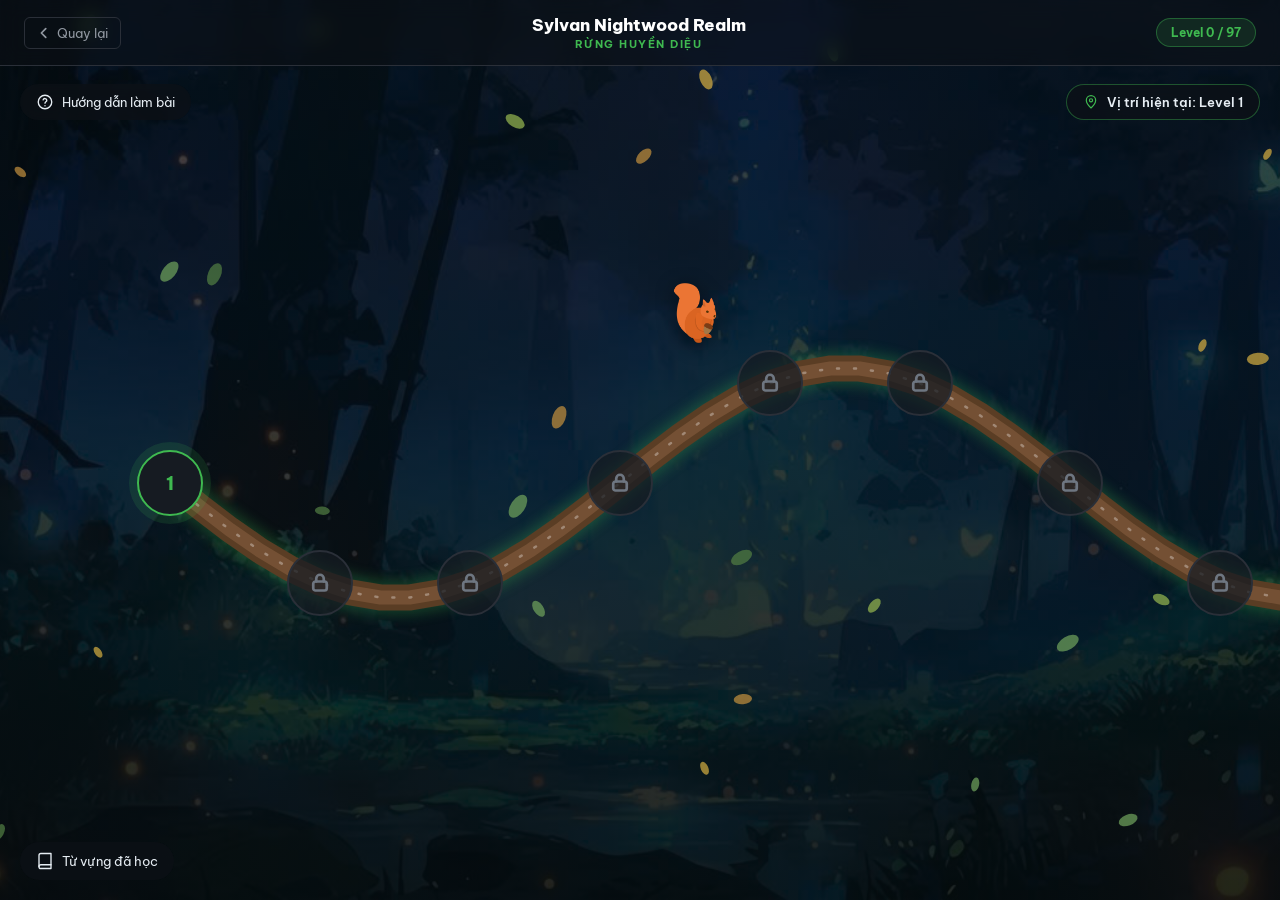
==== world1.html @ 3a34d561 "minor UI changes Co-Authored-By: Claude Sonnet 5.5 <noreply@anthropic.com>" ====
<!DOCTYPE html>
<html lang="vi">
<head>
  <meta charset="UTF-8">
  <meta name="viewport" content="width=device-width, initial-scale=1.0">
  <title>Sylvan Nightwood Realm - IOC</title>
  <link rel="preconnect" href="https://fonts.googleapis.com">
  <link rel="preconnect" href="https://fonts.gstatic.com" crossorigin>
  <link rel="stylesheet" href="https://fonts.googleapis.com/css2?family=Be+Vietnam+Pro:wght@400;500;600;700&display=swap">
  <link rel="stylesheet" href="css/style.css?v=20261016a">
  <link rel="stylesheet" href="css/world-map.css?v=20261017a">
  <link rel="stylesheet" href="css/chatbot.css?v=20261018a">
  <script src="js/features/theme.js?v=20261016a"></script>
</head>
<body>
  <div id="world-map-root"></div>

  <script src="js/features/playtime.js?v=20261016a"></script>
  <script src="js/features/course-progress.js?v=20261016a"></script>
  <script src="js/features/question-history.js?v=20261016a"></script>
  <script src="js/features/auth.js?v=20261016a"></script>
  <script src="js/features/world-map.js?v=20261016a"></script>
  <script src="js/features/gesture.js?v=20261018a"></script>
  <script src="js/features/chatbot.js?v=20261018a"></script>
  <script src="js/features/dictionary.js?v=20261017b"></script>
  <script src="js/features/world1particles.js?v=20261016a"></script>
  <script src="js/features/vocab-list.js?v=20261016a"></script>
  <script src="js/features/grading-guide.js?v=20261016a"></script>
  <script src="js/pages/world1.js?v=20261016a"></script>
  <script src="js/features/bg-music.js?v=20261016a"></script>
  <script src="js/features/sound-effects.js?v=20261016a"></script>
</body>
</html>
---- css/style.css ----
:root {
  --bg: #0d1117;
  --bg-card: #161b22;
  --bg-raised: #1c2129;
  --border: #2a2f38;
  --border-soft: rgba(255, 255, 255, 0.06);
  --text: #e6edf3;
  --text-dim: #9198a1;
  --text-faint: #6e7681;
  --accent: #2f81f7;
  --accent-soft-bg: rgba(47, 129, 247, 0.12);
  --accent-soft-border: rgba(47, 129, 247, 0.35);

  --accent-purple: #a371f7;
  --accent-purple-soft-bg: rgba(163, 113, 247, 0.14);
  --accent-purple-soft-border: rgba(163, 113, 247, 0.4);

  --accent-amber: #e3b341;
  --accent-amber-soft-bg: rgba(227, 179, 65, 0.14);
  --accent-amber-soft-border: rgba(227, 179, 65, 0.4);

  --accent-teal: #39c5cf;

  --accent-green: #3fb950;
  --accent-green-soft-bg: rgba(63, 185, 80, 0.14);
  --accent-green-soft-border: rgba(63, 185, 80, 0.4);

  --overlay-soft: rgba(255, 255, 255, 0.04);
  --overlay-strong: rgba(255, 255, 255, 0.08);
  --card-bg: rgba(22, 27, 34, 0.32);
  --card-bg-strong: rgba(22, 27, 34, 0.85);

  /* Thanh điều hướng: dải màu mờ cùng tông nền (thiên hà ở tối, bầu trời ở sáng). */
  --bar-gradient-v: linear-gradient(180deg, rgba(48, 56, 130, 0.38), rgba(88, 52, 130, 0.26));
  --bar-gradient-h: linear-gradient(90deg, rgba(48, 56, 130, 0.34), rgba(88, 52, 130, 0.22));

  /* ==== Design tokens (khung điều hướng + trang redesign) ====
     Đặt tên mới, trỏ lại giá trị màu đã có sẵn ở trên - để không phải đổi
     tên biến cũ (sẽ vỡ world-map.css/chatbot.css vốn tham chiếu trực tiếp
     --bg-card/--text-dim/...). Trang/khung mới dùng tên bên dưới; trang cũ
     chưa đổi vẫn dùng tên cũ, cả 2 cùng trỏ 1 giá trị nên không lệch màu. */
  --surface-1: var(--bg-card);
  --surface-2: var(--bg-raised);
  --border-strong: #3a4354;
  --text-1: var(--text);
  --text-2: var(--text-dim);
  --text-3: var(--text-faint);
  --accent-soft: var(--accent-soft-bg);

  /* Trạng thái IoC - dùng riêng cho kết quả Ảo tưởng/Tự ti/Cân bằng, tách
     khỏi --accent-* (vốn chỉ để phân biệt các ô trang trí, không mang nghĩa
     trạng thái). */
  --illusion: #f59e0b;
  --illusion-soft: rgba(245, 158, 11, 0.14);
  --under: #60a5fa;
  --under-soft: rgba(96, 165, 250, 0.14);
  --balanced: #22c55e;
  --balanced-soft: rgba(34, 197, 94, 0.14);
  --danger: #ef4444;

  --sp-1: 4px; --sp-2: 8px; --sp-3: 12px; --sp-4: 16px;
  --sp-5: 24px; --sp-6: 32px; --sp-7: 48px;
  --r-sm: 8px; --r-md: 12px; --r-lg: 16px;

  --sidebar-w: 240px;
  --sidebar-w-collapsed: 72px;
  --topbar-h: 56px;
  --bottomnav-h: 64px;
  --content-max: 1200px;

  --ease: cubic-bezier(.2, .8, .2, 1);
  --dur: 200ms;

  --font-ui: 'Be Vietnam Pro', system-ui, -apple-system, 'Segoe UI', sans-serif;
}

/* Chế độ sáng - đổi lại đúng các biến màu gốc, mọi component dùng var(--...)
   tự đổi theo mà không cần sửa từng chỗ. Vài hiệu ứng glow/blur viết tay bằng
   rgba() cố định (không qua biến) vẫn tối như cũ - để tinh chỉnh dần sau. */
:root[data-theme="light"] {
  --bg: #f4f6f9;
  --bg-card: #ffffff;
  --bg-raised: #eef1f6;
  --border: #d7dce3;
  --border-soft: rgba(0, 0, 0, 0.06);
  --text: #1b2129;
  --text-dim: #3f4856;
  --text-faint: #5b6471;

  --overlay-soft: rgba(0, 0, 0, 0.03);
  --overlay-strong: rgba(0, 0, 0, 0.06);
  --card-bg: rgba(255, 255, 255, 0.72);
  --card-bg-strong: rgba(255, 255, 255, 0.9);

  --bar-gradient-v: linear-gradient(180deg, rgba(150, 200, 250, 0.5), rgba(250, 215, 190, 0.42));
  --bar-gradient-h: linear-gradient(90deg, rgba(150, 200, 250, 0.45), rgba(250, 215, 190, 0.35));

  --border-strong: #c3cad4;
}

* {
  box-sizing: border-box;
  margin: 0;
  padding: 0;
  font-family: var(--font-ui);
}

/* Thuộc tính hidden phải thắng mọi display:flex/grid đặt theo class (menu
   avatar, modal xoá tài khoản, nhóm cài đặt...). */
[hidden] { display: none !important; }


body {
  background-color: var(--bg);
  color: var(--text);
  min-height: 100vh;
  background-attachment: fixed;
  overflow-x: hidden;
  position: relative;
}

/* Light mode = bầu trời buổi sáng (xanh nhạt -> hồng cam nhẹ ở chân trời) -
   tương phản với dark mode (bầu trời đêm, nền tối trơn) - mây trong
   particles.js vẽ màu trắng nên cần nền có sắc để nổi lên, không bị chìm. */
:root[data-theme="light"] body {
  background: linear-gradient(180deg, #bfe0ff 0%, #d9ecff 30%, #f2e9dd 68%, #fbe4cf 100%);
}

/* Dải sao trôi nhẹ, nằm dưới cùng, không ảnh hưởng tương tác */
#particles-canvas {
  position: fixed;
  top: 0;
  left: 0;
  width: 100vw;
  height: 100vh;
  z-index: 0;
  pointer-events: none;
}

.app-container {
  position: relative;
  z-index: 1;
}

/* ==== Khung điều hướng mới: sidebar + topbar + thanh đáy mobile ====
   Thay cho .navbar/.brand/.nav-links cũ (header 2 hàng + 4 tab to). */

.app-shell {
  position: relative;
  z-index: 1;
  display: flex;
  min-height: 100vh;
}

.sidebar {
  position: fixed;
  left: 0;
  top: 0;
  height: 100vh;
  width: var(--sidebar-w);
  background: var(--bar-gradient-v);
  backdrop-filter: blur(14px);
  -webkit-backdrop-filter: blur(14px);
  border-right: 1px solid var(--border);
  display: flex;
  flex-direction: column;
  padding: var(--sp-3);
  gap: var(--sp-2);
  z-index: 20;
  transition: width var(--dur) var(--ease);
  overflow: hidden;
}

.app-shell.sidebar-collapsed .sidebar {
  width: var(--sidebar-w-collapsed);
}

.sidebar-top {
  flex: none;
  height: var(--topbar-h);
  display: flex;
  align-items: center;
  gap: var(--sp-2);
  padding: 0 var(--sp-1);
}

.sidebar-logo {
  display: flex;
  align-items: center;
  gap: var(--sp-2);
  min-width: 0;
  overflow: hidden;
}

.sidebar-logo-img {
  width: 28px;
  height: 28px;
  border-radius: 50%;
  object-fit: cover;
  flex: none;
  border: 2px solid var(--accent);
}

.sidebar-logo-text {
  font-weight: 700;
  font-size: 1rem;
  letter-spacing: 0.5px;
  color: var(--text-1);
  white-space: nowrap;
}

.sidebar-toggle-btn {
  margin-left: auto;
  flex: none;
  width: 32px;
  height: 32px;
  display: flex;
  align-items: center;
  justify-content: center;
  border: 1px solid var(--border);
  border-radius: var(--r-sm);
  background: transparent;
  color: var(--text-2);
  cursor: pointer;
  transition: background-color var(--dur) var(--ease), color var(--dur) var(--ease);
}

.sidebar-toggle-btn:hover { background: var(--surface-2); color: var(--text-1); }

.sidebar-nav {
  display: flex;
  flex-direction: column;
  gap: 2px;
}

.sidebar-spacer { flex: 1; }

.sidebar-nav-secondary {
  border-top: 1px solid var(--border);
  padding-top: var(--sp-2);
}

.sidebar-nav-item {
  position: relative;
  height: 40px;
  flex: none;
  display: flex;
  align-items: center;
  gap: 12px;
  padding: 0 12px;
  border: none;
  border-radius: var(--r-sm);
  background: transparent;
  color: var(--text-2);
  font-size: 0.875rem;
  font-weight: 500;
  cursor: pointer;
  white-space: nowrap;
  overflow: hidden;
  transition: background-color var(--dur) var(--ease), color var(--dur) var(--ease);
}

.sidebar-nav-icon { flex: none; display: flex; }

.sidebar-nav-label {
  overflow: hidden;
  text-overflow: ellipsis;
  transition: opacity var(--dur) var(--ease);
}

.app-shell.sidebar-collapsed .sidebar-nav-label { opacity: 0; width: 0; }

.sidebar-nav-item:hover { background: var(--surface-2); color: var(--text-1); }

.sidebar-nav-item:focus-visible {
  outline: 2px solid var(--accent);
  outline-offset: 2px;
}

.sidebar-nav-item.active {
  background: var(--accent-soft);
  color: var(--accent);
}

.sidebar-nav-item.active::before {
  content: "";
  position: absolute;
  left: -12px;
  top: 6px;
  bottom: 6px;
  width: 3px;
  border-radius: 0 3px 3px 0;
  background: var(--accent);
}

/* Tooltip tên mục khi sidebar đang thu gọn (rê chuột vào icon). */
.app-shell.sidebar-collapsed .sidebar-nav-item {
  position: relative;
}
.app-shell.sidebar-collapsed .sidebar-nav-item:hover::after {
  content: attr(title);
  position: absolute;
  left: calc(100% + 10px);
  top: 50%;
  transform: translateY(-50%);
  background: var(--surface-2);
  color: var(--text-1);
  border: 1px solid var(--border);
  border-radius: var(--r-sm);
  padding: 4px 10px;
  font-size: 0.78rem;
  white-space: nowrap;
  z-index: 30;
  pointer-events: none;
}

.sidebar-overlay {
  display: none;
  position: fixed;
  inset: 0;
  background: rgba(4, 6, 10, 0.6);
  z-index: 19;
}

/* ==== Topbar ==== */
.app-main {
  flex: 1;
  min-width: 0;
  margin-left: var(--sidebar-w);
  display: flex;
  flex-direction: column;
  transition: margin-left var(--dur) var(--ease);
}

.app-shell.sidebar-collapsed .app-main { margin-left: var(--sidebar-w-collapsed); }

.topbar {
  position: sticky;
  top: 0;
  z-index: 15;
  height: var(--topbar-h);
  flex: none;
  display: flex;
  align-items: center;
  gap: var(--sp-4);
  padding: 0 var(--sp-5);
  background: var(--bar-gradient-h);
  backdrop-filter: blur(14px);
  -webkit-backdrop-filter: blur(14px);
  border-bottom: 1px solid var(--border);
}

.topbar-title {
  font-size: 1rem;
  font-weight: 600;
  color: var(--text-1);
  white-space: nowrap;
  overflow: hidden;
  text-overflow: ellipsis;
  min-width: 0;
}

.topbar-right > * { flex: none; }
.key-topup-btn { white-space: nowrap; }

@media (max-width: 767px) {
  .topbar { padding: 0 var(--sp-4); gap: var(--sp-2); }
  .topbar-right { gap: var(--sp-2); }
  .key-balance-pill { padding: 0 8px; }
  .key-topup-btn { padding: 0 10px; }
}

.topbar-right {
  margin-left: auto;
  display: flex;
  align-items: center;
  gap: var(--sp-3);
}

.key-balance-pill {
  display: flex;
  align-items: center;
  gap: 8px;
  height: 36px;
  background: transparent;
  border: 1px solid var(--border);
  border-radius: var(--r-sm);
  padding: 0 12px;
}

.key-balance-value {
  font-weight: 600;
  font-size: 0.9rem;
  color: var(--text-1);
  min-width: 36px;
  text-align: right;
}

.key-balance-icon {
  width: 18px;
  height: 18px;
  display: flex;
  align-items: center;
  justify-content: center;
  flex-shrink: 0;
}

.key-balance-icon img {
  width: 100%;
  height: 100%;
  object-fit: contain;
}

.key-topup-btn {
  height: 36px;
  padding: 0 14px;
  border-radius: var(--r-sm);
  border: 1px solid var(--accent-soft-border);
  background: var(--accent-soft);
  color: var(--accent);
  font-size: 0.85rem;
  font-weight: 600;
  cursor: pointer;
  transition: background-color var(--dur) var(--ease);
}

.key-topup-btn:hover { background: var(--accent); color: #fff; }

.topbar-avatar-wrap { position: relative; }

.topbar-avatar-btn {
  width: 36px;
  height: 36px;
  border-radius: 50%;
  border: none;
  padding: 0;
  cursor: pointer;
  overflow: hidden;
  background: var(--surface-2);
}

.topbar-avatar-img { width: 100%; height: 100%; object-fit: cover; display: block; }

.topbar-avatar-menu {
  position: absolute;
  right: 0;
  top: calc(100% + 8px);
  width: 180px;
  background: var(--surface-1);
  border: 1px solid var(--border);
  border-radius: var(--r-md);
  box-shadow: 0 12px 30px rgba(0, 0, 0, 0.35);
  padding: 6px;
  display: flex;
  flex-direction: column;
  gap: 2px;
  z-index: 25;
}

.topbar-avatar-menu-item {
  display: flex;
  align-items: center;
  gap: 10px;
  height: 36px;
  padding: 0 10px;
  border: none;
  border-radius: var(--r-sm);
  background: transparent;
  color: var(--text-2);
  font-size: 0.85rem;
  cursor: pointer;
  text-align: left;
}

.topbar-avatar-menu-item:hover { background: var(--surface-2); color: var(--text-1); }

/* ==== Footer disclaimer nhỏ, cuối mọi trang trong app-shell ==== */
.app-footer {
  flex: none;
  text-align: center;
  padding: var(--sp-4) var(--sp-5) var(--sp-6);
  font-size: 12px;
  color: var(--text-3);
}

/* ==== Thanh điều hướng đáy (điện thoại, <768px) ==== */
.bottom-nav {
  display: none;
  position: fixed;
  left: 0;
  right: 0;
  bottom: 0;
  height: calc(var(--bottomnav-h) + env(safe-area-inset-bottom));
  padding-bottom: env(safe-area-inset-bottom);
  background: var(--bar-gradient-h);
  backdrop-filter: blur(14px);
  -webkit-backdrop-filter: blur(14px);
  border-top: 1px solid var(--border);
  z-index: 20;
  justify-content: space-around;
  align-items: stretch;
}

.bottom-nav-item {
  flex: 1;
  display: flex;
  flex-direction: column;
  align-items: center;
  justify-content: center;
  gap: 2px;
  min-width: 44px;
  border: none;
  background: transparent;
  color: var(--text-2);
  cursor: pointer;
}

.bottom-nav-item.active { color: var(--accent); }
.bottom-nav-label { font-size: 11px; font-weight: 500; }

/* ==== Responsive: 4 mốc theo mục 3.3 của yêu cầu ==== */
/* >=1280: sidebar mặc định mở rộng (đã xử lý ở JS/localStorage, CSS không
   cần ép) */

/* 1024-1279: không ép mặc định thu gọn qua CSS vì JS đã đọc localStorage
   trước khi vẽ (initSidebar) - chỉ còn vài trang sau mốc 768 cần CSS. */

@media (max-width: 1023px) {
  .sidebar { position: fixed; transform: translateX(0); }
  .app-shell:not(.sidebar-mobile-open) .sidebar { width: var(--sidebar-w-collapsed); }
  .app-shell:not(.sidebar-mobile-open) .sidebar-nav-label { opacity: 0; width: 0; }
  .app-shell:not(.sidebar-mobile-open) .app-main { margin-left: var(--sidebar-w-collapsed); }

  .app-shell.sidebar-mobile-open .sidebar {
    width: var(--sidebar-w);
    box-shadow: 0 0 0 100vmax rgba(0, 0, 0, 0);
  }
  .app-shell.sidebar-mobile-open .sidebar-nav-label { opacity: 1; width: auto; }
  .app-shell.sidebar-mobile-open .sidebar-overlay { display: block; }
}

@media (max-width: 767px) {
  .sidebar { display: none; }
  .app-shell.sidebar-mobile-open .sidebar { display: flex; width: min(78vw, 280px); }
  .app-shell.sidebar-mobile-open .sidebar-nav-label { opacity: 1; width: auto; }
  .app-shell.sidebar-mobile-open .sidebar-overlay { display: block; }
  .app-main { margin-left: 0 !important; }

  .bottom-nav { display: flex; }
  .content-area { padding-bottom: calc(var(--bottomnav-h) + env(safe-area-inset-bottom) + var(--sp-4)); }
  .app-footer { display: none; }

  .topbar-right .key-topup-btn span { display: none; }
}

/* ==== Key Shop (modal mở từ nút "+") - hiện chỉ là giao diện tĩnh, chưa nối
   cổng thanh toán thật (xem initKeyShopWidget() ở main.js). ==== */
.key-shop-overlay {
  display: none;
  position: fixed;
  inset: 0;
  z-index: 100;
  align-items: center;
  justify-content: center;
  padding: 24px;
  background: rgba(4, 6, 10, 0.88);
}

.key-shop-overlay.open {
  display: flex;
}

.key-shop-panel {
  width: min(560px, 100%);
  max-height: min(720px, 100%);
  display: flex;
  flex-direction: column;
  background: var(--bg-card);
  border: 1px solid var(--border);
  border-top: 3px solid var(--accent);
  border-radius: 12px;
  box-shadow: 0 24px 60px rgba(0, 0, 0, 0.5);
  overflow: hidden;
}

.key-shop-header {
  flex: none;
  display: flex;
  align-items: center;
  justify-content: space-between;
  padding: 16px 20px;
  border-bottom: 1px solid var(--border);
}

.key-shop-title {
  font-weight: 700;
  font-size: 1rem;
  color: var(--text);
}

.key-shop-close {
  background: none;
  border: none;
  color: var(--text-faint);
  font-size: 1.1rem;
  line-height: 1;
  cursor: pointer;
  padding: 6px 9px;
  border-radius: 6px;
  transition: color 0.15s ease, background-color 0.15s ease;
}

.key-shop-close:hover {
  color: var(--text);
  background: rgba(255, 255, 255, 0.06);
}

.key-shop-body {
  flex: 1;
  overflow-y: auto;
  padding: 20px;
}

.key-shop-notice {
  font-size: 0.82rem;
  color: var(--text-dim);
  margin: 0 0 16px;
}

.key-shop-packages {
  display: flex;
  flex-direction: column;
  gap: 10px;
}

.key-shop-package {
  display: flex;
  align-items: center;
  gap: 14px;
  background: var(--bg);
  border: 1px solid var(--border);
  border-radius: 10px;
  padding: 10px 14px;
}

.key-shop-package-amount {
  flex-shrink: 0;
  background: var(--bg-card);
  border: 1px solid var(--accent-soft-border, var(--border));
  color: var(--accent);
  font-weight: 700;
  font-size: 0.85rem;
  border-radius: 999px;
  padding: 6px 14px;
}

.key-shop-package-icon {
  width: 24px;
  height: 24px;
  flex-shrink: 0;
  display: flex;
  align-items: center;
  justify-content: center;
}

.key-shop-package-icon img {
  width: 100%;
  height: 100%;
  object-fit: contain;
}

.key-shop-package-price {
  color: var(--text-dim);
  font-size: 0.85rem;
  margin-left: auto;
}

.key-shop-pay-btn {
  flex-shrink: 0;
  background: var(--accent-soft-bg, var(--bg-card));
  border: 1px solid var(--accent-soft-border, var(--border));
  color: var(--accent);
  font-weight: 600;
  font-size: 0.82rem;
  border-radius: 8px;
  padding: 8px 16px;
  cursor: pointer;
  transition: background-color 0.15s ease, color 0.15s ease;
}

.key-shop-pay-btn:hover {
  background: var(--accent);
  color: #fff;
}

.key-shop-purchase-count {
  display: flex;
  align-items: center;
  justify-content: space-between;
  margin-top: 16px;
  padding-top: 14px;
  border-top: 1px solid var(--border);
  font-size: 0.82rem;
  color: var(--text-dim);
}

.key-shop-purchase-count-value {
  font-weight: 700;
  color: var(--text);
}

/* View "đang chờ thanh toán" (QR) - thay thế view danh sách gói, xem
   initKeyShopWidget() ở js/core/main.js */
.key-shop-qr-wrap {
  display: flex;
  justify-content: center;
  margin-bottom: 16px;
}

.key-shop-qr-img {
  width: 220px;
  height: 220px;
  border-radius: 10px;
  border: 1px solid var(--border);
  background: #fff;
  object-fit: contain;
}

.key-shop-qr-fallback {
  width: 220px;
  border-radius: 10px;
  border: 1px dashed var(--border);
  padding: 16px;
  font-size: 0.8rem;
  color: var(--text-dim);
  line-height: 1.6;
  text-align: left;
}

.key-shop-payment-info {
  display: flex;
  flex-direction: column;
  gap: 8px;
  margin-bottom: 14px;
}

.key-shop-payment-row {
  display: flex;
  align-items: center;
  justify-content: space-between;
  font-size: 0.85rem;
  color: var(--text-dim);
}

.key-shop-payment-row span:last-child {
  font-weight: 700;
  color: var(--text);
  font-family: monospace;
}

.key-shop-payment-timer {
  color: #f87171 !important;
}

.key-shop-payment-hint {
  font-size: 0.75rem;
  color: var(--text-faint);
  text-align: center;
  margin-bottom: 10px;
  line-height: 1.4;
}

.key-shop-payment-status {
  text-align: center;
  font-size: 0.85rem;
  color: var(--accent);
  margin-bottom: 16px;
}

.key-shop-cancel-btn {
  display: block;
  width: 100%;
  background: rgba(255, 255, 255, 0.04);
  border: 1px solid var(--border);
  color: var(--text-dim);
  font-weight: 600;
  font-size: 0.85rem;
  border-radius: 8px;
  padding: 10px;
  cursor: pointer;
  transition: background-color 0.15s ease, color 0.15s ease;
}

.key-shop-cancel-btn:hover {
  background: rgba(255, 255, 255, 0.08);
  color: var(--text);
}

/* Vùng nội dung: căn giữa, padding theo độ rộng (mục 4 của spec redesign). */
.content-area {
  width: 100%;
  max-width: var(--content-max);
  margin: 0 auto;
  padding: var(--sp-5) var(--sp-6) var(--sp-6);
}

@media (max-width: 1023px) {
  .content-area { padding: var(--sp-5) var(--sp-5) var(--sp-6); }
}

@media (max-width: 767px) {
  .content-area { padding: var(--sp-4) var(--sp-4) var(--sp-6); }
  /* Nút chat/feedback nổi dời lên trên thanh điều hướng đáy, không che nhau.
     Tiền tố body để thắng rule gốc .feedback-fab khai báo phía dưới file. */
  body .feedback-fab { bottom: calc(var(--bottomnav-h) + env(safe-area-inset-bottom) + 16px); }
  body .feedback-panel { bottom: calc(var(--bottomnav-h) + env(safe-area-inset-bottom) + 80px); }
  .home-tip-strip { display: grid; grid-template-columns: auto 1fr; }
  .home-tip-strip .badge { grid-column: 2; justify-self: start; }
}

/* ==== Trang chủ: bento 5 ô (mục 5.1 yêu cầu redesign) ====
   Máy tính: lưới 12 cột. A=8 B=4 C=6 D=6 E=12. Tablet: lưới 6 cột, mỗi ô 6
   (trừ A/B vẫn 6+6 vì tablet chỉ có 6 cột). Điện thoại: 1 cột, thứ tự A-E
   theo đúng thứ tự trong DOM nên không cần "order" riêng. */
.home-bento {
  display: grid;
  grid-template-columns: repeat(12, minmax(0, 1fr));
  gap: var(--sp-5);
}
.home-cell-a { grid-column: span 8; }
.home-cell-b { grid-column: span 4; }
.home-cell-c { grid-column: span 6; }
.home-cell-d { grid-column: span 6; }
.home-cell-e { grid-column: span 12; }
.home-cell-a, .home-cell-b, .home-cell-c, .home-cell-d, .home-cell-e { display: flex; }
.home-cell > .card { flex: 1; }

@media (max-width: 1023px) {
  .home-bento { grid-template-columns: repeat(6, minmax(0, 1fr)); gap: var(--sp-4); }
  .home-cell-a, .home-cell-b, .home-cell-c, .home-cell-d, .home-cell-e { grid-column: span 6; }
}
.home-cell-a, .home-cell-b, .home-cell-c, .home-cell-d, .home-cell-e { min-width: 0; }
.home-cell-a > .card, .home-cell-b > .card, .home-cell-c > .card, .home-cell-d > .card, .home-cell-e > .card { flex: 1; min-width: 0; }

@media (max-width: 767px) {
  .home-bento { grid-template-columns: minmax(0, 1fr); }
  .home-cell-a, .home-cell-b, .home-cell-c, .home-cell-d, .home-cell-e { grid-column: span 1; }
}

/* A. Tiếp tục học */
.home-continue-card {
  width: 100%;
  min-height: 200px;
  display: flex;
  flex-direction: column;
  justify-content: space-between;
  border-top-color: var(--accent);
}
.home-greeting { font-size: 12px; color: var(--text-2); margin-bottom: var(--sp-2); }
.home-continue-body { display: flex; align-items: flex-end; justify-content: space-between; gap: var(--sp-4); flex: 1; }
.home-continue-info { min-width: 0; }
.home-continue-world { font-size: 1.1rem; font-weight: 700; color: var(--text-1); }
.home-continue-level { font-size: 0.85rem; color: var(--text-2); margin-top: 2px; }
.home-continue-topic { color: var(--text-2); }
.home-continue-progress-row { display: flex; align-items: center; gap: var(--sp-3); margin: var(--sp-3) 0; max-width: 320px; }
.home-continue-bar { flex: 1; height: 8px; border-radius: 999px; background: var(--overlay-strong); overflow: hidden; }
.home-continue-bar-fill { height: 100%; border-radius: 999px; background: var(--accent); }
.home-continue-progress-text { font-size: 0.75rem; color: var(--text-2); white-space: nowrap; }
.home-continue-btn { height: 44px; padding: 0 22px; }
.home-continue-mascot {
  width: 150px;
  height: auto;
  flex: none;
  cursor: pointer;
  user-select: none;
  transform-origin: 50% 90%;
  animation: bear-idle 3.2s ease-in-out infinite;
  filter: drop-shadow(0 6px 10px rgba(0, 0, 0, 0.25));
  transition: transform 0.2s ease;
}
.home-continue-mascot:hover { animation: bear-wave 0.9s ease-in-out infinite; }
.home-continue-mascot.is-jumping { animation: bear-jump 0.6s cubic-bezier(.3,.7,.4,1); }

@keyframes bear-idle {
  0%, 100% { transform: translateY(0) rotate(0deg); }
  50% { transform: translateY(-6px) rotate(-2deg); }
}
@keyframes bear-wave {
  0%, 100% { transform: rotate(-4deg) scale(1.04); }
  50% { transform: rotate(5deg) scale(1.04); }
}
@keyframes bear-jump {
  0% { transform: translateY(0) scale(1, 1); }
  25% { transform: translateY(0) scale(1.08, 0.9); }
  55% { transform: translateY(-34px) scale(0.95, 1.08); }
  100% { transform: translateY(0) scale(1, 1); }
}
@media (max-width: 767px) {
  .home-continue-mascot { display: none; }
  .home-continue-body { flex-direction: column; align-items: stretch; }
}

/* C. Kết quả gần đây */
.home-recent-card { display: flex; flex-direction: column; gap: var(--sp-2); width: 100%; }
.home-recent-list { display: flex; flex-direction: column; gap: 8px; flex: 1; }
.home-recent-row {
  display: grid;
  grid-template-columns: 1fr auto auto auto;
  align-items: center;
  gap: var(--sp-3);
  padding: 8px 0;
  border-bottom: 1px solid var(--border);
  font-size: 0.85rem;
}
.home-recent-row:last-child { border-bottom: none; }
.home-recent-level { color: var(--text-1); font-weight: 500; }
.home-recent-overall { font-weight: 700; color: var(--text-1); }
.home-recent-gap { color: var(--text-2); font-size: 0.78rem; }
.home-recent-status { font-size: 0.72rem; font-weight: 700; padding: 3px 9px; border-radius: 999px; white-space: nowrap; }
.home-recent-status--illusion { background: var(--illusion-soft); color: var(--illusion); }
.home-recent-status--under { background: var(--under-soft); color: var(--under); }
.home-recent-status--balanced { background: var(--balanced-soft); color: var(--balanced); }
.home-card-link {
  align-self: flex-end;
  margin-top: var(--sp-2);
  background: none;
  border: none;
  color: var(--accent);
  font-size: 0.82rem;
  font-weight: 600;
  cursor: pointer;
  padding: 4px;
}

/* D. Từ cần ôn */
.home-review-card { display: flex; flex-direction: column; width: 100%; }
.home-review-list { display: flex; flex-direction: column; gap: 10px; }
.home-review-word {
  display: flex;
  align-items: baseline;
  gap: 10px;
  padding: 8px 0;
  border-bottom: 1px solid var(--border);
  font-size: 0.85rem;
}
.home-review-word:last-child { border-bottom: none; }
.home-review-word strong { color: var(--text-1); }
.home-review-word-wrong { color: var(--text-3); font-size: 0.78rem; }

/* E. Mẹo hôm nay */
.home-tip-strip {
  width: 100%;
  display: flex;
  align-items: center;
  gap: var(--sp-3);
  min-height: 56px;
  padding: var(--sp-3) var(--sp-4);
}
.home-tip-icon { flex: none; color: var(--illusion); display: flex; }
.home-tip-text { flex: 1; font-size: 0.88rem; color: var(--text-1); }

/* B. Chỉ số IoC - ví dụ mờ khi chưa có dữ liệu */
.home-iocindex-example { opacity: 0.55; filter: grayscale(0.3); }
.home-iocindex-example .badge {
  display: inline-block;
  margin-bottom: 10px;
  background: var(--accent-soft);
  border-color: var(--accent-soft-border);
  color: var(--accent);
}

.card {
  background: var(--card-bg);
  border: 1px solid var(--border);
  border-top: 3px solid var(--border);
  border-radius: 8px;
  padding: 20px;
  backdrop-filter: blur(18px) saturate(1.2);
  -webkit-backdrop-filter: blur(18px) saturate(1.2);
  transition: transform 0.18s ease, box-shadow 0.18s ease, border-color 0.18s ease;
}

.card:hover {
  transform: translateY(-3px);
  box-shadow: 0 10px 26px rgba(0, 0, 0, 0.4);
}

.dev-card, .about-card { border-top-color: var(--accent-green); }
.ioc-index-card { border-top-color: #f87171; }

.card-header {
  display: flex;
  justify-content: space-between;
  align-items: center;
  margin-bottom: 14px;
}

.card-title {
  font-weight: 700;
  letter-spacing: 0.5px;
  font-size: 0.85rem;
  color: var(--text-dim);
}

.badge {
  font-size: 0.7rem;
  background: var(--overlay-soft);
  border: 1px solid var(--border);
  color: var(--text-dim);
  padding: 3px 8px;
  border-radius: 5px;
}

.mascot-shell {
  fill: var(--bg-raised);
  stroke: var(--border);
  stroke-width: 2;
}

.mascot-mouth {
  fill: none;
  stroke: var(--border);
  stroke-width: 2.5;
  stroke-linecap: round;
}

.mascot-eye {
  fill: var(--accent);
  transform-origin: center;
  animation: mascot-blink 4.5s ease-in-out infinite;
}

.mascot-eye-wink {
  fill: none;
  stroke: var(--accent);
  stroke-width: 2.5;
  stroke-linecap: round;
}

@keyframes mascot-float {
  0%, 100% { transform: translateY(0); }
  50% { transform: translateY(-5px); }
}

@keyframes mascot-blink {
  0%, 92%, 100% { transform: scaleY(1); }
  96% { transform: scaleY(0.15); }
}

#user-name-display {
  outline: none;
  border-bottom: 1px dashed transparent;
  cursor: text;
  transition: border-color 0.2s ease;
}

#user-name-display:hover,
#user-name-display:focus {
  border-bottom: 1px dashed var(--text-faint);
}

.edit-name-btn {
  background: none;
  border: none;
  border-radius: 6px;
  padding: 5px;
  line-height: 1;
  cursor: pointer;
  color: var(--text-faint);
  display: inline-flex;
  align-items: center;
  transition: color 0.2s ease, background-color 0.2s ease, transform 0.12s ease;
}

.edit-name-btn:hover {
  color: var(--text-dim);
  background: var(--overlay-strong);
}

.edit-name-btn:active {
  transform: scale(0.88);
}

.edit-name-btn svg {
  width: 15px;
  height: 15px;
}

.founder-row {
  display: flex;
  justify-content: space-between;
  gap: 10px;
  margin-bottom: 18px;
}

.founder-member {
  flex: 1;
  display: flex;
  flex-direction: column;
  align-items: center;
  text-align: center;
  min-width: 0;
}

.founder-avatar {
  width: 52px;
  height: 52px;
  border-radius: 50%;
  border: 2px solid var(--accent-green-soft-border);
  object-fit: cover;
  background: var(--bg-card);
  margin-bottom: 8px;
}

.founder-role {
  font-size: 0.68rem;
  color: var(--text-faint);
  letter-spacing: 0.3px;
}

.founder-name {
  font-size: 0.82rem;
  font-weight: 700;
  color: var(--text);
  overflow: hidden;
  text-overflow: ellipsis;
  white-space: nowrap;
  max-width: 100%;
}

.dev-divider {
  height: 1px;
  background: var(--border-soft);
  margin-bottom: 16px;
}

.dev-quote {
  font-size: 0.8rem;
  color: var(--text-dim);
  line-height: 1.5;
  border-left: none;
  padding: 0;
}

.dev-quote footer {
  margin-top: 8px;
  font-size: 0.7rem;
  color: var(--text-faint);
}

.motto {
  color: var(--text-dim);
  margin-left: 5px;
}

/* Mô tả ngắn dưới h1 - dùng chung cho mọi trang (mục 4 của spec redesign). */
.page-desc {
  font-size: 0.85rem;
  color: var(--text-2);
  text-align: center;
  margin: 8px auto 28px;
  max-width: 640px;
}

/* ==== Trang Giới thiệu ==== */
.about-page { max-width: 900px; margin: 0 auto; }
.about-card { margin-bottom: var(--sp-5); }
.about-steps {
  display: grid;
  grid-template-columns: repeat(5, 1fr);
  gap: var(--sp-4);
}
@media (max-width: 1023px) {
  .about-steps { grid-template-columns: repeat(3, 1fr); }
}
.about-step {
  padding: var(--sp-4);
  border: 1px solid var(--border);
  border-radius: var(--r-sm);
  background: var(--overlay-soft);
}
.about-step-icon { color: var(--accent); margin-bottom: var(--sp-2); }
.about-step-num { font-size: 0.7rem; color: var(--text-3); letter-spacing: 0.06em; }
.about-step-title { font-size: 0.92rem; font-weight: 600; color: var(--text-1); margin: 2px 0 6px; }
.about-step-desc { font-size: 0.8rem; color: var(--text-2); line-height: 1.5; }
.about-disclaimer { text-align: center; font-size: 12px; color: var(--text-3); margin-top: var(--sp-5); }

@media (max-width: 767px) {
  .about-steps { grid-template-columns: 1fr 1fr; }
}

/* ==== Trang Từ đã học ==== */
.vocab-page { max-width: 900px; margin: 0 auto; }
.vocab-world-grid {
  display: grid;
  grid-template-columns: 1fr 1fr;
  gap: var(--sp-5);
  align-items: start;
}
.vocab-world-card { border-top-color: var(--accent-green); }
.vocab-group-list { display: flex; flex-direction: column; gap: var(--sp-3); max-height: 420px; overflow-y: auto; }
.vocab-group-item { display: flex; gap: var(--sp-3); padding-bottom: var(--sp-3); border-bottom: 1px solid var(--border); }
.vocab-group-item:last-child { border-bottom: none; padding-bottom: 0; }
.vocab-group-level {
  flex: none;
  font-size: 0.72rem;
  font-weight: 700;
  color: var(--accent);
  background: var(--accent-soft);
  border-radius: 999px;
  padding: 2px 9px;
  height: fit-content;
  white-space: nowrap;
}
.vocab-group-body { font-size: 0.85rem; color: var(--text-2); line-height: 1.5; }
.vocab-group-body strong { display: block; color: var(--text-1); margin-bottom: 2px; }

@media (max-width: 767px) {
  .vocab-world-grid { grid-template-columns: 1fr; }
}

.placeholder-page {
  text-align: center;
  padding: 100px 0;
  color: var(--text-faint);
}

/* ==== Trang Analysis ==== */

.analysis-heading {
  font-size: 2rem;
  font-weight: 800;
  text-align: center;
  margin: 8px auto 28px;
  max-width: 1300px;
}

.analysis-grid {
  display: grid;
  grid-template-columns: repeat(12, minmax(0, 1fr));
  gap: var(--sp-5);
  max-width: 1300px;
  margin: 0 auto;
  align-items: stretch;
}

.analysis-iocbig { grid-column: span 12; border-top-color: var(--accent); }
.analysis-span6 { grid-column: span 6; }
.analysis-span4 { grid-column: span 4; }

.analysis-iocbig-top {
  display: grid;
  grid-template-columns: 1fr 1fr;
  gap: var(--sp-5);
  margin-bottom: var(--sp-2);
}
.analysis-iocbig-top .analysis-score-row { margin-bottom: 0; }

.analysis-table-wrap { overflow-x: auto; }
.analysis-level-table { width: 100%; border-collapse: collapse; font-size: 0.82rem; }
.analysis-level-table th {
  text-align: left;
  font-weight: 600;
  color: var(--text-2);
  font-size: 0.72rem;
  padding: 6px 8px;
  border-bottom: 1px solid var(--border);
  white-space: nowrap;
}
.analysis-level-table td {
  padding: 8px;
  border-bottom: 1px solid var(--border);
  color: var(--text-1);
  white-space: nowrap;
}
.analysis-level-table tr:last-child td { border-bottom: none; }

@media (max-width: 1023px) {
  .analysis-iocbig, .analysis-span6, .analysis-span4 { grid-column: span 6; }
  .analysis-grid { grid-template-columns: repeat(6, minmax(0, 1fr)); }
  .analysis-iocbig-top { grid-template-columns: 1fr; gap: var(--sp-2); }
}
@media (max-width: 767px) {
  .analysis-grid { grid-template-columns: 1fr; }
  .analysis-iocbig, .analysis-span6, .analysis-span4 { grid-column: span 1; }
}

.analysis-score-row {
  display: flex;
  align-items: center;
  gap: 12px;
  margin-bottom: 14px;
}

.analysis-score-label {
  width: 110px;
  flex: none;
  font-size: 0.85rem;
  color: var(--text-dim);
}

.analysis-score-bar {
  flex: 1;
  height: 10px;
  background: var(--overlay-strong);
  border-radius: 6px;
  overflow: hidden;
}

.analysis-score-bar-fill {
  height: 100%;
  background: var(--accent);
  border-radius: 6px;
  transition: width 0.4s ease;
}

.analysis-score-value {
  width: 40px;
  flex: none;
  text-align: right;
  font-weight: 700;
  font-size: 0.9rem;
}

.analysis-illusion-row {
  display: flex;
  align-items: center;
  gap: 8px;
  margin-top: 8px;
  padding-top: 14px;
  border-top: 1px solid var(--border);
  font-weight: 600;
  font-size: 0.9rem;
}

.analysis-illusion-row > span:nth-child(2) { white-space: nowrap; }

.analysis-status-dot {
  width: 10px;
  height: 10px;
  border-radius: 50%;
  display: inline-block;
  flex: none;
}

.analysis-status-dot--red {
  background: #f87171;
  box-shadow: 0 0 8px rgba(248, 113, 113, 0.6);
}

.analysis-status-dot--green {
  background: #34d399;
  box-shadow: 0 0 8px rgba(52, 211, 153, 0.6);
}

.analysis-illusion-hint {
  color: var(--text-faint);
  font-size: 0.75rem;
  font-weight: 400;
  margin-left: auto;
}

.analysis-pattern-item,
.analysis-tip-item {
  padding: 12px 0;
  border-bottom: 1px solid var(--border);
  font-size: 0.85rem;
  color: var(--text-dim);
  line-height: 1.5;
}

.analysis-pattern-item:last-child,
.analysis-tip-item:last-child {
  border-bottom: none;
}

.analysis-pattern-title,
.analysis-tip-word {
  font-weight: 700;
  color: var(--text);
  margin-bottom: 4px;
}

.analysis-encouragement {
  font-size: 0.92rem;
  line-height: 1.6;
  color: var(--text);
  font-style: italic;
}

.analysis-empty {
  color: var(--text-faint);
  font-size: 0.85rem;
  padding: 12px 0;
}

@media (max-width: 900px) {
  .analysis-grid {
    grid-template-columns: 1fr;
  }
  #analysis-box-1 {
    grid-column: auto;
  }
}

.feedback-fab {
  position: fixed;
  right: 24px;
  bottom: 24px;
  width: 52px;
  height: 52px;
  border-radius: 50%;
  border: none;
  background: var(--accent);
  color: #fff;
  display: flex;
  align-items: center;
  justify-content: center;
  cursor: pointer;
  z-index: 50;
  box-shadow: 0 4px 16px rgba(0, 0, 0, 0.4), 0 0 0 4px var(--accent-soft-bg);
  transition: transform 0.15s ease, box-shadow 0.15s ease;
}

.feedback-fab svg {
  width: 22px;
  height: 22px;
}

.feedback-fab:hover {
  transform: translateY(-2px);
  box-shadow: 0 6px 20px rgba(0, 0, 0, 0.45), 0 0 0 5px var(--accent-soft-bg);
}

.feedback-fab:active {
  transform: translateY(0) scale(0.94);
}

.feedback-panel {
  display: none;
  flex-direction: column;
  position: fixed;
  right: 24px;
  bottom: 88px;
  width: min(320px, calc(100vw - 48px));
  background: var(--card-bg-strong);
  border: 1px solid var(--border);
  border-top: 3px solid var(--accent);
  border-radius: 10px;
  padding: 16px;
  backdrop-filter: blur(12px);
  -webkit-backdrop-filter: blur(12px);
  box-shadow: 0 12px 32px rgba(0, 0, 0, 0.5);
  z-index: 49;
  opacity: 0;
  transform: translateY(8px);
  pointer-events: none;
  transition: opacity 0.18s ease, transform 0.18s ease;
}

.feedback-panel.open {
  display: flex;
  opacity: 1;
  transform: translateY(0);
  pointer-events: auto;
}

.feedback-panel-header {
  display: flex;
  align-items: center;
  justify-content: space-between;
  margin-bottom: 8px;
}

.feedback-panel-title {
  font-weight: 700;
  font-size: 0.9rem;
  color: var(--text);
}

.feedback-close-btn {
  background: none;
  border: none;
  color: var(--text-faint);
  font-size: 0.9rem;
  cursor: pointer;
  padding: 2px 6px;
  border-radius: 4px;
  transition: color 0.15s ease, background-color 0.15s ease;
}

.feedback-close-btn:hover {
  color: var(--text);
  background: var(--overlay-strong);
}

.feedback-desc {
  font-size: 0.82rem;
  color: var(--text-dim);
  margin-bottom: 14px;
}

.feedback-form {
  display: flex;
  flex-direction: column;
  gap: 10px;
}

.feedback-input,
.feedback-textarea {
  background: var(--overlay-soft);
  border: 1px solid var(--border);
  border-radius: 6px;
  padding: 10px 12px;
  color: var(--text);
  font-size: 0.85rem;
  font-family: inherit;
  resize: vertical;
  transition: border-color 0.15s ease, background-color 0.15s ease;
}

.feedback-input::placeholder,
.feedback-textarea::placeholder {
  color: var(--text-faint);
}

.feedback-input:focus,
.feedback-textarea:focus {
  outline: none;
  border-color: var(--accent-soft-border);
  background: var(--overlay-strong);
}

.feedback-submit-btn {
  align-self: flex-start;
  background: var(--accent-soft-bg);
  border: 1px solid var(--accent-soft-border);
  color: var(--accent);
  padding: 9px 18px;
  border-radius: 6px;
  font-weight: 600;
  font-size: 0.85rem;
  cursor: pointer;
  transition: background-color 0.15s ease, color 0.15s ease,
    transform 0.12s ease, box-shadow 0.15s ease;
}

.feedback-submit-btn:hover {
  background: var(--accent);
  color: #fff;
  box-shadow: 0 4px 14px rgba(0, 0, 0, 0.35);
}

.feedback-submit-btn:active {
  transform: scale(0.97);
}

.feedback-status {
  margin-top: 8px;
  font-size: 0.78rem;
  text-align: center;
}

.feedback-status.success {
  color: var(--accent-green, #3fb950);
}

.feedback-status.error {
  color: #e5534b;
}

/* ==== Course / Vocabulary Journey ==== */

.course-page {
  max-width: 1200px;
  margin: 0 auto;
}

.world-grid {
  display: grid;
  grid-template-columns: repeat(2, 1fr);
  gap: var(--sp-5);
}

@media (max-width: 767px) {
  .world-grid { grid-template-columns: 1fr; }
}

.world-card {
  border-radius: 10px;
  border: 1px solid var(--border);
  border-top: 3px solid var(--world-accent, var(--border));
  background: var(--bg-card);
  overflow: hidden;
  display: flex;
  flex-direction: column;
  cursor: pointer;
  transition: transform 0.18s ease, box-shadow 0.18s ease;
}

.world-card:hover {
  transform: translateY(-4px);
  box-shadow: 0 14px 34px rgba(0, 0, 0, 0.45);
}

.world-card[data-accent="green"] {
  --world-accent: var(--accent-green);
  --world-accent-soft-bg: var(--accent-green-soft-bg);
  --world-accent-soft-border: var(--accent-green-soft-border);
}

.world-card[data-accent="blue"] {
  --world-accent: var(--accent);
  --world-accent-soft-bg: var(--accent-soft-bg);
  --world-accent-soft-border: var(--accent-soft-border);
}

.world-art {
  position: relative;
  aspect-ratio: 16 / 7;
  background-size: cover;
  background-position: center;
  display: flex;
  flex-direction: column;
  justify-content: space-between;
}

.world-art::after {
  content: '';
  position: absolute;
  inset: 0;
  background: linear-gradient(180deg, rgba(13, 17, 23, 0) 35%, rgba(13, 17, 23, 0.95) 100%);
}

.world-art-top {
  position: relative;
  z-index: 1;
  display: flex;
  justify-content: space-between;
  align-items: flex-start;
  padding: 14px;
}

.world-badge-pill,
.world-levels-pill {
  background: rgba(13, 17, 23, 0.65);
  border: 1px solid var(--border-soft);
  padding: 4px 12px;
  border-radius: 999px;
  font-size: 0.68rem;
  backdrop-filter: blur(4px);
}

.world-badge-pill {
  font-weight: 700;
  letter-spacing: 1px;
  color: var(--world-accent, var(--text));
}

.world-levels-pill {
  color: var(--text-dim);
}

.world-menu-wrap { position: relative; z-index: 2; }

.world-menu-btn {
  width: 28px;
  height: 28px;
  display: flex;
  align-items: center;
  justify-content: center;
  border-radius: 50%;
  border: 1px solid var(--border-soft);
  background: rgba(13, 17, 23, 0.65);
  color: var(--text-1);
  cursor: pointer;
  backdrop-filter: blur(4px);
}

.world-menu {
  position: absolute;
  right: 0;
  top: calc(100% + 6px);
  min-width: 160px;
  background: var(--surface-1);
  border: 1px solid var(--border);
  border-radius: var(--r-sm);
  box-shadow: 0 12px 30px rgba(0, 0, 0, 0.4);
  padding: 4px;
}

.world-replay-btn {
  width: 100%;
  display: flex;
  align-items: center;
  gap: 8px;
  padding: 8px 10px;
  border: none;
  border-radius: 6px;
  background: transparent;
  color: var(--danger);
  font-size: 0.82rem;
  text-align: left;
  cursor: pointer;
}

.world-replay-btn:hover { background: var(--overlay-strong); }

.world-name {
  font-size: 1.05rem;
  font-weight: 700;
  color: var(--text-1);
}

.world-subtitle-text {
  font-size: 0.75rem;
  color: var(--text-2);
  margin-top: 2px;
  margin-bottom: 10px;
}

.world-panel {
  padding: 16px;
  display: flex;
  flex-direction: column;
  gap: 10px;
}

.world-progress-bar {
  height: 6px;
  background: var(--overlay-strong);
  border-radius: 4px;
  overflow: hidden;
}

.world-progress-fill {
  height: 100%;
  background: var(--world-accent, var(--accent));
}

.world-progress-footer {
  display: flex;
  justify-content: space-between;
  font-size: 0.75rem;
  color: var(--text-faint);
}

.world-continue-btn {
  margin-top: 4px;
  width: 100%;
  background: var(--world-accent-soft-bg, var(--accent-soft-bg));
  border-color: var(--world-accent-soft-border, var(--accent-soft-border));
  color: var(--world-accent, var(--accent));
}

.world-continue-btn:hover:not(:disabled) {
  background: var(--world-accent, var(--accent));
}

/* ==== Trang Profile (đăng nhập Google) ==== */

.profile-page { max-width: 1100px; margin: 0 auto; }

.profile-grid {
  display: grid;
  grid-template-columns: 5fr 7fr;
  gap: var(--sp-5);
  align-items: start;
}

.profile-col-left, .profile-col-right {
  display: flex;
  flex-direction: column;
  gap: var(--sp-5);
}

@media (max-width: 1023px) {
  .profile-grid { grid-template-columns: 1fr; }
}

.profile-login-card, .profile-account-card, .profile-bio-card { border-top-color: var(--accent); }

#google-signin-btn {
  display: flex;
  justify-content: center;
  margin-top: var(--sp-3);
}

.profile-logged-in {
  display: flex;
  align-items: center;
  gap: 14px;
}

.profile-avatar {
  width: 64px;
  height: 64px;
  border-radius: 50%;
  border: 2px solid var(--accent-soft-border);
  flex-shrink: 0;
  object-fit: cover;
  background: var(--bg-card);
}

.profile-info {
  flex: 1;
  min-width: 0;
}

.profile-name-row {
  display: flex;
  align-items: center;
  gap: 6px;
}

.profile-name {
  font-weight: 700;
  font-size: 1.1rem;
  color: var(--text-1);
}

.profile-email {
  font-size: 0.8rem;
  color: var(--text-3);
  overflow: hidden;
  text-overflow: ellipsis;
  white-space: nowrap;
  margin-top: 2px;
}

.profile-stat-grid {
  margin-top: var(--sp-4);
  padding-top: var(--sp-4);
  border-top: 1px solid var(--border-soft);
  display: grid;
  grid-template-columns: 1fr 1fr;
  gap: var(--sp-3);
}

.profile-stat-tile {
  padding: var(--sp-3);
  border: 1px solid var(--border);
  border-radius: var(--r-sm);
  background: var(--overlay-soft);
  display: flex;
  flex-direction: column;
  gap: 4px;
}

.profile-stat-tile-label { font-size: 12px; color: var(--text-2); }
.profile-stat-tile-value { font-size: 1.1rem; font-weight: 700; color: var(--text-1); }
.profile-stat-tile-value.linked { color: var(--balanced); }
.profile-stat-tile-value.unlinked { color: var(--text-3); }

.profile-bio-textarea {
  width: 100%;
  margin-top: 8px;
  padding: 10px 12px;
  min-height: 80px;
  resize: vertical;
  border-radius: 8px;
  border: 1px solid var(--border);
  background: var(--bg-raised);
  color: var(--text);
  font-family: inherit;
  font-size: 0.85rem;
  line-height: 1.5;
}

.profile-bio-textarea:focus {
  outline: none;
  border-color: var(--accent-soft-border);
}

.profile-bio-textarea::placeholder {
  color: var(--text-faint);
}

.profile-bio-counter {
  margin-top: 6px;
  text-align: right;
  font-size: 0.72rem;
  color: var(--text-faint);
}

.profile-settings-card { border-top-color: var(--accent); display: flex; flex-direction: column; gap: var(--sp-5); }
.profile-settings-group { display: flex; flex-direction: column; }
.profile-settings-group-title {
  font-size: 0.72rem;
  font-weight: 700;
  letter-spacing: 0.06em;
  color: var(--text-3);
  text-transform: uppercase;
  margin-bottom: 4px;
}
.profile-danger-title { color: var(--danger); }
.profile-full-btn { width: 100%; margin-top: var(--sp-2); }

.profile-setting-row {
  display: flex;
  align-items: center;
  justify-content: space-between;
  gap: 12px;
  padding: 12px 0;
  border-bottom: 1px solid var(--border-soft);
}

.profile-setting-row:first-of-type {
  padding-top: 0;
}

.profile-setting-label {
  display: flex;
  flex-direction: column;
  gap: 2px;
}

.profile-setting-label span:first-child {
  font-size: 0.9rem;
  color: var(--text);
  font-weight: 600;
}

.profile-setting-hint {
  font-size: 0.78rem;
  color: var(--text-faint);
}

/* Công tắc bật/tắt (switch) - thay cho nút chữ "Đang bật/Đang tắt" cũ. Vẫn
   là <button> thường, chỉ đổi hình dạng bằng CSS (track + thumb di chuyển
   qua transform), JS giữ nguyên classList.toggle('is-on', ...). */
.switch {
  position: relative;
  flex: none;
  width: 44px;
  height: 26px;
  border-radius: 999px;
  border: 1px solid var(--border);
  background: var(--surface-2);
  cursor: pointer;
  transition: background-color var(--dur) var(--ease), border-color var(--dur) var(--ease);
}
.switch::after {
  content: "";
  position: absolute;
  top: 2px;
  left: 2px;
  width: 20px;
  height: 20px;
  border-radius: 50%;
  background: #fff;
  box-shadow: 0 1px 3px rgba(0,0,0,0.4);
  transition: transform var(--dur) var(--ease);
}
.switch.is-on {
  background: var(--accent);
  border-color: var(--accent);
}
.switch.is-on::after { transform: translateX(18px); }
.switch:disabled { cursor: not-allowed; opacity: 0.6; }

.profile-setting-sub {
  padding: 10px 0;
  display: flex;
  flex-direction: column;
  gap: 6px;
}

.profile-setting-sub label {
  font-size: 0.82rem;
  color: var(--text-dim);
}

.profile-setting-sub input[type="range"] {
  width: 100%;
  accent-color: var(--accent);
}

.profile-setting-sub select {
  width: 100%;
  padding: 8px 10px;
  border-radius: 8px;
  border: 1px solid var(--border);
  background: var(--bg-raised);
  color: var(--text-dim);
}

.profile-setting-sub select:disabled {
  cursor: not-allowed;
  opacity: 0.7;
}

.profile-inline-row {
  display: flex;
  gap: 8px;
  align-items: center;
}

.profile-inline-row select {
  flex: 1;
}

.profile-preview-btn {
  flex-shrink: 0;
  width: 34px;
  height: 34px;
  border-radius: 8px;
  border: 1px solid var(--border);
  background: var(--bg-raised);
  color: var(--text-dim);
  cursor: pointer;
  font-size: 0.8rem;
  transition: background 0.15s ease, color 0.15s ease;
}

.profile-preview-btn:hover {
  background: var(--overlay-strong);
  color: var(--text);
}

.profile-delete-btn {
  padding: 10px 20px;
  border-radius: var(--r-sm);
  border: 1px solid rgba(239, 68, 68, 0.4);
  background: rgba(239, 68, 68, 0.1);
  color: var(--danger);
  font-weight: 600;
  cursor: pointer;
  transition: background 0.15s ease;
}

.profile-delete-btn:hover {
  background: rgba(239, 68, 68, 0.18);
}

.profile-delete-btn:disabled {
  opacity: 0.6;
  cursor: not-allowed;
}

#auth-error-area {
  margin-top: 14px;
}

/* ==== Modal xác nhận xoá tài khoản (gõ "XOÁ" mới xoá được) ==== */
.delete-confirm-overlay {
  position: fixed;
  inset: 0;
  z-index: 60;
  display: flex;
  align-items: center;
  justify-content: center;
  padding: var(--sp-5);
  background: rgba(4, 6, 10, 0.72);
}
.delete-confirm-panel {
  width: min(400px, 100%);
  background: var(--surface-1);
  border: 1px solid var(--danger);
  border-radius: var(--r-md);
  padding: var(--sp-5);
}
.delete-confirm-panel h3 { color: var(--danger); margin-bottom: var(--sp-2); }
.delete-confirm-panel p { font-size: 0.85rem; color: var(--text-2); line-height: 1.5; margin-bottom: var(--sp-3); }
.delete-confirm-input {
  width: 100%;
  padding: 10px 12px;
  border-radius: var(--r-sm);
  border: 1px solid var(--border);
  background: var(--bg-raised);
  color: var(--text-1);
  font-size: 0.9rem;
  margin-bottom: var(--sp-4);
}
.delete-confirm-actions { display: flex; gap: var(--sp-3); justify-content: flex-end; }

/* ---- tra từ điển Cambridge ---- */
.ai-dict-hint { font-size: 0.8rem; color: var(--text-dim, #8b949e); margin: 4px 0 10px; }
.dict-popup {
  position: fixed; z-index: 9999; width: 280px; transform: translateX(-50%);
  padding: 12px; border-radius: 10px; border: 1px solid var(--border, #e5e0d6);
  background: var(--bg-card, #fff); color: var(--text, #1f2937);
  box-shadow: 0 8px 24px rgba(0, 0, 0, 0.3); font-size: 14px;
}
.dict-popup__head { display: flex; align-items: flex-start; gap: 8px; }
.dict-popup__word { flex: 1; min-width: 0; overflow-wrap: anywhere; font-size: 15px; }
.dict-popup__close { border: 0; background: none; font-size: 18px; line-height: 1; cursor: pointer; color: var(--text-dim, #6b7280); }
.dict-popup__actions { display: grid; grid-template-columns: 1fr 1fr; gap: 8px; margin-top: 10px; }
.dict-popup__btn {
  display: inline-flex; align-items: center; justify-content: center; height: 34px; border-radius: 8px;
  border: 1px solid var(--border, #d1d5db); text-decoration: none; font-weight: 600; color: inherit;
}
.dict-popup__btn--primary { background: #1e3a5f; border-color: #1e3a5f; color: #fff; }
.dict-popup__note { margin: 8px 0 0; font-size: 11px; color: var(--text-dim, #6b7280); }

/* D. Quote hôm nay: 1 bong bóng chat */
.home-chat-bubble--quote {
  position: relative; max-width: 92%; padding: 14px 16px; border-radius: 16px 16px 16px 4px;
  background: var(--bg-raised, rgba(255,255,255,0.06)); border: 1px solid var(--border);
  color: var(--text-1); line-height: 1.5; overflow-wrap: anywhere;
}
.home-quote-en { margin: 0 0 6px; font-size: 0.95rem; font-weight: 600; }
.home-quote-vi { margin: 0 0 8px; font-size: 0.82rem; color: var(--text-2, var(--text-3)); }
.home-quote-author { font-size: 0.78rem; color: var(--text-3); }
---- css/world-map.css ----
/* ==== World Map (world1.html / world2.html) ====
   Dùng chung biến màu từ style.css (đã link trước file này). Mỗi theme
   (forest/ice) override --world-map-accent để đồng bộ màu node/thanh tiến
   trình/road với đúng chủ đề của world đó. */

.world-map-page {
  display: flex;
  flex-direction: column;
  height: 100vh;
  overflow: hidden;
  position: relative;
  color: var(--text);
}

.world-map--forest {
  --world-map-accent: var(--accent-green);
  --world-map-accent-soft-bg: var(--accent-green-soft-bg);
  --world-map-accent-soft-border: var(--accent-green-soft-border);
}

.world-map--ice {
  --world-map-accent: var(--accent);
  --world-map-accent-soft-bg: var(--accent-soft-bg);
  --world-map-accent-soft-border: var(--accent-soft-border);
}

.world-map-bg {
  position: fixed;
  inset: 0;
  background-size: cover;
  background-position: center;
  z-index: 0;
}

/* Canvas particle (lá rơi world1 / tuyết rơi world2) - phủ toàn viewport,
   nổi trên bản đồ + node nhưng dưới header và mọi overlay UI (chat AI z-index
   100...), không chặn click nhờ pointer-events: none. */
#world1-particles-canvas,
#world2-particles-canvas {
  position: fixed;
  inset: 0;
  width: 100vw;
  height: 100vh;
  z-index: 5;
  pointer-events: none;
}

.world-map-overlay {
  position: fixed;
  inset: 0;
  z-index: 1;
}

.world-map--forest .world-map-overlay {
  background: linear-gradient(180deg, rgba(4, 9, 6, 0.72) 0%, rgba(4, 9, 6, 0.88) 100%);
}

.world-map--ice .world-map-overlay {
  background: linear-gradient(180deg, rgba(4, 9, 18, 0.68) 0%, rgba(4, 9, 18, 0.85) 100%);
}

.world-map-header {
  position: relative;
  z-index: 10;
  flex: none;
  display: flex;
  align-items: center;
  justify-content: space-between;
  gap: 16px;
  padding: 14px 24px;
  background: rgba(13, 17, 23, 0.55);
  backdrop-filter: blur(10px);
  -webkit-backdrop-filter: blur(10px);
  border-bottom: 1px solid var(--border);
}

.world-map-back {
  display: flex;
  align-items: center;
  gap: 6px;
  color: var(--text-dim);
  text-decoration: none;
  font-size: 0.82rem;
  padding: 7px 12px;
  border-radius: 6px;
  border: 1px solid var(--border);
  transition: color 0.15s ease, background-color 0.15s ease;
  white-space: nowrap;
}

.world-map-back svg {
  width: 14px;
  height: 14px;
}

.world-map-back:hover {
  color: var(--text);
  background: rgba(255, 255, 255, 0.06);
}

.world-map-heading {
  text-align: center;
  flex: 1;
  min-width: 0;
}

.world-map-heading h1 {
  font-size: 1.05rem;
  font-weight: 800;
  color: #fff;
  white-space: nowrap;
  overflow: hidden;
  text-overflow: ellipsis;
}

.world-map-heading p {
  font-size: 0.68rem;
  font-weight: 700;
  letter-spacing: 1.5px;
  color: var(--world-map-accent);
  margin-top: 2px;
}

.world-map-progress-pill {
  font-size: 0.78rem;
  font-weight: 700;
  padding: 6px 14px;
  border-radius: 999px;
  border: 1px solid var(--world-map-accent-soft-border);
  background: var(--world-map-accent-soft-bg);
  color: var(--world-map-accent);
  white-space: nowrap;
}

.world-map-scroll {
  position: relative;
  z-index: 2;
  flex: 1;
  overflow-x: auto;
  overflow-y: hidden;
  display: flex;
  align-items: center;
}

.world-map-track {
  position: relative;
  flex: none;
}

.world-map-road {
  position: absolute;
  top: 0;
  left: 0;
  pointer-events: none;
}

/* Đường đi phân 4 lớp chồng nhau (glow mờ -> nền -> highlight -> vệt dấu chân
   đứt nét) để trông có chất liệu thật thay vì 1 nét kẻ đơn điệu. Màu cụ thể
   theo từng theme override bên dưới. */
.world-map-road-glow {
  fill: none;
  stroke: var(--world-map-accent);
  stroke-width: 34;
  stroke-linecap: round;
  opacity: 0.28;
}

.world-map-road-base {
  fill: none;
  stroke-width: 26;
  stroke-linecap: round;
}

.world-map-road-highlight {
  fill: none;
  stroke-width: 14;
  stroke-linecap: round;
  opacity: 0.55;
}

.world-map-road-dash {
  fill: none;
  stroke-width: 2.5;
  stroke-dasharray: 2 15;
  stroke-linecap: round;
}

.world-map--forest .world-map-road-base { stroke: #5a3d24; }
.world-map--forest .world-map-road-highlight { stroke: #8a6242; }
.world-map--forest .world-map-road-dash { stroke: rgba(255, 255, 255, 0.32); }

.world-map--ice .world-map-road-base { stroke: #d3e6f2; }
.world-map--ice .world-map-road-highlight { stroke: #f4fbff; }
.world-map--ice .world-map-road-dash { stroke: rgba(96, 165, 250, 0.55); }

.world-map-decoration {
  position: absolute;
  pointer-events: none;
  z-index: 3;
  filter: drop-shadow(0 4px 10px rgba(0, 0, 0, 0.45));
}

.world-map-decoration svg {
  width: 100%;
  height: 100%;
  display: block;
}

.world-map-decoration img {
  width: 100%;
  height: 100%;
  display: block;
  object-fit: contain;
}

.world-map-node {
  position: absolute;
  z-index: 4;
  width: 66px;
  height: 66px;
  margin-left: -33px;
  margin-top: -33px;
  border-radius: 50%;
  display: flex;
  align-items: center;
  justify-content: center;
  font-weight: 800;
  font-size: 1.15rem;
  font-family: inherit;
  border: 2px solid var(--border);
  background: var(--bg-card);
  color: var(--text-dim);
  cursor: pointer;
  transition: transform 0.15s ease, box-shadow 0.15s ease, background-color 0.15s ease;
}

.world-map-node svg {
  width: 24px;
  height: 24px;
}

.world-map-node--completed {
  background: var(--world-map-accent);
  border-color: var(--world-map-accent);
  color: #fff;
}

.world-map-node--completed:hover {
  transform: scale(1.08);
  box-shadow: 0 0 0 6px var(--world-map-accent-soft-bg);
}

.world-map-node--current {
  background: var(--bg-card);
  border-color: var(--world-map-accent);
  color: var(--world-map-accent);
  box-shadow: 0 0 0 8px var(--world-map-accent-soft-bg);
  animation: world-map-pulse 1.8s ease-in-out infinite;
}

.world-map-node--current:hover {
  transform: scale(1.08);
}

.world-map-node--locked {
  background: rgba(22, 27, 34, 0.75);
  border-color: var(--border);
  color: var(--text-faint);
  cursor: not-allowed;
}

@keyframes world-map-pulse {
  0%, 100% { box-shadow: 0 0 0 8px var(--world-map-accent-soft-bg); }
  50% { box-shadow: 0 0 0 15px transparent; }
}

/* Badge kết quả (Overall + trạng thái) dưới level node - 1 khối duy nhất
   xếp dọc bằng flex, đảm bảo có khoảng cách rõ ràng giữa điểm số và nhãn
   trạng thái, không còn 2 phần tử định vị tuyệt đối chồng lên nhau. */
.world-map-node-badge {
  position: absolute;
  top: 100%;
  left: 50%;
  transform: translateX(-50%);
  margin-top: 10px;
  display: flex;
  flex-direction: column;
  align-items: center;
  gap: 4px;
  white-space: nowrap;
  pointer-events: none;
}

.world-map-node-badge-score {
  font-size: 0.74rem;
  font-weight: 700;
  color: var(--text);
  background: rgba(13, 17, 23, 0.75);
  padding: 2px 8px;
  border-radius: 5px;
}

.world-map-node-badge-status {
  font-size: 0.64rem;
  font-weight: 700;
  letter-spacing: 0.3px;
  padding: 2px 8px;
  border-radius: 999px;
}

.world-map-node-badge-status--red {
  background: rgba(239, 68, 68, 0.18);
  border: 1px solid rgba(239, 68, 68, 0.45);
  color: #f87171;
}

.world-map-node-badge-status--green {
  background: rgba(16, 185, 129, 0.18);
  border: 1px solid rgba(16, 185, 129, 0.45);
  color: #34d399;
}

/* ==== Ô "Vị trí hiện tại" (góc trên-phải) ==== */

.world-map-position-badge {
  position: fixed;
  right: 20px;
  top: 84px;
  z-index: 6;
  display: flex;
  align-items: center;
  gap: 8px;
  padding: 9px 16px;
  border-radius: 999px;
  border: 1px solid var(--world-map-accent-soft-border);
  background: rgba(13, 17, 23, 0.72);
  backdrop-filter: blur(10px);
  -webkit-backdrop-filter: blur(10px);
  color: var(--text);
  font-size: 0.8rem;
  font-weight: 600;
  white-space: nowrap;
  pointer-events: none;
}

.world-map-position-badge svg {
  width: 16px;
  height: 16px;
  color: var(--world-map-accent);
  flex: none;
}

/* ==== Nút "Từ vựng đã học" (góc dưới-trái) + modal danh sách ==== */

.world-map-vocab-btn {
  position: fixed;
  left: 20px;
  bottom: 20px;
  z-index: 6;
  display: flex;
  align-items: center;
  gap: 8px;
  padding: 10px 16px;
  border-radius: 999px;
  border: 1px solid var(--world-map-accent-soft-border);
  background: rgba(13, 17, 23, 0.72);
  backdrop-filter: blur(10px);
  -webkit-backdrop-filter: blur(10px);
  color: var(--text);
  font-size: 0.82rem;
  cursor: pointer;
  transition: transform 0.15s ease, background-color 0.15s ease;
}

.world-map-vocab-btn svg {
  width: 18px;
  height: 18px;
  color: var(--world-map-accent);
  flex: none;
}

.world-map-vocab-btn:hover {
  transform: translateY(-2px);
  background: rgba(13, 17, 23, 0.9);
}

.vocab-list-overlay {
  position: fixed;
  inset: 0;
  z-index: 110;
  display: flex;
  align-items: center;
  justify-content: center;
  padding: 24px;
  background: rgba(4, 6, 10, 0.82);
}

.vocab-list-panel {
  width: min(640px, 100%);
  max-height: min(720px, 90vh);
  display: flex;
  flex-direction: column;
  background: var(--bg-card);
  border: 1px solid var(--border);
  border-radius: 14px;
  overflow: hidden;
  box-shadow: 0 20px 60px rgba(0, 0, 0, 0.5);
}

.vocab-list-header {
  flex: none;
  display: flex;
  align-items: center;
  justify-content: space-between;
  padding: 16px 20px;
  border-bottom: 1px solid var(--border);
}

.vocab-list-title {
  font-weight: 700;
  font-size: 1rem;
}

.vocab-list-close {
  background: none;
  border: none;
  color: var(--text-dim);
  font-size: 1.1rem;
  cursor: pointer;
  line-height: 1;
  padding: 4px;
}

.vocab-list-close:hover {
  color: var(--text);
}

.vocab-list-body {
  overflow-y: auto;
  padding: 8px 12px;
}

.vocab-list-item {
  display: flex;
  align-items: baseline;
  gap: 10px;
  padding: 12px 8px;
  border-bottom: 1px solid var(--border);
}

.vocab-list-item:last-child {
  border-bottom: none;
}

.vocab-list-item-level {
  flex: none;
  font-size: 0.72rem;
  font-weight: 700;
  color: var(--world-map-accent);
  border: 1px solid var(--world-map-accent-soft-border);
  background: var(--world-map-accent-soft-bg);
  border-radius: 999px;
  padding: 2px 9px;
  white-space: nowrap;
}

.vocab-list-item-text {
  font-size: 0.86rem;
  line-height: 1.5;
  color: var(--text-dim);
}

.vocab-list-item-text strong {
  color: var(--text);
}

.vocab-list-empty {
  padding: 32px 16px;
  text-align: center;
  color: var(--text-dim);
  font-size: 0.86rem;
}

/* ==== Nút "Hướng dẫn làm bài" (góc trên-trái) + modal hướng dẫn ==== */

.world-map-guide-btn {
  position: fixed;
  left: 20px;
  top: 84px;
  z-index: 6;
  display: flex;
  align-items: center;
  gap: 8px;
  padding: 9px 16px;
  border-radius: 999px;
  border: 1px solid var(--world-map-accent-soft-border);
  background: rgba(13, 17, 23, 0.72);
  backdrop-filter: blur(10px);
  -webkit-backdrop-filter: blur(10px);
  color: var(--text);
  font-size: 0.82rem;
  cursor: pointer;
  transition: transform 0.15s ease, background-color 0.15s ease;
}

.world-map-guide-btn svg {
  width: 18px;
  height: 18px;
  color: var(--world-map-accent);
  flex: none;
}

.world-map-guide-btn:hover {
  transform: translateY(-2px);
  background: rgba(13, 17, 23, 0.9);
}

.grading-guide-overlay {
  position: fixed;
  inset: 0;
  z-index: 110;
  display: flex;
  align-items: center;
  justify-content: center;
  padding: 24px;
  background: rgba(4, 6, 10, 0.82);
}

.grading-guide-panel {
  width: min(680px, 100%);
  max-height: min(760px, 90vh);
  display: flex;
  flex-direction: column;
  background: var(--bg-card);
  border: 1px solid var(--border);
  border-radius: 14px;
  overflow: hidden;
  box-shadow: 0 20px 60px rgba(0, 0, 0, 0.5);
}

.grading-guide-header {
  flex: none;
  display: flex;
  align-items: center;
  justify-content: space-between;
  padding: 16px 20px;
  border-bottom: 1px solid var(--border);
}

.grading-guide-title {
  font-weight: 700;
  font-size: 1rem;
}

.grading-guide-close {
  background: none;
  border: none;
  color: var(--text-dim);
  font-size: 1.1rem;
  cursor: pointer;
  line-height: 1;
  padding: 4px;
}

.grading-guide-close:hover {
  color: var(--text);
}

.grading-guide-body {
  overflow-y: auto;
  padding: 18px 22px 24px;
  font-size: 0.86rem;
  line-height: 1.6;
  color: var(--text-dim);
}

.grading-guide-body h3 {
  color: var(--text);
  font-size: 0.96rem;
  margin: 22px 0 10px;
}

.grading-guide-body h3:first-child {
  margin-top: 0;
}

.grading-guide-body p {
  margin: 8px 0;
}

.grading-guide-body ol {
  margin: 8px 0 8px 20px;
  padding: 0;
}

.grading-guide-body li {
  margin: 4px 0;
}

.grading-guide-body strong {
  color: var(--text);
}

.grading-guide-example-title {
  font-weight: 600;
  color: var(--text);
  margin-top: 14px;
}

.grading-guide-body blockquote {
  margin: 6px 0 14px;
  padding: 10px 14px;
  border-left: 3px solid var(--world-map-accent);
  background: var(--world-map-accent-soft-bg);
  border-radius: 0 8px 8px 0;
  font-style: italic;
  color: var(--text);
}

.grading-guide-note {
  font-size: 0.82rem;
  color: var(--world-map-accent);
  background: var(--world-map-accent-soft-bg);
  border: 1px solid var(--world-map-accent-soft-border);
  border-radius: 8px;
  padding: 8px 12px;
}

/* Cảnh bản đồ luôn tối (rừng đêm / băng) và các nút nổi có nền tối cố định,
   nên giữ màu chữ của chế độ tối kể cả khi người dùng bật chế độ sáng. */
:root[data-theme="light"] .world-map-page,
:root[data-theme="light"] .world-map-guide-btn,
:root[data-theme="light"] .world-map-vocab-btn {
  --text: #e6edf3;
  --text-dim: #b4bdc8;
  --text-faint: #8b949e;
  color: var(--text);
}
---- css/chatbot.css ----
/* ==== AI Chat (World Map) ==== */

.ai-chat-overlay {
  position: fixed;
  inset: 0;
  z-index: 100;
  display: flex;
  align-items: center;
  justify-content: center;
  padding: 10px;
  /* Không dùng backdrop-filter: blur ở đây nữa - overlay phủ toàn màn hình
     và phía sau có animation liên tục (node current pulse), kết hợp lại làm
     trình duyệt phải blur lại backdrop mỗi frame -> gõ chữ trong textarea bị
     giật/đơ. Dùng nền tối đặc hơn thay cho hiệu ứng mờ để giữ responsive. */
  background: rgba(4, 6, 10, 0.88);
}

.ai-chat-panel {
  width: 100%;
  height: 100%;
  max-height: 100%;
  display: flex;
  flex-direction: column;
  background: var(--bg-card);
  border: 1px solid var(--border);
  border-top: 3px solid var(--accent);
  border-radius: 12px;
  box-shadow: 0 24px 60px rgba(0, 0, 0, 0.5);
  overflow: hidden;
}

.ai-chat-header {
  flex: none;
  display: flex;
  align-items: center;
  justify-content: space-between;
  padding: 16px 20px;
  border-bottom: 1px solid var(--border);
}

.ai-chat-title {
  font-weight: 700;
  font-size: 0.95rem;
  color: var(--text);
}

.ai-chat-subtitle {
  font-size: 0.72rem;
  color: var(--text-faint);
  margin-top: 2px;
}

.ai-chat-close {
  background: none;
  border: none;
  color: var(--text-faint);
  font-size: 1.1rem;
  line-height: 1;
  cursor: pointer;
  padding: 6px 9px;
  border-radius: 6px;
  transition: color 0.15s ease, background-color 0.15s ease;
}

.ai-chat-close:hover {
  color: var(--text);
  background: rgba(255, 255, 255, 0.06);
}

.ai-chat-body {
  flex: 1;
  overflow-y: auto;
  padding: 20px;
  display: flex;
  flex-direction: column;
  gap: 16px;
}

.ai-chat-footer {
  flex: none;
  padding: 14px 20px;
  border-top: 1px solid var(--border);
  display: flex;
  justify-content: flex-end;
  gap: 10px;
}

.ai-msg {
  font-size: 0.9rem;
  line-height: 1.6;
  color: var(--text);
}

.ai-md-heading {
  font-weight: 700;
  font-size: 0.88rem;
  color: var(--accent);
  margin: 14px 0 6px;
}

.ai-md-heading:first-child {
  margin-top: 0;
}

.ai-md-p {
  margin-bottom: 10px;
}

.ai-md-p:last-child {
  margin-bottom: 0;
}

.ai-md-list {
  margin: 4px 0 10px 20px;
  display: flex;
  flex-direction: column;
  gap: 4px;
}

.ai-msg code {
  background: rgba(255, 255, 255, 0.08);
  border-radius: 4px;
  padding: 1px 5px;
  font-size: 0.85em;
}

.ai-msg-system {
  color: var(--text-dim);
  font-size: 0.85rem;
  background: rgba(255, 255, 255, 0.03);
  border: 1px solid var(--border);
  border-radius: 8px;
  padding: 12px 14px;
}

.ai-msg-onboarding {
  border-color: var(--accent-soft-border);
  background: var(--accent-soft-bg);
  color: var(--text);
}

.ai-btn {
  background: var(--accent-soft-bg);
  border: 1px solid var(--accent-soft-border);
  color: var(--accent);
  padding: 10px 18px;
  border-radius: 6px;
  font-weight: 600;
  font-size: 0.85rem;
  cursor: pointer;
  transition: background-color 0.15s ease, color 0.15s ease,
    transform 0.12s ease, box-shadow 0.15s ease;
}

/* .ai-btn cũng được dùng trên thẻ <a> (VD nút "Đăng nhập với Google" ở lỗi
   401/402) - reset lại style mặc định của link cho đồng nhất với <button>. */
a.ai-btn,
a.ai-btn-secondary {
  text-decoration: none;
  display: inline-block;
}

.ai-btn:hover:not(:disabled) {
  background: var(--accent);
  color: #fff;
  box-shadow: 0 4px 14px rgba(0, 0, 0, 0.35);
}

.ai-btn:active:not(:disabled) {
  transform: scale(0.97);
}

.ai-btn:disabled {
  opacity: 0.4;
  cursor: not-allowed;
}

.ai-btn-secondary {
  background: rgba(255, 255, 255, 0.04);
  border-color: var(--border);
  color: var(--text-dim);
}

.ai-btn-secondary:hover:not(:disabled) {
  background: rgba(255, 255, 255, 0.08);
  color: var(--text);
  box-shadow: none;
}

.ai-loading {
  display: flex;
  align-items: center;
  gap: 10px;
  color: var(--text-dim);
  font-size: 0.85rem;
  padding: 8px 0;
}

.ai-spinner {
  width: 16px;
  height: 16px;
  border-radius: 50%;
  border: 2px solid var(--border);
  border-top-color: var(--accent);
  animation: ai-spin 0.8s linear infinite;
  flex: none;
}

@keyframes ai-spin {
  to { transform: rotate(360deg); }
}

.ai-mcq-list {
  display: flex;
  flex-direction: column;
  gap: 14px;
}

.ai-mcq-item {
  border: 1px solid var(--border);
  border-radius: 8px;
  padding: 12px 14px;
}

.ai-mcq-question {
  font-size: 0.85rem;
  color: var(--text);
  margin-bottom: 10px;
}

.ai-mcq-question strong {
  color: var(--text-faint);
  font-weight: 700;
  margin-right: 6px;
}

.ai-mcq-options {
  display: flex;
  flex-direction: column;
  gap: 6px;
}

.ai-mcq-option {
  display: flex;
  align-items: center;
  gap: 8px;
  font-size: 0.82rem;
  color: var(--text-dim);
  padding: 6px 8px;
  border-radius: 6px;
  cursor: pointer;
  transition: background-color 0.15s ease, color 0.15s ease;
}

.ai-mcq-option:hover {
  background: rgba(255, 255, 255, 0.04);
  color: var(--text);
}

.ai-mcq-option input {
  accent-color: var(--accent);
}

.ai-mcq-progress {
  font-size: 0.75rem;
  color: var(--text-faint);
}

.ai-confidence-block {
  display: flex;
  flex-direction: column;
  gap: 10px;
}

.ai-confidence-value {
  font-size: 1.6rem;
  font-weight: 800;
  color: var(--accent);
  text-align: center;
}

.ai-confidence-slider {
  width: 100%;
  accent-color: var(--accent);
}

.ai-open-ended-block {
  display: flex;
  flex-direction: column;
  gap: 6px;
}

.ai-open-ended-label {
  font-size: 0.78rem;
  font-weight: 700;
  letter-spacing: 0.5px;
  color: var(--text-dim);
}

.ai-textarea {
  background: rgba(255, 255, 255, 0.04);
  border: 1px solid var(--border);
  border-radius: 6px;
  padding: 10px 12px;
  color: var(--text);
  font-size: 0.85rem;
  font-family: inherit;
  resize: vertical;
  min-height: 80px;
  transition: border-color 0.15s ease, background-color 0.15s ease;
}

.ai-textarea:focus {
  outline: none;
  border-color: var(--accent-soft-border);
  background: rgba(255, 255, 255, 0.06);
}

.ai-report {
  display: flex;
  flex-direction: column;
  gap: 16px;
}

.ai-result-badge {
  align-self: flex-start;
  font-weight: 800;
  font-size: 0.9rem;
  letter-spacing: 0.5px;
  padding: 6px 14px;
  border-radius: 999px;
}

.ai-result-badge.pass {
  background: var(--accent-green-soft-bg);
  border: 1px solid var(--accent-green-soft-border);
  color: var(--accent-green);
}

.ai-result-badge.retry {
  background: var(--accent-amber-soft-bg);
  border: 1px solid var(--accent-amber-soft-border);
  color: var(--accent-amber);
}

.ai-score-grid {
  display: grid;
  grid-template-columns: repeat(auto-fit, minmax(120px, 1fr));
  gap: 10px;
}

.ai-score-item {
  border: 1px solid var(--border);
  border-radius: 8px;
  padding: 10px 12px;
  text-align: center;
}

.ai-score-value {
  font-size: 1.3rem;
  font-weight: 800;
  color: var(--text);
}

.ai-score-label {
  font-size: 0.68rem;
  color: var(--text-faint);
  letter-spacing: 0.5px;
  margin-top: 2px;
  display: flex;
  align-items: center;
  justify-content: center;
  gap: 5px;
}

.ai-status-dot {
  display: inline-block;
  width: 8px;
  height: 8px;
  border-radius: 50%;
  flex: none;
}

.ai-status-dot--red {
  background: #f85149;
  box-shadow: 0 0 5px #f85149;
}

.ai-status-dot--green {
  background: var(--accent-green);
  box-shadow: 0 0 5px var(--accent-green);
}

.ai-feedback-block {
  font-size: 0.82rem;
  color: var(--text-dim);
  line-height: 1.55;
  border-left: 2px solid var(--accent-soft-border);
  padding-left: 12px;
}

.ai-rubric-table {
  width: 100%;
  border-collapse: collapse;
  margin: 8px 0 12px;
  font-size: 0.78rem;
}

.ai-rubric-table td {
  padding: 5px 8px;
  border-bottom: 1px solid var(--border-soft);
  color: var(--text-dim);
}

.ai-rubric-table tr:last-child td {
  border-bottom: none;
}

.ai-rubric-score {
  text-align: right;
  font-weight: 700;
  color: var(--text);
  white-space: nowrap;
}

.ai-error {
  color: var(--accent-amber);
  font-size: 0.85rem;
  background: var(--accent-amber-soft-bg);
  border: 1px solid var(--accent-amber-soft-border);
  border-radius: 8px;
  padding: 12px 14px;
}

/* Thông báo "không dùng công cụ hỗ trợ" - chuyển từ header sang ngay trên
   nút "Bắt đầu làm bài" (mục 3.2 của yêu cầu redesign). */
.ai-start-notice {
  display: flex;
  align-items: center;
  gap: 10px;
  margin-top: 14px;
  padding: 10px 14px;
  border-radius: 8px;
  border: 1px solid var(--border);
  background: var(--overlay-soft);
  color: var(--text-dim);
  font-size: 0.78rem;
  line-height: 1.4;
}

.ai-start-notice svg {
  flex-shrink: 0;
  width: 16px;
  height: 16px;
  color: var(--accent-amber);
}


/* ==== Giao diện làm bài trắc nghiệm (tham khảo bố cục aderesources) ==== */
.ai-quiz {
  display: grid;
  grid-template-columns: minmax(0, 1fr) 260px;
  gap: 20px;
  align-items: start;
}
.ai-quiz-main { display: flex; flex-direction: column; gap: 16px; min-width: 0; }

.ai-q {
  background: var(--overlay-soft);
  border: 1px solid var(--border);
  border-radius: 12px;
  padding: 18px 20px;
  scroll-margin-top: 8px;
}
.ai-q--ok { border-color: rgba(34, 197, 94, 0.45); }
.ai-q--bad { border-color: rgba(239, 68, 68, 0.45); }
.ai-q-head { display: flex; align-items: center; gap: 10px; margin-bottom: 10px; }
.ai-q-num { font-size: 0.82rem; font-weight: 700; color: var(--accent); }
.ai-q-status { font-size: 0.72rem; font-weight: 700; padding: 2px 10px; border-radius: 999px; }
.ai-q-status.ok { background: rgba(34, 197, 94, 0.15); color: #22c55e; }
.ai-q-status.bad { background: rgba(239, 68, 68, 0.15); color: #ef4444; }
.ai-q-text { font-size: 1.05rem; font-weight: 600; line-height: 1.6; color: var(--text); margin-bottom: 14px; }
.ai-q-blank { display: inline-block; min-width: 90px; border-bottom: 2px solid var(--text-dim); margin: 0 4px; }

.ai-q-options { display: flex; flex-direction: column; gap: 10px; }
.ai-q-option {
  position: relative;
  display: flex;
  align-items: center;
  gap: 12px;
  padding: 12px 16px;
  border: 1px solid var(--border);
  border-radius: 10px;
  background: var(--bg-card);
  font-size: 0.95rem;
  color: var(--text);
  cursor: pointer;
  transition: border-color 0.15s ease, background-color 0.15s ease;
}
.ai-q-option:hover { border-color: var(--accent-soft-border); }
.ai-q-option input { position: absolute; opacity: 0; pointer-events: none; }
.ai-q-radio {
  flex: none;
  width: 18px;
  height: 18px;
  border-radius: 50%;
  border: 2px solid var(--text-faint);
  transition: border-color 0.15s ease, background-color 0.15s ease, box-shadow 0.15s ease;
}
.ai-q-option:has(input:checked) { border-color: var(--accent); background: var(--accent-soft-bg); }
.ai-q-option:has(input:checked) .ai-q-radio { border-color: var(--accent); background: var(--accent); box-shadow: inset 0 0 0 3px var(--bg-card); }
.ai-q-option-text b { margin-right: 4px; }

.ai-q-option--review { cursor: default; }
.ai-q-option--review:hover { border-color: var(--border); }
.ai-q-option.is-correct { border-color: #22c55e; background: rgba(34, 197, 94, 0.12); }
.ai-q-option.is-correct .ai-q-radio { border-color: #22c55e; background: #22c55e; box-shadow: inset 0 0 0 3px var(--bg-card); }
.ai-q-option.is-wrong { border-color: #ef4444; background: rgba(239, 68, 68, 0.12); }
.ai-q-option.is-wrong .ai-q-radio { border-color: #ef4444; background: #ef4444; box-shadow: inset 0 0 0 3px var(--bg-card); }
.ai-q-tag { margin-left: auto; font-size: 0.75rem; font-weight: 700; white-space: nowrap; }
.ai-q-tag.ok { color: #22c55e; }
.ai-q-tag.bad { color: #ef4444; }
.ai-q-feedback { margin-top: 12px; font-size: 0.88rem; font-weight: 600; }
.ai-q-feedback.ok { color: #22c55e; }

.ai-quiz-nav {
  position: sticky;
  top: 0;
  background: var(--overlay-soft);
  border: 1px solid var(--border);
  border-radius: 12px;
  padding: 16px;
}
.ai-quiz-nav-head { display: flex; justify-content: space-between; font-size: 0.88rem; color: var(--text-dim); margin-bottom: 8px; }
.ai-quiz-nav-head strong { color: var(--text); }
.ai-quiz-nav-bar { height: 6px; border-radius: 999px; background: var(--overlay-strong); overflow: hidden; margin-bottom: 14px; }
.ai-quiz-nav-bar-fill { height: 100%; width: 0; background: var(--accent); border-radius: 999px; transition: width 0.25s ease; }
.ai-quiz-nav-grid { display: grid; grid-template-columns: repeat(4, 1fr); gap: 8px; }
.ai-quiz-nav-btn {
  height: 38px;
  border-radius: 8px;
  border: 1px solid var(--border);
  background: transparent;
  color: var(--text-dim);
  font-weight: 600;
  cursor: pointer;
  transition: background-color 0.15s ease, color 0.15s ease, border-color 0.15s ease;
}
.ai-quiz-nav-btn:hover { border-color: var(--accent); color: var(--text); }
.ai-quiz-nav-btn.answered { background: var(--accent); border-color: var(--accent); color: #fff; }

.ai-review-summary { font-size: 1rem; color: var(--text); padding: 4px 2px; }
.ai-review-list { display: flex; flex-direction: column; gap: 16px; }
.ai-q-explain { border-color: var(--accent-soft-border); }

@media (max-width: 860px) {
  .ai-quiz { grid-template-columns: 1fr; }
  .ai-quiz-nav { position: static; order: -1; }
  .ai-quiz-nav-grid { grid-template-columns: repeat(10, 1fr); }
  .ai-chat-body { padding: 14px; }
}

.ai-q-feedback.bad {
  margin-top: 12px;
  padding: 12px 14px;
  border-radius: 10px;
  border: 1px solid rgba(239, 68, 68, 0.35);
  background: rgba(239, 68, 68, 0.08);
  font-size: 0.9rem;
  font-weight: 400;
  line-height: 1.6;
  color: var(--text);
}
.ai-q-feedback.bad p { margin: 0; }

/* ---- chỉ số tin cậy + báo cáo ---- */
.ai-q-quality { margin-left: auto; font-size: 0.75rem; font-weight: 600; padding: 3px 10px; border-radius: 999px; }
.ai-q-quality.good, .ai-spread.good { color: #16a34a; background: rgba(34, 197, 94, 0.12); }
.ai-q-quality.warn, .ai-spread.warn { color: #b45309; background: rgba(245, 158, 11, 0.16); }
.ai-spread { display: inline-block; font-size: 0.8rem; padding: 4px 10px; border-radius: 8px; margin: 4px 0 8px; }
.ai-report-btn { margin-top: 10px; background: none; border: none; padding: 0; color: var(--text-muted, #888); font-size: 0.8rem; text-decoration: underline; cursor: pointer; }
.ai-report-btn:disabled { opacity: 0.5; cursor: default; text-decoration: none; }
.ai-report-form { margin-top: 8px; padding: 12px; border: 1px solid var(--border, rgba(128,128,128,0.3)); border-radius: 10px; }
.ai-report-label { font-size: 0.82rem; font-weight: 600; margin: 8px 0 4px; }
.ai-report-opt { display: block; font-size: 0.85rem; padding: 3px 0; cursor: pointer; }
.ai-report-text, .ai-report-note { width: 100%; box-sizing: border-box; padding: 8px; border-radius: 8px; border: 1px solid var(--border, rgba(128,128,128,0.3)); background: transparent; color: inherit; font: inherit; }
.ai-report-actions { display: flex; align-items: center; gap: 12px; margin-top: 8px; }
.ai-report-status { font-size: 0.8rem; color: var(--text-muted, #888); }
.ai-report-result { margin-top: 8px; font-size: 0.85rem; padding: 8px 12px; border-radius: 8px; }
.ai-report-result.good { color: #16a34a; background: rgba(34, 197, 94, 0.12); }
.ai-report-result.warn { color: #b45309; background: rgba(245, 158, 11, 0.16); }

.ai-model-answer { margin-top: 10px; padding: 10px 14px; border-left: 3px solid #6366f1; background: rgba(99, 102, 241, 0.08); border-radius: 0 8px 8px 0; font-size: 0.9rem; }

/* ---- cỡ chữ + bố cục: bớt trống, dễ đọc hơn ---- */
.ai-chat-body > .ai-msg, .ai-rem-recap, .ai-open-ended-block .ai-msg { font-size: 1.05rem; line-height: 1.75; }
.ai-md-p { margin-bottom: 14px; }
.ai-md-list { margin: 6px 0 14px 22px; gap: 8px; }
.ai-msg-system { font-size: 0.95rem; line-height: 1.6; padding: 14px 16px; }
.ai-dict-hint { font-size: 0.88rem; }
.ai-review-summary { font-size: 1.2rem; padding: 6px 2px 2px; }
.ai-q-feedback.bad, .ai-q-feedback.ok { font-size: 0.98rem; line-height: 1.65; }
.ai-feedback-block { font-size: 0.98rem; line-height: 1.7; }
.ai-rubric-table { font-size: 0.92rem; }
.ai-rubric-table td { padding: 7px 8px; }
.ai-open-ended-label { font-size: 0.88rem; }

/* Ôn tập: phần tóm tắt */
.ai-rem-intro { padding: 4px 2px 0; }
.ai-rem-title { font-size: 1.6rem; font-weight: 800; color: var(--text); }
.ai-rem-sub { margin-top: 6px; font-size: 1rem; color: var(--text-dim); line-height: 1.6; }
.ai-rem-recap { padding: 18px 22px; border: 1px solid var(--border); border-radius: 12px; background: rgba(255, 255, 255, 0.03); }
.ai-rem-recap .ai-md-list { margin-left: 20px; }
.ai-rem-recap .ai-md-list li { padding-left: 4px; }
.ai-rem-recap strong { color: var(--accent); }

/* Tự tin: căn giữa, số lớn */
.ai-confidence-wrap { margin: auto; width: 100%; max-width: 760px; display: flex; flex-direction: column; gap: 28px; }
.ai-confidence-question { font-size: 1.25rem; line-height: 1.7; text-align: center; }
.ai-confidence-block { gap: 16px; padding: 28px 28px 22px; border: 1px solid var(--border); border-radius: 14px; background: rgba(255, 255, 255, 0.03); }
.ai-confidence-value { font-size: 4rem; line-height: 1; }
.ai-confidence-slider { height: 28px; cursor: pointer; }
.ai-confidence-scale { display: flex; justify-content: space-between; font-size: 0.9rem; color: var(--text-dim); }

/* 2 câu mở: khung lớn, ô trả lời giãn theo chiều cao */
.ai-open-ended-block {
  flex: 1 1 0; min-height: 230px; gap: 10px; padding: 18px 20px;
  border: 1px solid var(--border); border-radius: 12px; background: rgba(255, 255, 255, 0.03);
}
.ai-textarea { flex: 1; min-height: 130px; font-size: 1.02rem; line-height: 1.6; padding: 14px 16px; border-radius: 10px; }
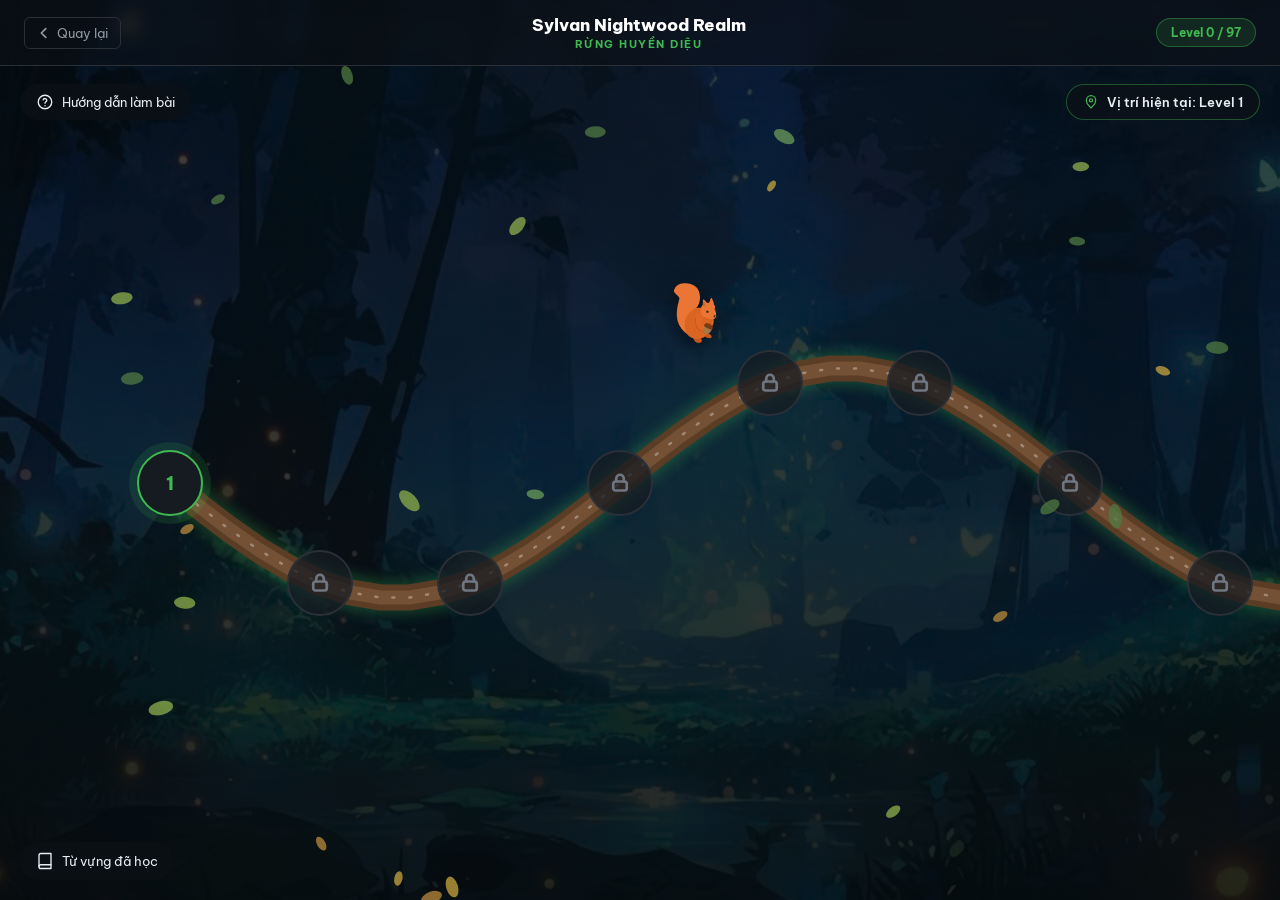
==== commit 6c03341e: "text box minor change Co-Authored-By: Claude Sonnet 5.5 <noreply@anthropic.com>" ====
--- a/world1.html
+++ b/world1.html
@@ -9,7 +9,7 @@
   <link rel="stylesheet" href="https://fonts.googleapis.com/css2?family=Be+Vietnam+Pro:wght@400;500;600;700&display=swap">
   <link rel="stylesheet" href="css/style.css?v=20261016a">
   <link rel="stylesheet" href="css/world-map.css?v=20261017a">
-  <link rel="stylesheet" href="css/chatbot.css?v=20261018a">
+  <link rel="stylesheet" href="css/chatbot.css?v=20261018b">
   <script src="js/features/theme.js?v=20261016a"></script>
 </head>
 <body>
--- a/css/chatbot.css
+++ b/css/chatbot.css
@@ -624,7 +624,7 @@
 
 /* 2 câu mở: khung lớn, ô trả lời giãn theo chiều cao */
 .ai-open-ended-block {
-  flex: 1 1 0; min-height: 230px; gap: 10px; padding: 18px 20px;
+  flex: 1 0 auto; gap: 10px; padding: 18px 20px;
   border: 1px solid var(--border); border-radius: 12px; background: rgba(255, 255, 255, 0.03);
 }
-.ai-textarea { flex: 1; min-height: 130px; font-size: 1.02rem; line-height: 1.6; padding: 14px 16px; border-radius: 10px; }
+.ai-textarea { flex: 1 0 auto; min-height: 130px; box-sizing: border-box; font-size: 1.02rem; line-height: 1.6; padding: 14px 16px; border-radius: 10px; }
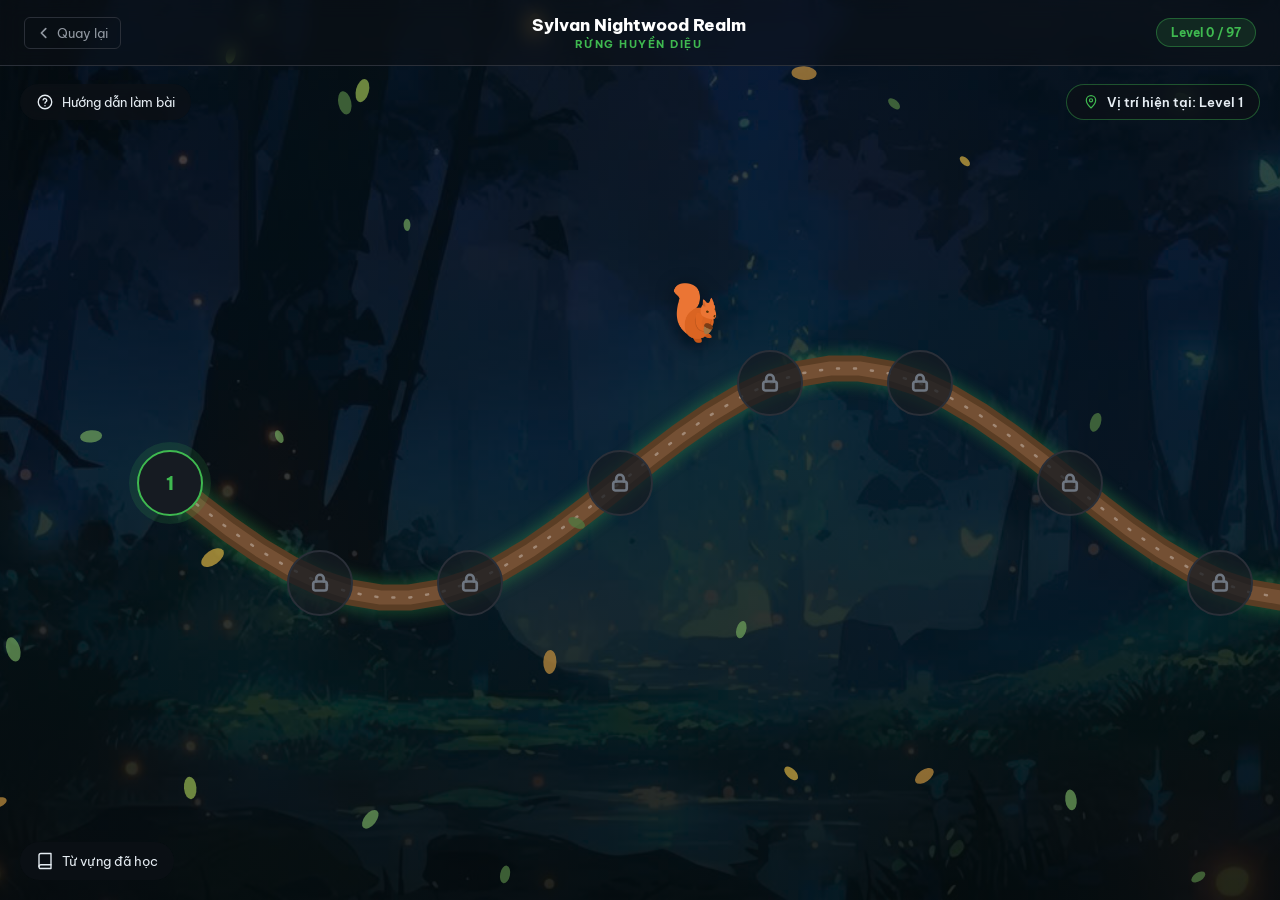
==== commit d0421244: "new logo Co-Authored-By: Claude Sonnet 5.5 <noreply@anthropic.com>" ====
--- a/world1.html
+++ b/world1.html
@@ -3,11 +3,12 @@
 <head>
   <meta charset="UTF-8">
   <meta name="viewport" content="width=device-width, initial-scale=1.0">
+  <link rel="icon" type="image/png" href="assets/images/logoioc.png?v=1">
   <title>Sylvan Nightwood Realm - IOC</title>
   <link rel="preconnect" href="https://fonts.googleapis.com">
   <link rel="preconnect" href="https://fonts.gstatic.com" crossorigin>
   <link rel="stylesheet" href="https://fonts.googleapis.com/css2?family=Be+Vietnam+Pro:wght@400;500;600;700&display=swap">
-  <link rel="stylesheet" href="css/style.css?v=20261016a">
+  <link rel="stylesheet" href="css/style.css?v=20261028a">
   <link rel="stylesheet" href="css/world-map.css?v=20261017a">
   <link rel="stylesheet" href="css/chatbot.css?v=20261018b">
   <script src="js/features/theme.js?v=20261016a"></script>
--- a/css/style.css
+++ b/css/style.css
@@ -193,12 +193,10 @@
 }
 
 .sidebar-logo-img {
-  width: 28px;
-  height: 28px;
-  border-radius: 50%;
-  object-fit: cover;
+  width: 32px;
+  height: 32px;
+  object-fit: contain;
   flex: none;
-  border: 2px solid var(--accent);
 }
 
 .sidebar-logo-text {
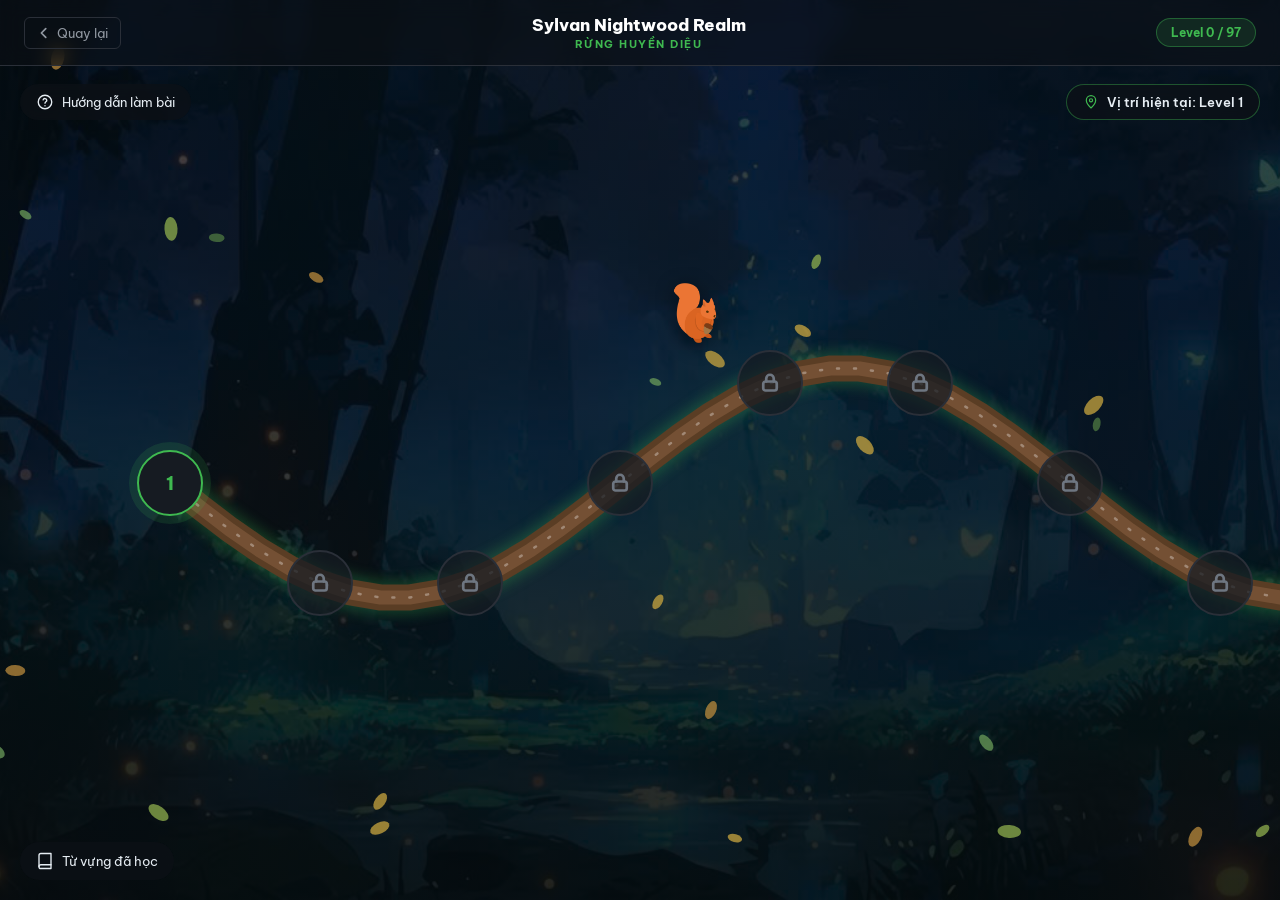
==== commit a47c69ec: "Rules and requirements enhancement: grading v3, confidence/gap, open-ended reports, structured remed" ====
--- a/world1.html
+++ b/world1.html
@@ -1,4 +1,4 @@
-<!DOCTYPE html>
+﻿<!DOCTYPE html>
 <html lang="vi">
 <head>
   <meta charset="UTF-8">
@@ -10,20 +10,20 @@
   <link rel="stylesheet" href="https://fonts.googleapis.com/css2?family=Be+Vietnam+Pro:wght@400;500;600;700&display=swap">
   <link rel="stylesheet" href="css/style.css?v=20261028a">
   <link rel="stylesheet" href="css/world-map.css?v=20261017a">
-  <link rel="stylesheet" href="css/chatbot.css?v=20261018b">
+  <link rel="stylesheet" href="css/chatbot.css?v=20261123n">
   <script src="js/features/theme.js?v=20261016a"></script>
 </head>
 <body>
   <div id="world-map-root"></div>
 
   <script src="js/features/playtime.js?v=20261016a"></script>
-  <script src="js/features/course-progress.js?v=20261016a"></script>
-  <script src="js/features/question-history.js?v=20261016a"></script>
+  <script src="js/features/course-progress.js?v=20261123c"></script>
+  <script src="js/features/question-history.js?v=20261123a"></script>
   <script src="js/features/auth.js?v=20261016a"></script>
-  <script src="js/features/world-map.js?v=20261016a"></script>
-  <script src="js/features/gesture.js?v=20261018a"></script>
-  <script src="js/features/chatbot.js?v=20261018a"></script>
-  <script src="js/features/dictionary.js?v=20261017b"></script>
+  <script src="js/features/world-map.js?v=20261123a"></script>
+  <script src="js/features/gesture.js?v=20261123n"></script>
+  <script src="js/features/chatbot.js?v=20261123n"></script>
+  <script src="js/features/dictionary.js?v=20261123n"></script>
   <script src="js/features/world1particles.js?v=20261016a"></script>
   <script src="js/features/vocab-list.js?v=20261016a"></script>
   <script src="js/features/grading-guide.js?v=20261016a"></script>
--- a/css/chatbot.css
+++ b/css/chatbot.css
@@ -628,3 +628,156 @@
   border: 1px solid var(--border); border-radius: 12px; background: rgba(255, 255, 255, 0.03);
 }
 .ai-textarea { flex: 1 0 auto; min-height: 130px; box-sizing: border-box; font-size: 1.02rem; line-height: 1.6; padding: 14px 16px; border-radius: 10px; }
+
+/* Present Knowledge: tình huống -> từng từ -> so sánh */
+.ai-lesson { display: flex; flex-direction: column; gap: 12px; font-size: 1.02rem; line-height: 1.7; color: var(--text); }
+.ai-lesson-section { font-weight: 700; font-size: 0.85rem; letter-spacing: 0.04em; text-transform: uppercase; color: var(--accent); margin-top: 6px; }
+.ai-lesson-intro { padding: 14px 16px; border-radius: 10px; background: var(--accent-soft-bg); border: 1px solid var(--accent-soft-border); }
+.ai-lesson-word { border: 1px solid var(--border); border-radius: 12px; background: rgba(255, 255, 255, 0.03); padding: 14px 16px; display: flex; flex-direction: column; gap: 8px; }
+.ai-lesson-word__head { display: flex; flex-wrap: wrap; align-items: baseline; gap: 4px 12px; }
+.ai-lesson-word__name { font-size: 1.2rem; font-weight: 800; color: var(--accent); }
+.ai-lesson-word__meaning { flex: 1 1 240px; }
+.ai-lesson-row { display: grid; grid-template-columns: 7.5rem 1fr; gap: 10px; align-items: baseline; }
+.ai-lesson-label { font-size: 0.78rem; font-weight: 700; color: var(--text-dim); }
+.ai-lesson-row--en .ai-lesson-text { font-style: italic; font-weight: 600; border-left: 3px solid var(--accent); padding-left: 10px; }
+.ai-lesson-row--why { padding: 8px 10px; border-radius: 8px; background: var(--accent-soft-bg); }
+.ai-lesson-contrast { border: 1px solid var(--border); border-radius: 12px; padding: 14px 16px; display: flex; flex-direction: column; gap: 12px; background: rgba(255, 255, 255, 0.03); }
+.ai-lesson-contrast__pair { display: grid; grid-template-columns: 1fr 1fr; gap: 10px; }
+.ai-lesson-contrast__side { display: flex; flex-direction: column; gap: 4px; padding: 10px 12px; border-radius: 10px; border: 1px solid var(--accent-soft-border); font-style: italic; }
+.ai-lesson-contrast__word { font-style: normal; font-weight: 800; font-size: 0.85rem; color: var(--accent); }
+@media (max-width: 640px) {
+  .ai-lesson-row { grid-template-columns: 1fr; gap: 2px; }
+  .ai-lesson-contrast__pair { grid-template-columns: 1fr; }
+}
+
+/* Bước Confidence: hai dự đoán riêng */
+.ai-status-dot--gray { background: var(--text-faint, #8a93a3); }
+.ai-pred { display: flex; flex-direction: column; gap: 12px; padding: 18px 20px; border: 1px solid var(--border); border-radius: 14px; background: rgba(255, 255, 255, 0.03); }
+.ai-pred-title { margin: 0; font-size: 1.05rem; font-weight: 800; color: var(--accent); }
+.ai-pred-question { margin: 0; line-height: 1.6; }
+.ai-pred-rubric { border: 1px solid var(--border); border-radius: 10px; padding: 8px 12px; }
+.ai-pred-rubric summary { cursor: pointer; font-weight: 700; font-size: 0.9rem; }
+.ai-pred-rubric ul { margin: 8px 0 2px; padding-left: 18px; display: flex; flex-direction: column; gap: 4px; }
+.ai-pred-rubric li { display: flex; justify-content: space-between; gap: 12px; line-height: 1.5; }
+.ai-pred-pts { color: var(--text-dim); white-space: nowrap; font-size: 0.85rem; }
+.ai-pred-controls { display: flex; flex-wrap: wrap; align-items: center; gap: 10px 16px; }
+.ai-pred-label { font-weight: 700; font-size: 0.9rem; }
+.ai-pred-select { min-width: 150px; padding: 10px 12px; border-radius: 10px; border: 1px solid var(--border); background: var(--bg-card); color: inherit; font-size: 1rem; }
+.ai-pred-unsure, .ai-pred-reason { display: flex; align-items: flex-start; gap: 8px; line-height: 1.5; cursor: pointer; }
+.ai-pred-unsure input, .ai-pred-reason input { margin-top: 4px; }
+.ai-pred-state { font-weight: 800; }
+.ai-pred-reasons { display: flex; flex-direction: column; gap: 8px; }
+.ai-pred-note { min-height: 70px; flex: 0 0 auto; }
+.ai-pred-hint, .ai-pred-footer-hint { font-size: 0.85rem; color: var(--text-dim); }
+.ai-pred-footer-hint { margin-right: auto; align-self: center; }
+.ai-pred-compare { display: flex; flex-direction: column; gap: 10px; }
+.ai-pred-note-line { margin: 0; line-height: 1.6; }
+.ai-pred-basis { padding: 10px 12px; border-radius: 10px; background: var(--accent-soft-bg); line-height: 1.6; }
+@media (max-width: 640px) {
+  .ai-pred { padding: 14px; }
+  .ai-pred-select { width: 100%; }
+  .ai-pred-table { font-size: 0.85rem; }
+}
+
+/* Trạng thái câu / lời giải / báo cáo (thay cho tỷ lệ phần trăm) */
+.ai-q-states { display: flex; flex-wrap: wrap; gap: 6px; margin: 4px 0 8px; }
+.ai-q-state { font-size: 0.78rem; font-weight: 700; padding: 3px 10px; border-radius: 999px; border: 1px solid var(--border); }
+.ai-q-state--answer_under_review { color: #b45309; background: rgba(245, 158, 11, 0.16); border-color: rgba(245, 158, 11, 0.4); }
+.ai-q-state--expl { color: #b45309; background: rgba(245, 158, 11, 0.1); }
+.ai-q-state--voided, .ai-q-state--key_fixed, .ai-q-state--multi_accepted, .ai-q-state--kept { color: var(--accent); background: var(--accent-soft-bg); }
+.ai-q-state--report { color: var(--text-dim); }
+.ai-q-feedback.pending { color: var(--text-dim); font-style: italic; }
+.ai-review-tentative { margin-top: 8px; font-size: 0.9rem; color: #b45309; display: flex; flex-wrap: wrap; align-items: center; gap: 8px; }
+
+/* Đối chiếu toàn nhóm: nhiều thẻ, tự xuống hàng theo số từ */
+.ai-lesson-contrast__pair { grid-template-columns: repeat(auto-fit, minmax(260px, 1fr)); }
+.ai-lesson-contrast__focus { font-style: normal; font-size: 0.92rem; color: var(--text-dim); line-height: 1.5; }
+
+/* Nhãn độ khó trên thẻ câu hỏi */
+.ai-q-diff { margin-left: 8px; font-size: 0.72rem; font-weight: 800; padding: 2px 9px; border-radius: 999px; border: 1px solid var(--border); }
+.ai-q-diff--easy { color: #16a34a; background: rgba(34, 197, 94, 0.12); border-color: rgba(34, 197, 94, 0.35); }
+.ai-q-diff--medium { color: #b45309; background: rgba(245, 158, 11, 0.14); border-color: rgba(245, 158, 11, 0.4); }
+.ai-q-diff--hard { color: #dc2626; background: rgba(239, 68, 68, 0.12); border-color: rgba(239, 68, 68, 0.35); }
+
+/* Thanh kéo dự đoán điểm: mờ khi CHƯA chọn, sáng khi đã chủ động chọn */
+.ai-pred-slider-wrap { flex: 1 1 320px; min-width: 220px; display: flex; flex-direction: column; gap: 4px; }
+.ai-pred-slider { width: 100%; height: 30px; cursor: pointer; accent-color: var(--accent); opacity: 0.4; }
+.ai-pred-slider.is-active { opacity: 1; }
+.ai-pred-slider-scale { display: flex; justify-content: space-between; font-size: 0.8rem; color: var(--text-dim); }
+.ai-pred-state { font-size: 1.1rem; }
+/* Ký hiệu chất lượng câu / độ tin cậy đáp án (chữ + chấm, không chỉ màu) */
+.ai-sigs { display: flex; flex-wrap: wrap; gap: 8px 14px; margin: 2px 0 8px; font-size: 0.8rem; }
+.ai-sig { display: inline-flex; align-items: center; gap: 6px; padding: 2px 10px; border-radius: 999px; border: 1px solid var(--border); }
+.ai-sig-name { color: var(--text-dim); }
+.ai-sig-text { font-weight: 800; }
+.ai-sig-dot { width: 8px; height: 8px; border-radius: 50%; background: var(--border); display: inline-block; }
+.ai-sig--high .ai-sig-dot.on { background: #16a34a; }
+.ai-sig--medium .ai-sig-dot.on { background: #d97706; }
+.ai-sig--low .ai-sig-dot.on { background: #dc2626; }
+.ai-sig--high .ai-sig-text { color: #16a34a; }
+.ai-sig--medium .ai-sig-text { color: #b45309; }
+.ai-sig--low .ai-sig-text { color: #dc2626; }
+.ai-sig--unknown .ai-sig-text { color: var(--text-dim); font-weight: 600; }
+
+/* Lời giải: nút thử lại / xem giải thích, câu đúng thu gọn */
+.ai-expl-details { margin-top: 6px; }
+.ai-expl-details summary { cursor: pointer; font-weight: 700; color: #16a34a; }
+.ai-expl-btn { margin-left: 10px; padding: 4px 12px; font-size: 0.85rem; }
+
+/* Màn kết quả: Confidence/Gap chính thức, quyết định qua màn, bảng điểm từng lượt AI */
+.ai-pred-joint[hidden] { display: none; }
+.ai-conf-main { display: grid; grid-template-columns: repeat(3, minmax(0, 1fr)); gap: 10px; }
+.ai-conf-metric { padding: 12px; border-radius: 12px; background: var(--accent-soft-bg); text-align: center; }
+.ai-conf-metric .ai-score-label { font-size: 0.7rem; }
+.ai-dim { color: var(--text-dim); font-size: 0.85rem; }
+.ai-decision { display: flex; flex-direction: column; gap: 8px; padding: 12px 14px; border-radius: 12px; border: 1px solid var(--border); line-height: 1.55; }
+.ai-decision-row { display: grid; grid-template-columns: 170px minmax(0, 1fr); gap: 10px; }
+.ai-decision-key { font-weight: 700; color: var(--text-dim); font-size: 0.85rem; }
+.ai-decision-foot { font-size: 0.8rem; color: var(--text-dim); }
+.ai-grade-scroll { overflow-x: auto; -webkit-overflow-scrolling: touch; margin: 6px 0; }
+.ai-grade-table { width: 100%; border-collapse: collapse; font-size: 0.85rem; min-width: 460px; }
+.ai-grade-table th, .ai-grade-table td { padding: 6px 8px; border-bottom: 1px solid var(--border-soft); text-align: right; white-space: nowrap; }
+.ai-grade-table th:first-child, .ai-grade-table td:first-child { text-align: left; white-space: normal; }
+.ai-grade-table th { color: var(--text-dim); font-weight: 700; font-size: 0.78rem; }
+.ai-grade-total td { font-weight: 800; border-top: 2px solid var(--border); border-bottom: none; }
+.ai-grade-row.is-flagged td:first-child { color: #b45309; }
+.ai-grade-toggle { background: none; border: none; padding: 0; color: inherit; font: inherit; text-align: left; cursor: pointer; text-decoration: underline dotted; }
+.ai-grade-more td { text-align: left; white-space: normal; background: var(--accent-soft-bg); }
+.ai-grade-pass { margin: 4px 0; line-height: 1.5; }
+.ai-grade-note, .ai-grade-legacy { font-size: 0.82rem; color: var(--text-dim); margin: 4px 0; line-height: 1.5; }
+@media (max-width: 640px) {
+  .ai-conf-main { grid-template-columns: 1fr; }
+  .ai-decision-row { grid-template-columns: 1fr; gap: 2px; }
+}
+
+/* Biểu mẫu báo cáo tự luận */
+.ai-open-report-box { padding: 8px 10px; border-radius: 8px; background: var(--accent-soft-bg); line-height: 1.55; font-size: 0.9rem; user-select: text; white-space: pre-wrap; }
+.ai-open-report-quote { padding: 8px 10px; border: 1px dashed var(--border); border-radius: 8px; margin: 4px 0 8px; font-size: 0.9rem; }
+.ai-open-report-band { font-size: 0.85rem; line-height: 1.5; color: var(--text-dim); margin: 2px 0; }
+.ai-report-select { width: 100%; padding: 8px; border-radius: 8px; border: 1px solid var(--border); background: transparent; color: inherit; margin: 4px 0 8px; }
+.ai-report-result p { margin: 6px 0 0; line-height: 1.55; }
+.ai-sig--review .ai-sig-text { color: #b45309; font-weight: 700; }
+
+/* Thẻ ôn trọng tâm */
+.ai-card { display: flex; flex-direction: column; gap: 10px; padding: 14px; margin: 12px 0; border: 1px solid var(--border); border-radius: 14px; }
+.ai-card-goal { font-size: 1rem; line-height: 1.5; }
+.ai-card-why, .ai-card-notice, .ai-card-selfcheck { line-height: 1.55; font-size: 0.92rem; }
+.ai-card-examples { display: grid; grid-template-columns: repeat(2, minmax(0, 1fr)); gap: 10px; }
+.ai-card-example { padding: 10px 12px; border-radius: 10px; background: var(--accent-soft-bg); line-height: 1.5; }
+.ai-card-example-tag { font-size: 0.72rem; font-weight: 800; color: var(--text-dim); text-transform: uppercase; }
+.ai-card-example-en { font-weight: 700; margin: 4px 0; }
+.ai-card-example-vi { font-size: 0.9rem; }
+.ai-card-example-note { font-size: 0.85rem; color: var(--text-dim); margin-top: 4px; }
+.ai-card-try { display: flex; flex-direction: column; gap: 8px; padding-top: 8px; border-top: 1px dashed var(--border); }
+.ai-card-options { display: flex; flex-direction: column; gap: 6px; }
+.ai-card-hint, .ai-card-solution, .ai-card-feedback { padding: 8px 10px; border-radius: 8px; background: var(--accent-soft-bg); line-height: 1.5; font-size: 0.9rem; }
+.ai-card-actions { display: flex; flex-wrap: wrap; gap: 8px; }
+.ai-card-status { font-weight: 700; font-size: 0.85rem; color: var(--text-dim); }
+.ai-card-status--independent, .ai-card-status--after_hint { color: #16a34a; }
+.ai-card-status--stuck, .ai-card-status--solution_first { color: #b45309; }
+.ai-sum-item { display: flex; flex-direction: column; gap: 6px; padding: 10px 0; border-bottom: 1px solid var(--border-soft); line-height: 1.5; }
+.ai-sum-row { display: grid; grid-template-columns: 150px minmax(0, 1fr); gap: 10px; font-size: 0.9rem; }
+@media (max-width: 640px) {
+  .ai-card-examples { grid-template-columns: 1fr; }
+  .ai-sum-row { grid-template-columns: 1fr; gap: 2px; }
+}
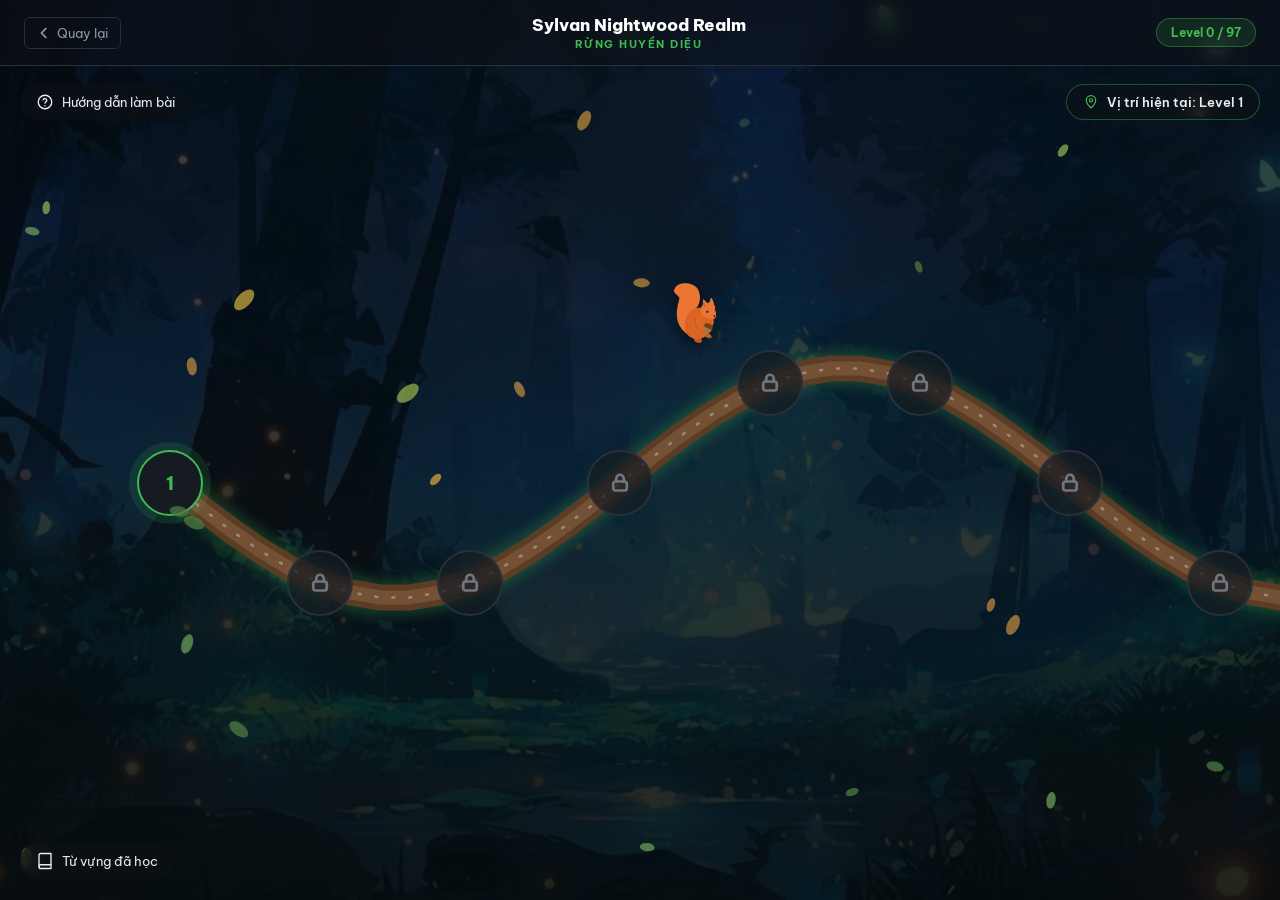
==== commit b2d9d7df: "minor changes Co-Authored-By: Claude Sonnet 5.5 <noreply@anthropic.com>" ====
--- a/world1.html
+++ b/world1.html
@@ -10,7 +10,7 @@
   <link rel="stylesheet" href="https://fonts.googleapis.com/css2?family=Be+Vietnam+Pro:wght@400;500;600;700&display=swap">
   <link rel="stylesheet" href="css/style.css?v=20261028a">
   <link rel="stylesheet" href="css/world-map.css?v=20261017a">
-  <link rel="stylesheet" href="css/chatbot.css?v=20261123n">
+  <link rel="stylesheet" href="css/chatbot.css?v=20261124b">
   <script src="js/features/theme.js?v=20261016a"></script>
 </head>
 <body>
@@ -21,9 +21,9 @@
   <script src="js/features/question-history.js?v=20261123a"></script>
   <script src="js/features/auth.js?v=20261016a"></script>
   <script src="js/features/world-map.js?v=20261123a"></script>
-  <script src="js/features/gesture.js?v=20261123n"></script>
-  <script src="js/features/chatbot.js?v=20261123n"></script>
-  <script src="js/features/dictionary.js?v=20261123n"></script>
+  <script src="js/features/gesture.js?v=20261124b"></script>
+  <script src="js/features/chatbot.js?v=20261124b"></script>
+  <script src="js/features/dictionary.js?v=20261124b"></script>
   <script src="js/features/world1particles.js?v=20261016a"></script>
   <script src="js/features/vocab-list.js?v=20261016a"></script>
   <script src="js/features/grading-guide.js?v=20261016a"></script>
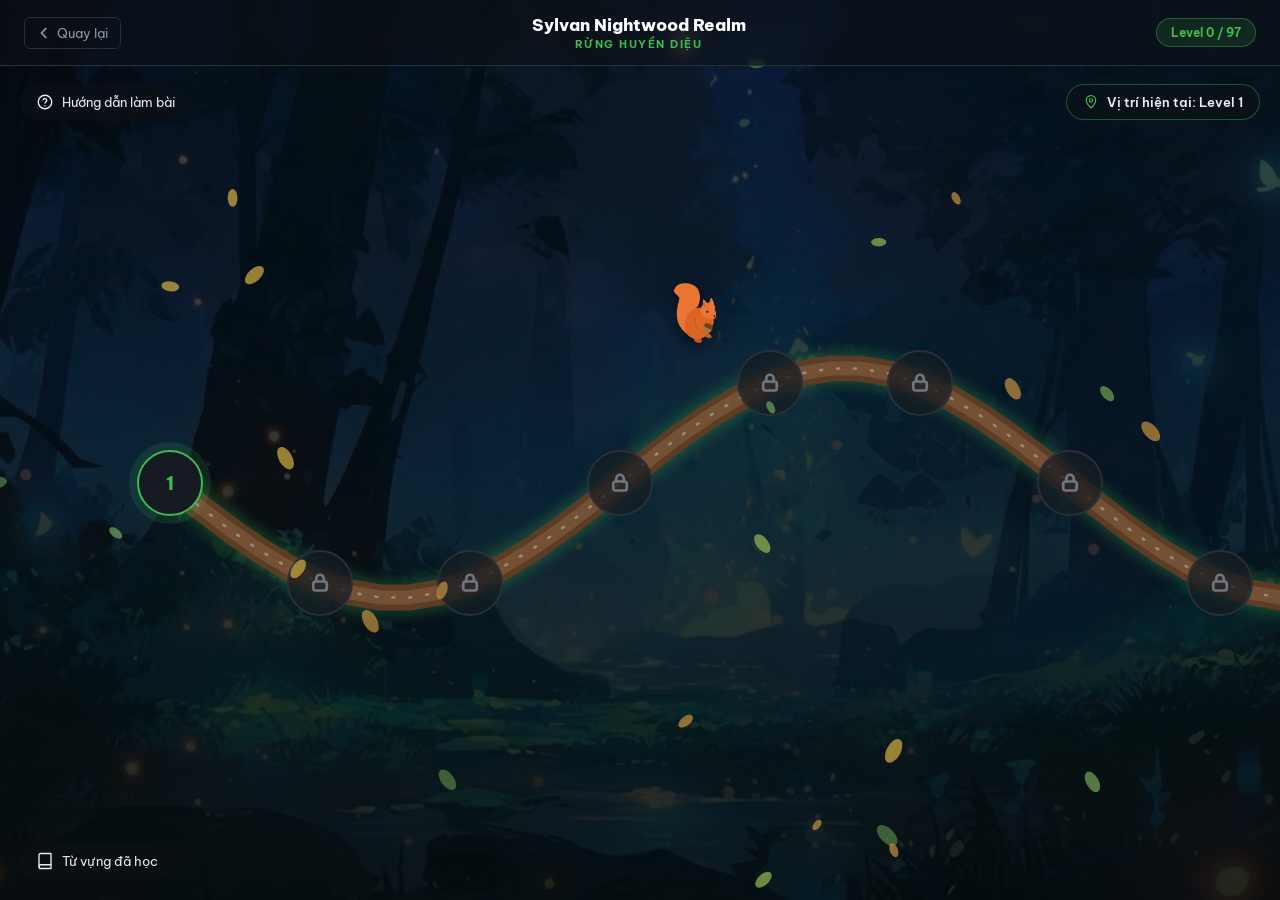
==== commit ffc8f54c: "wording and form requests enhancement Co-Authored-By: Claude Sonnet 5.5 <noreply@anthropic.com>" ====
--- a/world1.html
+++ b/world1.html
@@ -8,9 +8,9 @@
   <link rel="preconnect" href="https://fonts.googleapis.com">
   <link rel="preconnect" href="https://fonts.gstatic.com" crossorigin>
   <link rel="stylesheet" href="https://fonts.googleapis.com/css2?family=Be+Vietnam+Pro:wght@400;500;600;700&display=swap">
-  <link rel="stylesheet" href="css/style.css?v=20261028a">
+  <link rel="stylesheet" href="css/style.css?v=20261128b">
   <link rel="stylesheet" href="css/world-map.css?v=20261017a">
-  <link rel="stylesheet" href="css/chatbot.css?v=20261124b">
+  <link rel="stylesheet" href="css/chatbot.css?v=20261128b">
   <script src="js/features/theme.js?v=20261016a"></script>
 </head>
 <body>
@@ -20,9 +20,9 @@
   <script src="js/features/course-progress.js?v=20261123c"></script>
   <script src="js/features/question-history.js?v=20261123a"></script>
   <script src="js/features/auth.js?v=20261016a"></script>
-  <script src="js/features/world-map.js?v=20261123a"></script>
+  <script src="js/features/world-map.js?v=20261128b"></script>
   <script src="js/features/gesture.js?v=20261124b"></script>
-  <script src="js/features/chatbot.js?v=20261124b"></script>
+  <script src="js/features/chatbot.js?v=20261128b"></script>
   <script src="js/features/dictionary.js?v=20261124b"></script>
   <script src="js/features/world1particles.js?v=20261016a"></script>
   <script src="js/features/vocab-list.js?v=20261016a"></script>
--- a/css/style.css
+++ b/css/style.css
@@ -1351,6 +1351,11 @@
   box-shadow: 0 0 8px rgba(52, 211, 153, 0.6);
 }
 
+.analysis-status-dot--amber {
+  background: #fbbf24;
+  box-shadow: 0 0 8px rgba(251, 191, 36, 0.55);
+}
+
 .analysis-illusion-hint {
   color: var(--text-faint);
   font-size: 0.75rem;
--- a/css/chatbot.css
+++ b/css/chatbot.css
@@ -389,6 +389,11 @@
 .ai-status-dot--green {
   background: var(--accent-green);
   box-shadow: 0 0 5px var(--accent-green);
+}
+
+.ai-status-dot--amber {
+  background: var(--accent-amber, #e3b341);
+  box-shadow: 0 0 5px var(--accent-amber, #e3b341);
 }
 
 .ai-feedback-block {
@@ -781,3 +786,14 @@
   .ai-card-examples { grid-template-columns: 1fr; }
   .ai-sum-row { grid-template-columns: 1fr; gap: 2px; }
 }
+
+/* Lời giải v2: ba phần, nút xem các phương án còn lại, tô đậm thân câu, mô tả mức khó trước bài */
+.ai-expl-others { margin-top: 10px; font-weight: 400; }
+.ai-expl-others summary { cursor: pointer; font-weight: 700; color: var(--accent); padding: 6px 0; }
+.ai-expl-others summary:focus-visible { outline: 2px solid var(--accent); outline-offset: 2px; border-radius: 4px; }
+.ai-expl-others .ai-md-list { margin: 4px 0 0; padding-left: 18px; }
+.ai-expl-others li { margin: 4px 0; overflow-wrap: anywhere; }
+.ai-q-hl { font-weight: 800; text-decoration: underline; text-decoration-thickness: 2px; text-underline-offset: 3px; text-decoration-color: var(--accent); }
+.ai-quiz-notice { margin: 0 0 14px; padding: 10px 14px; border: 1px solid var(--border); border-radius: 10px; background: var(--bg-soft, transparent); font-size: 0.9rem; line-height: 1.55; color: var(--text-dim); }
+.ai-quiz-notice__stats { margin-top: 4px; font-weight: 700; color: var(--text); }
+.ai-q-feedback .ai-md-p, .ai-q-feedback .ai-md-list li { overflow-wrap: anywhere; }
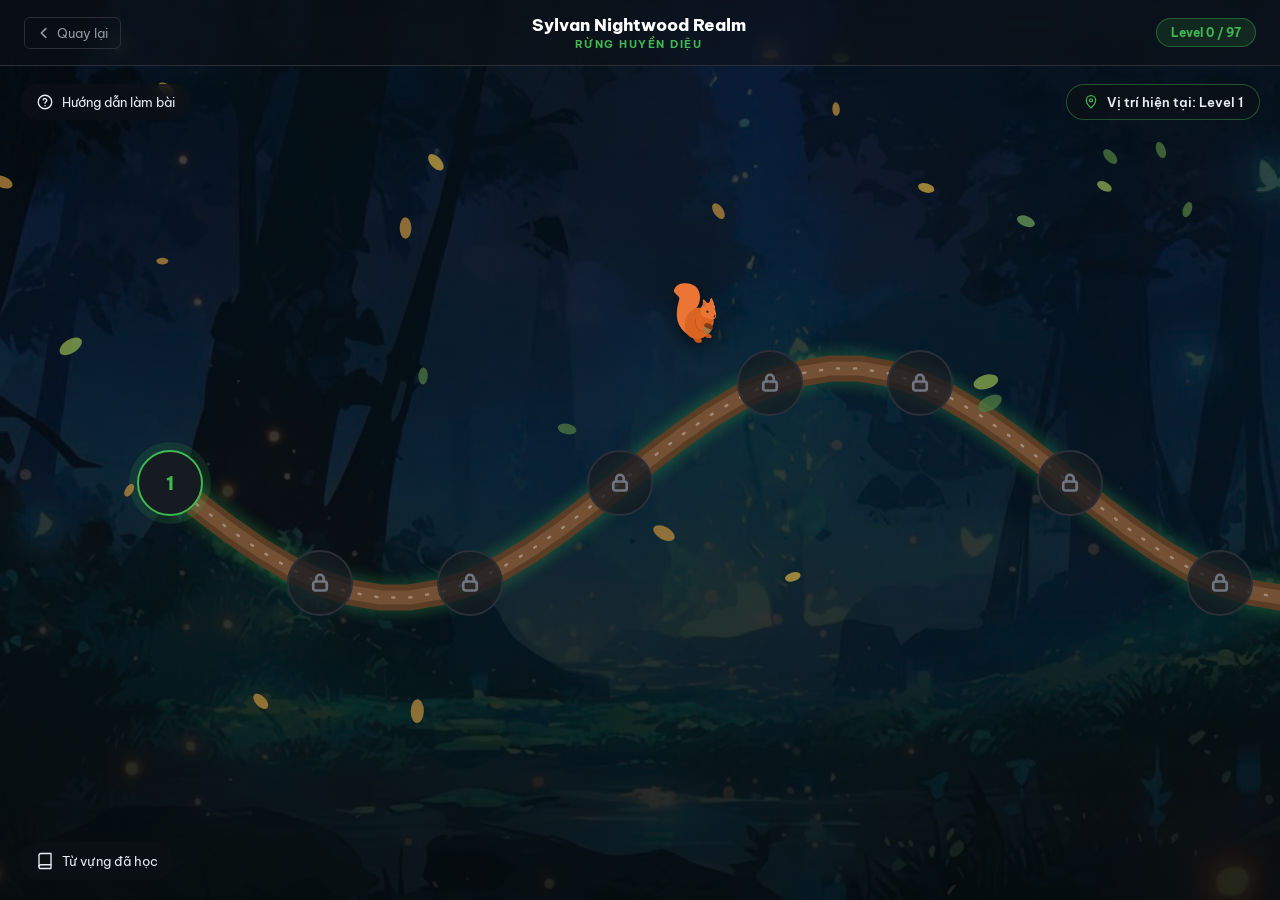
==== commit 0e636101: "Fix chatbot.js syntax error that stopped levels from opening Co-Authored-By: Claude Sonnet 5.5 <nore" ====
--- a/world1.html
+++ b/world1.html
@@ -8,9 +8,9 @@
   <link rel="preconnect" href="https://fonts.googleapis.com">
   <link rel="preconnect" href="https://fonts.gstatic.com" crossorigin>
   <link rel="stylesheet" href="https://fonts.googleapis.com/css2?family=Be+Vietnam+Pro:wght@400;500;600;700&display=swap">
-  <link rel="stylesheet" href="css/style.css?v=20261128b">
+  <link rel="stylesheet" href="css/style.css?v=20261128c">
   <link rel="stylesheet" href="css/world-map.css?v=20261017a">
-  <link rel="stylesheet" href="css/chatbot.css?v=20261128b">
+  <link rel="stylesheet" href="css/chatbot.css?v=20261128c">
   <script src="js/features/theme.js?v=20261016a"></script>
 </head>
 <body>
@@ -20,9 +20,9 @@
   <script src="js/features/course-progress.js?v=20261123c"></script>
   <script src="js/features/question-history.js?v=20261123a"></script>
   <script src="js/features/auth.js?v=20261016a"></script>
-  <script src="js/features/world-map.js?v=20261128b"></script>
+  <script src="js/features/world-map.js?v=20261128c"></script>
   <script src="js/features/gesture.js?v=20261124b"></script>
-  <script src="js/features/chatbot.js?v=20261128b"></script>
+  <script src="js/features/chatbot.js?v=20261128c"></script>
   <script src="js/features/dictionary.js?v=20261124b"></script>
   <script src="js/features/world1particles.js?v=20261016a"></script>
   <script src="js/features/vocab-list.js?v=20261016a"></script>
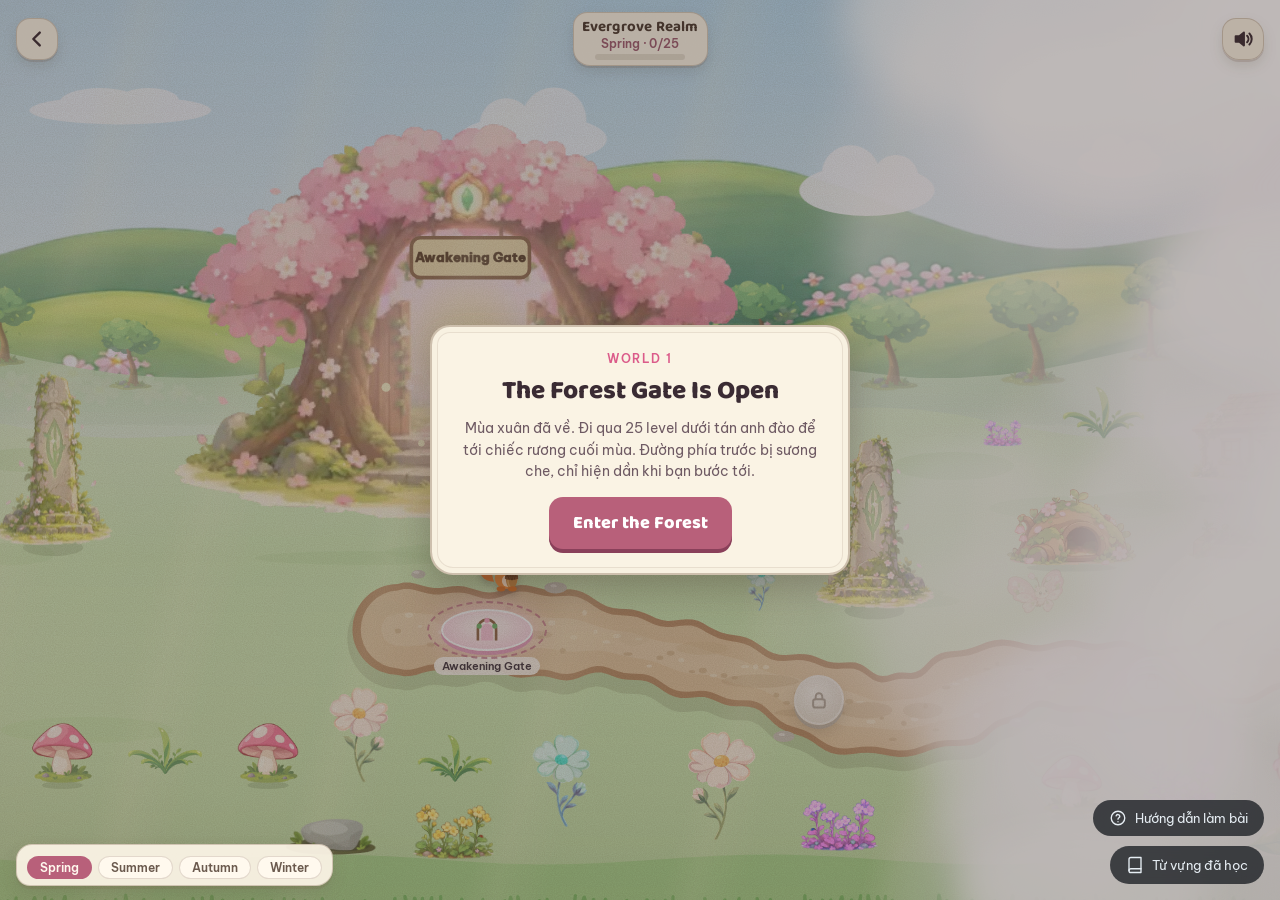
==== commit 2b86ee75: "world UI redesign Co-Authored-By: Claude Sonnet 5.5 <noreply@anthropic.com>" ====
--- a/world1.html
+++ b/world1.html
@@ -1,34 +1,5253 @@
-﻿<!DOCTYPE html>
-<html lang="vi">
-<head>
-  <meta charset="UTF-8">
-  <meta name="viewport" content="width=device-width, initial-scale=1.0">
-  <link rel="icon" type="image/png" href="assets/images/logoioc.png?v=1">
-  <title>Sylvan Nightwood Realm - IOC</title>
-  <link rel="preconnect" href="https://fonts.googleapis.com">
-  <link rel="preconnect" href="https://fonts.gstatic.com" crossorigin>
-  <link rel="stylesheet" href="https://fonts.googleapis.com/css2?family=Be+Vietnam+Pro:wght@400;500;600;700&display=swap">
-  <link rel="stylesheet" href="css/style.css?v=20261128c">
-  <link rel="stylesheet" href="css/world-map.css?v=20261017a">
-  <link rel="stylesheet" href="css/chatbot.css?v=20261128c">
-  <script src="js/features/theme.js?v=20261016a"></script>
-</head>
-<body>
-  <div id="world-map-root"></div>
-
-  <script src="js/features/playtime.js?v=20261016a"></script>
-  <script src="js/features/course-progress.js?v=20261123c"></script>
-  <script src="js/features/question-history.js?v=20261123a"></script>
-  <script src="js/features/auth.js?v=20261016a"></script>
-  <script src="js/features/world-map.js?v=20261128c"></script>
-  <script src="js/features/gesture.js?v=20261124b"></script>
-  <script src="js/features/chatbot.js?v=20261128c"></script>
-  <script src="js/features/dictionary.js?v=20261124b"></script>
-  <script src="js/features/world1particles.js?v=20261016a"></script>
-  <script src="js/features/vocab-list.js?v=20261016a"></script>
-  <script src="js/features/grading-guide.js?v=20261016a"></script>
-  <script src="js/pages/world1.js?v=20261016a"></script>
-  <script src="js/features/bg-music.js?v=20261016a"></script>
-  <script src="js/features/sound-effects.js?v=20261016a"></script>
-</body>
-</html>
+<!doctype html><html lang="vi" data-world="world-1"><head>
+<link rel="icon" type="image/png" href="assets/images/logoioc.png?v=1">
+<link rel="stylesheet" href="https://fonts.googleapis.com/css2?family=Be+Vietnam+Pro:wght@400;500;600;700&display=swap">
+<link rel="stylesheet" href="css/style.css?v=20261128n">
+<link rel="stylesheet" href="css/world-map.css?v=20261128n">
+<link rel="stylesheet" href="css/chatbot.css?v=20261128n">
+<style>
+/* Lớp của web nằm trên bản đồ thiết kế */
+.ai-chat-overlay{z-index:10000!important}
+#iocLocked{position:fixed;inset:0;z-index:60;display:grid;place-items:center;background:rgba(255,255,255,.94);backdrop-filter:blur(3px)}
+#iocLocked[hidden]{display:none}
+#iocLocked .ioc-lk-card{max-width:420px;margin:16px;text-align:center;font-family:"Be Vietnam Pro",system-ui,sans-serif;color:#3A2B33}
+#iocLocked .ioc-lk-ic{width:56px;height:56px;margin:0 auto 10px;color:#9C8E95}
+#iocLocked h2{font:800 26px "Baloo 2","Trebuchet MS",sans-serif;margin:0 0 8px}
+#iocLocked p{margin:0 0 16px;line-height:1.55;color:#6E5A63}
+.hint{z-index:61!important}
+.world-map-vocab-btn,.world-map-guide-btn{z-index:9000!important;position:fixed!important;right:16px!important;left:auto!important;top:auto!important}
+.world-map-vocab-btn{bottom:calc(16px + env(safe-area-inset-bottom,0px))!important}
+.world-map-guide-btn{bottom:calc(64px + env(safe-area-inset-bottom,0px))!important}
+</style>
+<script src="js/features/theme.js?v=20261128n"></script>
+<script src="js/features/playtime.js?v=20261128n"></script>
+<script src="js/features/course-progress.js?v=20261128n"></script>
+<script src="js/features/question-history.js?v=20261128n"></script>
+<script src="js/features/auth.js?v=20261128n"></script>
+<script src="js/features/gesture.js?v=20261128n"></script>
+<script src="js/features/chatbot.js?v=20261128n"></script>
+<script src="js/features/dictionary.js?v=20261128n"></script>
+<script src="js/features/vocab-list.js?v=20261128n"></script>
+<script src="js/features/grading-guide.js?v=20261128n"></script>
+<script src="js/features/sound-effects.js?v=20261128n"></script>
+<script src="js/pages/world-adventure.js?v=20261128n"></script>
+<meta charset=utf8><meta name=viewport content="width=device-width,initial-scale=1,viewport-fit=cover"><style>:root{color-scheme:light;box-sizing:border-box;padding-top:env(safe-area-inset-top,0px);padding-bottom:env(safe-area-inset-bottom,0px)}html{scroll-padding-top:env(safe-area-inset-top,0px)}body{margin:0;padding:0;font:14px -apple-system,BlinkMacSystemFont,sans-serif;background:#fff;color:#000}img{max-width:100%}[hidden]:not([hidden=until-found i]){display:none!important}</style></head><body>
+<title>Evergrove Realm</title>
+<meta name="description" content="Evergrove Realm: bản đồ 96 level qua bốn mùa xuân, hạ, thu, đông.">
+<meta name="theme-color" content="#3A2B33">
+<meta name="claude:viewport-fit-sides" content="cover">
+<link rel="preconnect" href="https://fonts.googleapis.com">
+<link rel="preconnect" href="https://fonts.gstatic.com" crossorigin>
+<link rel="stylesheet" href="https://fonts.googleapis.com/css2?family=Baloo+2:wght@600;700;800&family=Be+Vietnam+Pro:wght@400;500;600&display=swap">
+<style>
+/* Layout: three columns — fixed living scenery on both sides, scrolling level road in the middle; one committed spring look */
+:root{
+  --meadow:#DDF0C8; --meadow-deep:#BFE0A0; --sky:#F1F8EC;
+  --blossom:#F4A3BF; --blossom-deep:#DB5B8A; --blossom-pale:#FBD6E3;
+  --ink:#3A2B33; --ink-soft:#6E5A63; --cream:#FFF9F0;
+  --leaf:#4F9A55; --dirt:#DDB98C; --gold:#F2B33D;
+  --display:"Baloo 2", "Trebuchet MS", system-ui, sans-serif;
+  --body:"Be Vietnam Pro", system-ui, -apple-system, "Segoe UI", sans-serif;
+  color-scheme: light;
+}
+html,body{height:100%}
+body{background:var(--meadow);color:var(--ink);font-family:var(--body);overflow:hidden}
+button{font:inherit;color:inherit}
+
+
+
+
+
+
+
+
+.r-verge{fill:none;stroke:#B3D894;stroke-width:66;stroke-linecap:round}
+.r-rim{fill:none;stroke:#B98A5E;stroke-width:46;stroke-linecap:round}
+.r-dirt{fill:none;stroke:var(--dirt);stroke-width:38;stroke-linecap:round}
+.r-line{fill:none;stroke:#F6E7D0;stroke-width:3;stroke-dasharray:2 13;stroke-linecap:round}
+.deco{position:absolute;pointer-events:none;transform:translate(-50%,-100%)}
+
+
+/* level nodes */
+.node{position:absolute;width:62px;height:62px;margin:-31px 0 0 -31px;border-radius:50%;border:3px solid #fff;
+  display:grid;place-items:center;cursor:pointer;z-index:3;font-family:var(--display);font-weight:800;font-size:22px;
+  background:#F7F2EE;color:#9C8E95;box-shadow:0 5px 0 #CBBFC4,0 8px 14px rgba(58,43,51,.18);transition:opacity .6s,filter .6s,transform .2s}
+.node:focus-visible{outline:3px solid var(--blossom-deep);outline-offset:4px}
+.node svg{width:26px;height:26px}
+.node.done{background:#fff;color:var(--leaf);border-color:#9ED18A;box-shadow:0 5px 0 #7EB86B,0 8px 14px rgba(58,43,51,.15)}
+.node.current{background:linear-gradient(160deg,#FFB9D0,var(--blossom-deep));color:#fff;border-color:#fff;
+  box-shadow:0 5px 0 #B23F6B,0 10px 22px rgba(219,91,138,.45);transform:scale(1.12)}
+.node.current::after{content:"";position:absolute;inset:-12px;border-radius:50%;border:3px solid var(--blossom);animation:pulse 1.6s ease-out infinite}
+.node.special{width:74px;height:74px;margin:-37px 0 0 -37px}
+.node.special svg{width:38px;height:38px}
+.node.ghost{opacity:.35;filter:blur(1.5px);pointer-events:none}
+.node.hidden{opacity:0;pointer-events:none}
+.node.shake{animation:shake .4s}
+.stars{position:absolute;top:-22px;left:50%;transform:translateX(-50%);display:flex;gap:1px}
+.stars svg{width:16px;height:16px}
+.tag{position:absolute;top:100%;margin-top:8px;left:50%;transform:translateX(-50%);white-space:nowrap;font-family:var(--body);
+  font-size:11px;font-weight:600;background:rgba(255,249,240,.92);color:var(--ink);padding:2px 8px;border-radius:99px}
+
+.squirrel{position:absolute;width:56px;height:56px;margin:-92px 0 0 -14px;z-index:6;pointer-events:none;filter:drop-shadow(0 4px 3px rgba(58,43,51,.25))}
+.squirrel.idle svg{animation:bob 1.4s ease-in-out infinite}
+.squirrel.cheer svg{animation:cheer .5s 2}
+
+
+
+
+
+
+#petals{position:absolute;inset:0;width:100%;height:100%;pointer-events:none;z-index:8}
+.butterfly{position:absolute;width:26px;height:22px;z-index:7;pointer-events:none;left:0;top:0}
+.butterfly .w{animation:flap .22s ease-in-out infinite alternate;transform-origin:50% 50%;transform-box:fill-box}
+
+/* HUD */
+.hud{position:absolute;top:0;left:0;right:0;z-index:20;display:flex;align-items:center;justify-content:space-between;gap:10px;
+  padding-block:12px;padding-left:max(16px,env(safe-area-inset-left,0px));padding-right:max(16px,env(safe-area-inset-right,0px));pointer-events:none}
+.hud>*{pointer-events:auto}
+.pill{display:flex;align-items:center;gap:8px;background:rgba(255,249,240,.94);border:2px solid #fff;border-radius:16px;padding:6px 12px;
+  box-shadow:0 4px 0 rgba(58,43,51,.12);font-weight:600;font-size:14px}
+.title{flex-direction:column;align-items:center;gap:0;padding:4px 18px;text-align:center}
+.title b{font-family:var(--display);font-weight:800;font-size:18px;line-height:1.2}
+.title span{font-size:12px;color:var(--blossom-deep);font-weight:600;font-variant-numeric:tabular-nums}
+.season-bar{width:120px;height:6px;border-radius:9px;background:var(--blossom-pale);margin-top:3px;overflow:hidden}
+.season-bar i{display:block;height:100%;width:0;background:var(--blossom-deep);border-radius:9px;transition:width .8s}
+.icon-btn{width:42px;height:42px;padding:0;justify-content:center;cursor:pointer}
+.icon-btn svg{width:22px;height:22px}
+.icon-btn:focus-visible{outline:3px solid var(--blossom-deep);outline-offset:2px}
+.right{display:flex;gap:8px;align-items:center}
+.nuts{font-variant-numeric:tabular-nums;font-family:var(--display);font-weight:800;font-size:17px}
+.nuts svg{width:20px;height:20px}
+#mapBtn{width:auto;padding:4px 10px 4px 4px;gap:6px;font-size:13px}
+#mapBtn svg{width:34px;height:34px}
+
+.hint{position:absolute;bottom:14px;left:50%;transform:translateX(-50%);z-index:20;max-width:min(520px,calc(100% - 32px));
+  text-align:center;font-size:12.5px;color:var(--ink-soft);background:rgba(255,249,240,.92);border-radius:99px;padding:6px 14px;margin-bottom:env(safe-area-inset-bottom,0px)}
+
+.toast{position:absolute;top:84px;left:50%;transform:translate(-50%,-20px);opacity:0;z-index:30;background:var(--cream);border:3px solid #fff;
+  border-radius:18px;padding:10px 16px;box-shadow:0 8px 24px rgba(58,43,51,.2);display:flex;gap:12px;align-items:center;transition:.35s;max-width:calc(100% - 32px)}
+.toast.show{opacity:1;transform:translate(-50%,0)}
+.toast svg{width:40px;height:40px;flex:none}
+.toast b{font-family:var(--display);font-size:17px;display:block;line-height:1.2}
+.toast span{font-size:13px;color:var(--ink-soft)}
+
+[hidden]{display:none!important}
+.modal{position:absolute;inset:0;z-index:40;display:grid;place-items:center;background:rgba(58,43,51,.35);padding-left:max(16px,env(safe-area-inset-left,0px));padding-right:max(16px,env(safe-area-inset-right,0px))}
+.card{background:var(--cream);border:4px solid #fff;border-radius:26px;padding:24px;max-width:420px;width:100%;text-align:center;box-shadow:0 18px 50px rgba(58,43,51,.3)}
+.card h2{font-family:var(--display);font-weight:800;font-size:26px;margin:4px 0 6px;text-wrap:balance}
+.card p{margin:0 0 14px;color:var(--ink-soft);line-height:1.55}
+.cta{border:0;border-radius:16px;padding:12px 24px;font-family:var(--display);font-weight:800;font-size:18px;color:#fff;cursor:pointer;
+  background:var(--blossom-deep);box-shadow:0 5px 0 #A93C66}
+.cta:active{transform:translateY(3px);box-shadow:0 2px 0 #A93C66}
+.cta:focus-visible{outline:3px solid var(--ink);outline-offset:3px}
+.eyebrow{font-size:12px;font-weight:600;letter-spacing:.12em;text-transform:uppercase;color:var(--blossom-deep)}
+.rewards{display:flex;justify-content:center;gap:10px;flex-wrap:wrap;margin:6px 0 18px}
+.rewards div{background:#fff;border-radius:14px;padding:8px 12px;font-size:13px;font-weight:600;display:flex;align-items:center;gap:6px}
+.rewards svg{width:22px;height:22px}
+#chestArt svg{width:120px;height:110px}
+#chestArt .lid{transform-box:fill-box;transform-origin:15% 100%;transition:transform .7s cubic-bezier(.3,1.6,.5,1)}
+#chestArt.open .lid{transform:rotate(-28deg) translateY(-6px)}
+#mapRing{width:min(300px,100%);height:auto}
+
+/* scenery animation */
+.clickable{cursor:pointer}
+.canopy{transform-box:fill-box;transform-origin:50% 100%;animation:sway 5s ease-in-out infinite}
+.gust .canopy{animation-duration:1.3s}
+.tree.shake .canopy{animation:shakeT .55s}
+.smoke circle{transform-box:fill-box;transform-origin:center;animation:smoke 4s linear infinite;opacity:0}
+.smoke circle:nth-child(2){animation-delay:1.3s}.smoke circle:nth-child(3){animation-delay:2.6s}
+.win{animation:glow 3s ease-in-out infinite}
+.door{transform-box:fill-box;transform-origin:0 50%;transition:transform .5s}
+.house.open .door{transform:scaleX(.2)}
+
+.fox-tail{transform-box:fill-box;transform-origin:100% 85%;animation:wag 1.3s ease-in-out infinite}
+.fox.jump{animation:jump .6s ease-out}
+.fox{transform-box:fill-box}
+.deer-head{transform-box:fill-box;transform-origin:88% 96%;animation:graze 8s ease-in-out infinite}
+.deer.look .deer-head{animation:look 1.6s ease-in-out}
+.bird{transform-box:fill-box;transform-origin:50% 100%;animation:hop 3.4s ease-in-out infinite}
+.bird.sing{animation:sing .5s ease-in-out 2}
+.bear{transform-box:fill-box;transform-origin:50% 100%}
+.bear-arm{transform-box:fill-box;transform-origin:30% 95%}
+.bear.wave{animation:bearHop .45s ease-in-out 3}
+@keyframes bearHop{0%,100%{transform:translateY(0) rotate(0)}30%{transform:translateY(-5px) rotate(-1.5deg)}60%{transform:translateY(-2px) rotate(1.5deg)}}
+
+@keyframes sway{0%,100%{transform:rotate(-2deg)}50%{transform:rotate(2deg)}}
+@keyframes shakeT{0%,100%{transform:rotate(0)}20%{transform:rotate(-6deg)}45%{transform:rotate(5deg)}70%{transform:rotate(-3deg)}}
+@keyframes smoke{0%{transform:translate(0,0) scale(.5);opacity:.75}100%{transform:translate(-18px,-70px) scale(1.7);opacity:0}}
+@keyframes glow{0%,100%{fill:#FFE08A}50%{fill:#FFC94D}}
+@keyframes wag{0%,100%{transform:rotate(-10deg)}50%{transform:rotate(12deg)}}
+@keyframes jump{0%,100%{transform:translateY(0)}40%{transform:translateY(-34px)}}
+@keyframes graze{0%,35%,90%,100%{transform:rotate(0)}48%,78%{transform:rotate(-52deg)}60%{transform:rotate(-48deg)}}
+@keyframes look{0%,100%{transform:rotate(0)}30%,70%{transform:rotate(10deg)}}
+@keyframes hop{0%,40%,60%,100%{transform:translateY(0)}48%{transform:translateY(-10px)}}
+@keyframes sing{50%{transform:translateY(-12px) rotate(-8deg)}}
+@keyframes wave{from{transform:rotate(-20deg)}to{transform:rotate(25deg)}}
+@keyframes pulse{0%{transform:scale(.85);opacity:1}100%{transform:scale(1.35);opacity:0}}
+@keyframes bob{0%,100%{transform:translateY(0)}50%{transform:translateY(-4px)}}
+@keyframes cheer{50%{transform:translateY(-18px) rotate(-10deg)}}
+@keyframes shake{0%,100%{transform:translateX(0)}25%{transform:translateX(-6px)}75%{transform:translateX(6px)}}
+@keyframes drift{from{transform:translateX(-6%)}to{transform:translateX(6%)}}
+@keyframes flap{from{transform:scaleX(1)}to{transform:scaleX(.25)}}
+
+
+  .title b{font-size:15px}.season-bar{width:90px}
+  #mapBtn .lbl,.back .lbl{display:none}
+  .hud{gap:6px}.pill{padding:5px 8px}
+}
+@media (prefers-reduced-motion:reduce){
+  *,*::before,*::after{animation:none!important;transition:none!important}
+}
+
+/* ---------- SUMMER (horizontal) ---------- */
+.stage{--season:#DB5B8A;--season-pale:#FBD6E3}
+
+.title span{color:var(--season)} .season-bar{background:var(--season-pale)} .season-bar i{background:var(--season)}
+
+
+.band{position:relative;overflow:hidden;min-height:0}
+.band svg{position:absolute;inset:0;width:100%;height:100%}
+
+
+
+.cloud-s{animation:cloudS linear infinite}
+@keyframes cloudS{from{transform:translateX(-400px)}to{transform:translateX(2000px)}}
+
+.world{position:relative}
+#sumSvg{position:absolute;inset:0;width:100%;height:100%}
+
+
+.s-anim{transform-box:fill-box}
+.sc-arms{transform-origin:50% 50%;animation:sway 4.5s ease-in-out infinite}
+.scarecrow.wobble{transform-origin:50% 100%;animation:shakeT .7s}
+.crow{transform-origin:50% 50%}
+.crow.fly{animation:crowFly 4s ease-in-out}
+@keyframes crowFly{0%{transform:none}25%{transform:translate(140px,-170px) scaleX(-1);opacity:1}40%{transform:translate(260px,-240px) scaleX(-1);opacity:0}70%{transform:translate(-200px,-200px);opacity:0}85%{transform:translate(-60px,-60px);opacity:1}100%{transform:none}}
+.crow-wing{transform-origin:20% 50%;animation:flap .25s ease-in-out infinite alternate;animation-play-state:paused}
+.crow.fly .crow-wing{animation-play-state:running}
+.bounce{transform-origin:50% 100%;animation:pumpBounce .55s ease-out}
+@keyframes pumpBounce{0%,100%{transform:scale(1)}30%{transform:scale(1.12,.86)}60%{transform:scale(.94,1.1) translateY(-10px)}}
+.roll{transform-origin:50% 100%;animation:roll .7s ease-in-out}
+@keyframes roll{0%,100%{transform:translateX(0)}40%{transform:translateX(14px) rotate(2deg)}70%{transform:translateX(-4px)}}
+.maple-canopy{transform-origin:50% 100%;animation:sway 6s ease-in-out infinite}
+.maple.shake .maple-canopy{animation:shakeT .6s}
+.sparrows{transform-origin:50% 100%}
+.sparrows.sing{animation:sing .45s ease-in-out 3}
+.fox2-tail{transform-origin:10% 90%;animation:wag 1.6s ease-in-out infinite}
+.fox2-head{transform-origin:50% 100%;animation:tilt 5s ease-in-out infinite}
+.fox2.happy .fox2-head{animation:sing .4s 2}
+@keyframes tilt{0%,60%,100%{transform:rotate(0)}70%,90%{transform:rotate(-8deg)}}
+.steam path{animation:steam 3s ease-in infinite;opacity:0}
+.steam path:nth-child(2){animation-delay:1s}.steam path:nth-child(3){animation-delay:2s}
+.mug.sip .steam path{animation-duration:1s}
+@keyframes steam{0%{transform:translateY(0);opacity:0}30%{opacity:.8}100%{transform:translateY(-34px);opacity:0}}
+.chick{transform-origin:50% 100%;animation:peck 2.6s ease-in-out infinite}
+.chick.hopc{animation:hopc .5s ease-out 2}
+@keyframes peck{0%,55%,100%{transform:rotate(0)}65%,75%{transform:rotate(-28deg)}70%{transform:rotate(-22deg)}}
+@keyframes hopc{50%{transform:translateY(-16px)}}
+.season-chips{display:flex;gap:6px;justify-content:center;margin-top:5px}
+.season-chips button{border:0;border-radius:99px;padding:3px 12px;font-size:12px;font-weight:600;cursor:pointer;background:#fff;color:var(--ink-soft)}
+.season-chips button[aria-pressed="true"]{background:var(--season);color:#fff}
+.season-chips button:focus-visible{outline:2px solid var(--ink);outline-offset:2px}
+.hint{border-radius:18px}
+
+
+/* Layout: each season = top scenery band / horizontal level road / bottom scenery band */
+.stage{position:relative;height:100%;overflow:hidden}
+.stage.is-autumn{--season:#C2551E;--season-pale:#F8DCC7}
+.season{position:absolute;inset:0;z-index:5;display:grid;grid-template-rows:minmax(0,1fr) clamp(230px,40vh,330px) minmax(0,1fr);transition:opacity .8s}
+.season.fading{opacity:0}
+.band{position:relative;overflow:hidden;min-height:0}
+.band svg{position:absolute;inset:0;width:100%;height:100%}
+#season-spring .band-top{background:linear-gradient(#BFE6F5,#EAF6F0)} #season-spring .band-bot{background:#BFE0A0}
+#season-autumn .band-top{background:linear-gradient(#8FD0F2,#D7EEF5)} #season-autumn .band-bot{background:#B9D27A}
+.hs{position:relative;overflow-x:auto;overflow-y:hidden;scrollbar-width:thin}
+#hs-spring{scrollbar-color:#8DC27A transparent;background:radial-gradient(circle at 20% 30%,#E6F5D3 0 8%,transparent 9%) 0 0/220px 160px,radial-gradient(circle at 70% 70%,#D3EBBC 0 6%,transparent 7%) 0 0/180px 140px,var(--meadow)}
+#hs-autumn{scrollbar-color:#C9922F transparent;background:radial-gradient(circle at 30% 40%,#F7DB8C 0 7%,transparent 8%) 0 0/200px 120px,radial-gradient(circle at 70% 70%,#EDC260 0 5%,transparent 6%) 0 0/160px 140px,#F2CE6E}
+.world{position:relative}
+.world>svg{position:absolute;inset:0;width:100%;height:100%;overflow:visible}
+.fogh{position:absolute;top:0;bottom:0;right:0;z-index:5;pointer-events:none;transition:left 1.4s ease}
+#fog-spring{background:linear-gradient(to right,rgba(250,243,246,0),rgba(250,243,246,.95) 220px,rgba(250,243,246,.98))}
+#fog-autumn{background:linear-gradient(to right,rgba(255,248,230,0),rgba(255,248,230,.95) 220px,rgba(255,248,230,.98))}
+.fogh .fog-label{position:absolute;top:46%;left:240px;font-family:var(--display);font-weight:700;font-size:15px;letter-spacing:.04em;color:#B78FA2}
+#fog-autumn .fog-label{color:#C59A52}
+.node.chest{width:84px;height:84px;margin:-42px 0 0 -42px;background:#FFF4DA;border-color:#F2B33D}
+.node.chest svg{width:56px;height:52px}
+.stage.is-autumn .hint{left:max(16px,env(safe-area-inset-left,0px));transform:none;max-width:min(360px,calc(100% - 32px))}
+.hint{left:max(16px,env(safe-area-inset-left,0px));transform:none;max-width:min(360px,calc(100% - 32px))}
+.stage.is-autumn .node.current{background:linear-gradient(160deg,#FFC98A,#D9601C);box-shadow:0 5px 0 #A9441A,0 10px 22px rgba(217,96,28,.4)}
+.stage.is-autumn .node.current::after{border-color:#F2A33A}
+.hint{padding:6px 10px}
+.tree-overlay{position:relative;grid-row:1/4;grid-column:1;justify-self:end;height:100%;width:min(38vw,560px);z-index:6;pointer-events:none;overflow:visible}
+.band-top{grid-row:1;grid-column:1}.hs{grid-row:2;grid-column:1}.band-bot{grid-row:3;grid-column:1}
+.tree-overlay .clickable{pointer-events:auto}
+
+.stage.is-winter{--season:#3E73B8;--season-pale:#D6E4F2}
+#season-winter .band-top{background:#A9C5E6} #season-winter .band-bot{background:#F3F7FB}
+#hs-winter{scrollbar-color:#9DB4CC transparent;background:radial-gradient(circle at 30% 40%,#FFFFFF 0 6%,transparent 7%) 0 0/190px 130px,radial-gradient(circle at 70% 70%,#E3ECF6 0 5%,transparent 6%) 0 0/150px 120px,#EEF4FA}
+#fog-winter{background:linear-gradient(to right,rgba(244,248,252,0),rgba(244,248,252,.95) 220px,rgba(244,248,252,.98))}
+#fog-winter .fog-label{color:#7D9CC8}
+.stage.is-winter .node.current{background:linear-gradient(160deg,#9CD3FF,#3E73B8);box-shadow:0 5px 0 #2C5891,0 10px 22px rgba(62,115,184,.4)}
+.stage.is-winter .node.current::after{border-color:#9CD3FF}
+.wstar{animation:twinkle 2.6s ease-in-out infinite}
+@keyframes twinkle{0%,100%{opacity:.2}50%{opacity:1}}
+.wpine{transform-box:fill-box;transform-origin:50% 100%;animation:sway 6s ease-in-out infinite}
+.snowman{transform-box:fill-box;transform-origin:50% 100%}
+.snowman.wobble{animation:shakeT .7s}
+.sm-hat{transform-box:fill-box;transform-origin:50% 100%}
+.snowman.wobble .sm-hat{animation:hatHop .7s ease-out}
+@keyframes hatHop{30%{transform:translateY(-26px) rotate(-12deg)}60%{transform:translateY(-8px) rotate(6deg)}}
+.sled{transform-box:fill-box;transform-origin:50% 100%}
+.sled.slide{animation:sledSlide 1.2s ease-in-out}
+@keyframes sledSlide{40%{transform:translateX(60px) rotate(10deg)}70%{transform:translateX(40px) rotate(6deg)}}
+.bunny{transform-box:fill-box;transform-origin:50% 100%;animation:bunnyIdle 3.5s ease-in-out infinite}
+@keyframes bunnyIdle{0%,80%,100%{transform:scale(1,1)}85%{transform:scale(1.05,.94)}90%{transform:translateY(-8px)}}
+.bunny.hop{animation:bunnyHop .5s ease-out 3}
+@keyframes bunnyHop{50%{transform:translateY(-30px) rotate(-6deg)}}
+.flame{transform-box:fill-box;transform-origin:50% 100%}
+.f1{animation:flick 0.9s ease-in-out infinite alternate}.f2{animation:flick 0.7s ease-in-out infinite alternate-reverse}.f3{animation:flick 0.5s ease-in-out infinite alternate}
+@keyframes flick{0%{transform:scale(1,1) skewX(0)}50%{transform:scale(.94,1.08) skewX(4deg)}100%{transform:scale(1.05,.95) skewX(-4deg)}}
+.fire.roar .flame{animation-duration:.25s}
+.fire-glow{animation:glowP 1.6s ease-in-out infinite}
+@keyframes glowP{0%,100%{opacity:.8}50%{opacity:1}}
+.wbear{transform-box:fill-box;transform-origin:50% 100%;animation:sway 5s ease-in-out infinite}
+.wbear-arm{transform-box:fill-box;transform-origin:0% 60%;animation:roast 3s ease-in-out infinite}
+@keyframes roast{0%,100%{transform:rotate(0)}50%{transform:rotate(-6deg)}}
+.wbear.happy{animation:bearHop .45s ease-in-out 3}
+.seal{transform-box:fill-box;transform-origin:50% 100%;animation:sealBob 2.2s ease-in-out infinite}
+@keyframes sealBob{0%,100%{transform:rotate(0)}50%{transform:rotate(-5deg) translateY(-2px)}}
+.seal.wiggle{animation:hopc .4s ease-out 3}
+.owl{transform-box:fill-box;transform-origin:50% 100%}
+.owl-eyes{transform-box:fill-box;transform-origin:50% 50%;animation:blink 5s infinite}
+@keyframes blink{0%,94%,100%{transform:scaleY(1)}96%{transform:scaleY(.1)}}
+.owl.hoot{animation:owlTurn 1s ease-in-out}
+@keyframes owlTurn{30%,70%{transform:rotate(-14deg)}}
+.lights circle{animation:bulb 1.6s ease-in-out infinite}
+@keyframes bulb{0%,100%{opacity:1}50%{opacity:.35}}
+.xtree.party .lights circle{animation-duration:.3s}
+.star-glow{animation:glowP 2s ease-in-out infinite}
+.gift{transform-box:fill-box;transform-origin:50% 100%}
+.gift.bounce{animation:pumpBounce .55s ease-out}
+.penguin{cursor:pointer}
+.lamp-glow{animation:glowP 3s ease-in-out infinite}
+.lamp.flicker .lamp-light,.lamp.flicker .lamp-glow{animation:flickerL .8s steps(2) 1}
+@keyframes flickerL{0%,40%,80%{opacity:.2}20%,60%,100%{opacity:1}}
+.wsmoke circle{transform-box:fill-box;transform-origin:center;animation:wsmoke 4.8s linear infinite;opacity:0}
+@keyframes wsmoke{0%{transform:translate(0,0) scale(.5);opacity:.45}100%{transform:translate(-30px,-90px) scale(2);opacity:0}}
+.wwin{transition:fill .4s}.whouse.dark .wwin{fill:#5A6C88}
+.wdoor{transform-box:fill-box;transform-origin:0 50%;transition:transform .5s}.whouse.open .wdoor{transform:scaleX(.2)}
+.robin{transform-box:fill-box;transform-origin:50% 100%;animation:peck 3s ease-in-out infinite}
+.robin.hopc{animation:hopc .5s ease-out 2}
+.sq-scarf{transform-box:fill-box;transform-origin:80% 0;animation:scarfFlap 1.4s ease-in-out infinite}
+@keyframes scarfFlap{0%,100%{transform:rotate(0)}50%{transform:rotate(12deg)}}
+.wpeng{transform-box:fill-box;transform-origin:50% 100%;animation:waddle 1.8s ease-in-out infinite}
+@keyframes waddle{0%,100%{transform:rotate(-5deg)}50%{transform:rotate(5deg)}}
+.wpeng.flap{animation:hopc .45s ease-out 2}
+.pg-wing{transform-box:fill-box;transform-origin:50% 10%}
+.wpeng.flap .pg-wing{animation:wave .15s ease-in-out 6 alternate}
+.pbear{transform-box:fill-box;transform-origin:50% 100%;animation:pbBreathe 3.4s ease-in-out infinite}
+@keyframes pbBreathe{0%,100%{transform:scale(1,1)}50%{transform:scale(1.02,.97)}}
+.pb-arm{transform-box:fill-box;transform-origin:30% 90%}
+.pbear.happy{animation:bearHop .45s ease-in-out 3}
+.pbear.happy .pb-arm{animation:wave .3s ease-in-out 4 alternate}
+.pbear.lie.happy{animation:roll .7s ease-in-out}
+
+.stage.is-summer{--season:#8A5CC7;--season-pale:#EADCFB}
+#season-summer .band-top{background:#E4F6FF} #season-summer .band-bot{background:#BCE6A2}
+#hs-summer{scrollbar-color:#B7A2D8 transparent;background:radial-gradient(ellipse 340px 90px at 14% 30%,rgba(176,212,140,.6),transparent 70%) 0 0/820px 300px,radial-gradient(ellipse 260px 80px at 56% 72%,rgba(150,196,126,.5),transparent 70%) 0 0/760px 300px,radial-gradient(ellipse 360px 100px at 86% 22%,rgba(232,222,156,.45),transparent 70%) 0 0/980px 300px,#D3E8B6}
+#fog-summer{background:linear-gradient(to right,rgba(250,245,255,0),rgba(250,245,255,.95) 220px,rgba(250,245,255,.98))}
+#fog-summer .fog-label{color:#A98BD6}
+.stage.is-summer .node.current{background:linear-gradient(160deg,#FFC8DD,#B08BEA);box-shadow:0 5px 0 #8A5CC7,0 10px 22px rgba(138,92,199,.4)}
+.stage.is-summer .node.current::after{border-color:#FFB3C7}
+.sunrays{animation:spin 30s linear infinite}
+@keyframes spin{to{transform:rotate(360deg)}}
+.flag{transform-box:fill-box;transform-origin:50% 0;animation:flagSway 2.4s ease-in-out infinite}
+@keyframes flagSway{0%,100%{transform:rotate(-6deg)}50%{transform:rotate(6deg)}}
+.hang{transform-box:fill-box;transform-origin:50% 0;animation:flagSway 3s ease-in-out infinite}
+.eggtree.shake .canopy{animation:shakeT .6s}.eggtree.shake .hang{animation:flagSway .3s ease-in-out 3}
+.ebunny{transform-box:fill-box;transform-origin:50% 100%;animation:pbBreathe 3s ease-in-out infinite}
+.eb-ears{transform-box:fill-box;transform-origin:50% 100%;animation:earTwitch 4s ease-in-out infinite}
+@keyframes earTwitch{0%,85%,100%{transform:rotate(0)}90%{transform:rotate(-8deg)}95%{transform:rotate(6deg)}}
+.ebunny.hop{animation:bunnyHop .5s ease-out 3}
+.brush{transform-box:fill-box;transform-origin:0 100%;animation:sway 2s ease-in-out infinite}
+.brush.paint{animation:wave .15s ease-in-out 6 alternate}
+.bigegg{transform-box:fill-box;transform-origin:50% 100%;animation:eggRock 4s ease-in-out infinite}
+@keyframes eggRock{0%,100%{transform:rotate(-2deg)}50%{transform:rotate(2deg)}}
+.bigegg.wobble{animation:shakeT .8s}
+.lamb{transform-box:fill-box;transform-origin:50% 100%;animation:pbBreathe 3.6s ease-in-out infinite}
+.lamb-head{transform-box:fill-box;transform-origin:90% 90%;animation:graze 9s ease-in-out infinite}
+.lamb.bleat .lamb-head{animation:look .9s ease-in-out}
+.lamb.bleat{animation:hopc .45s ease-out 2}
+.hatch .chickpop{transform-box:fill-box;transform-origin:50% 100%;transform:translateY(28px);transition:transform .4s cubic-bezier(.3,1.6,.5,1)}
+.hatch:hover .chickpop{transform:translateY(18px)}
+.hatch.pop .chickpop{transform:translateY(-6px)}
+.shellhat{transform-box:fill-box;transform-origin:50% 100%}
+.hatch.pop .shellhat{animation:hatHop .7s ease-out}
+.hegg{transform-box:fill-box;transform-origin:50% 100%;animation:eggPeek 3s ease-in-out infinite}
+@keyframes eggPeek{0%,100%{transform:translateY(0)}50%{transform:translateY(-2px)}}
+.hegg.found{animation:eggFound .6s ease-out forwards;pointer-events:none}
+@keyframes eggFound{40%{transform:translateY(-30px) scale(1.4);opacity:1}100%{transform:translateY(-60px) scale(.2);opacity:0}}
+.duck{cursor:pointer}
+.peek-body{transform-box:fill-box;transform-origin:50% 100%;transform:translateY(16px);animation:peekIdle 6s ease-in-out infinite}
+@keyframes peekIdle{0%,60%,100%{transform:translateY(22px)}70%,90%{transform:translateY(4px)}}
+.peek.up .peek-body{animation:peekUp 1.6s ease-in-out}
+@keyframes peekUp{0%{transform:translateY(22px)}20%,80%{transform:translateY(-18px)}100%{transform:translateY(22px)}}
+.world>svg .clickable{pointer-events:auto}
+.pflag{animation:flagSway 2.4s ease-in-out infinite}
+.balloon{animation:balloonSway 3.2s ease-in-out infinite;cursor:pointer}
+@keyframes balloonSway{0%,100%{transform:rotate(-4deg)}50%{transform:rotate(4deg)}}
+.balloon .bl-body{transition:opacity .2s}
+.balloon.popped{animation:none;pointer-events:none}
+.balloon.popped>*{opacity:0;transition:opacity .15s}
+.balloon:not(.popped)>*{transition:opacity .8s}
+.flock{animation:flock 38s linear infinite}
+@keyframes flock{from{transform:translate(-120px,70px)}to{transform:translate(1750px,30px)}}
+.fbw{transform-box:fill-box;transform-origin:50% 100%;animation:flap .32s ease-in-out infinite alternate}
+.kite{transform-box:fill-box;transform-origin:50% 90%;animation:kiteSway 3.4s ease-in-out infinite}
+@keyframes kiteSway{0%,100%{transform:rotate(-8deg) translateY(0)}50%{transform:rotate(8deg) translateY(-6px)}}
+.mill-blades{animation:spin 9s linear infinite}
+.windmill.fast .mill-blades{animation-duration:1.2s}
+.hillbun{transform-box:fill-box;transform-origin:50% 100%;animation:bunnyIdle 3.8s ease-in-out infinite}
+.hillbun.hop{animation:bunnyHop .5s ease-out 3}
+.deer{transform-box:fill-box;transform-origin:50% 100%;animation:pbBreathe 3.6s ease-in-out infinite}
+.deer.look{animation:deerPrance .9s ease-in-out}
+@keyframes deerPrance{0%,100%{transform:translateY(0) rotate(0)}25%{transform:translateY(-14px) rotate(-4deg)}55%{transform:translateY(-4px) rotate(3deg)}}
+.leafpile,.cart,.apples,.shroom{transform-box:fill-box;transform-origin:50% 100%}
+.shroom{animation:eggRock 4s ease-in-out infinite}
+.hedgehog{transform-box:fill-box;transform-origin:50% 100%;animation:hhSniff 3s ease-in-out infinite}
+@keyframes hhSniff{0%,100%{transform:translateX(0)}50%{transform:translateX(6px)}}
+.hedgehog.curl{animation:hhCurl 1.4s ease-in-out}
+@keyframes hhCurl{0%{transform:rotate(0)}30%,70%{transform:scale(.85) rotate(-25deg)}100%{transform:rotate(0)}}
+.barn-door{transform-box:fill-box;transform-origin:0 50%;transition:transform .5s}
+.barn.open .barn-door{transform:scaleX(.15)}
+
+/* ===== Spring · environment expansion (phase 2) ===== */
+@property --wind{syntax:'<number>';inherits:true;initial-value:1}
+@property --flow{syntax:'<number>';inherits:true;initial-value:1}
+#season-spring{transition:--wind 5s ease-in-out,--flow 5s ease-in-out}
+.sw{--k:1;transform-box:fill-box;transform-origin:50% 100%;animation:swayA 4.6s ease-in-out infinite alternate}
+.sw2{animation-duration:5.7s}.sw3{animation-duration:3.8s}
+.sws{--k:.4}.swh{--k:1.6;transform-origin:50% 0}
+.swl{--k:.8;transform-box:fill-box;transform-origin:50% 0;animation:swayA 5s ease-in-out infinite alternate}
+@keyframes swayA{from{transform:rotate(calc(var(--wind) * var(--k) * -2.4deg))}to{transform:rotate(calc(var(--wind) * var(--k) * 2.4deg))}}
+.glowsoft{transform-box:fill-box;transform-origin:center;animation:softP 4.2s ease-in-out infinite}
+@keyframes softP{0%,100%{transform:scale(.82)}50%{transform:scale(1.12)}}
+@keyframes sparkP{0%,100%{opacity:.45}50%{opacity:1}}
+.rip{transform-box:fill-box;transform-origin:center;opacity:0;animation:ripple 4.2s ease-out infinite}
+@keyframes ripple{0%{transform:scale(.3);opacity:.9}100%{transform:scale(1.25);opacity:0}}
+.bub{opacity:0;animation:bubUp 4s ease-in infinite}
+@keyframes bubUp{0%{transform:translateY(4px);opacity:0}20%{opacity:.9}100%{transform:translateY(-16px);opacity:0}}
+.lily{transform-box:fill-box;transform-origin:center;animation:bobY 5s ease-in-out infinite}
+@keyframes bobY{50%{transform:translateY(-1.6px) rotate(2deg)}}
+.bob{transform-box:fill-box;transform-origin:50% 100%;animation:bobBoat 4.5s ease-in-out infinite}
+@keyframes bobBoat{0%,100%{transform:translateY(0) rotate(-2deg)}50%{transform:translateY(-2.5px) rotate(2deg)}}
+.pet{transform-box:fill-box;transform-origin:center;opacity:0;animation:petFall 9s linear infinite}
+@keyframes petFall{0%{transform:translate(0,0) rotate(0);opacity:0}12%{opacity:.95}85%{opacity:.85}100%{transform:translate(var(--dx),230px) rotate(320deg);opacity:0}}
+.petB{transform-box:fill-box;transform-origin:center;opacity:0;animation:petShower 26s linear infinite}
+@keyframes petShower{0%,70%{transform:translate(0,0);opacity:0}72%{opacity:1}100%{transform:translate(var(--dx),300px) rotate(400deg);opacity:0}}
+#sp-mid.d1 .petB{animation-duration:13s}
+#sp-mid.d1 .heartglow{filter:brightness(1.25) saturate(1.2)}
+.fallflow{animation:dashDown 1.1s linear infinite}
+@keyframes dashDown{to{stroke-dashoffset:-32}}
+.splash{transform-box:fill-box;transform-origin:center;opacity:0;animation:splashA 1.6s ease-out infinite}
+@keyframes splashA{0%{transform:translateY(0) scale(.4);opacity:.9}100%{transform:translateY(-12px) scale(1.4);opacity:0}}
+.sparkle{animation:sparkP 3s ease-in-out infinite}
+.smokeline{transform-box:fill-box;animation:smokeU 5s ease-out infinite;opacity:0}
+@keyframes smokeU{0%{transform:translateY(6px);opacity:0}30%{opacity:.7}100%{transform:translateY(-10px);opacity:0}}
+.emblem{transform-box:fill-box;transform-origin:center;animation:emblemA 7s ease-in-out infinite}
+@keyframes emblemA{0%,70%,100%{opacity:.85;transform:scale(1)}85%{opacity:1;transform:scale(1.18)}}
+.pgl{transition:stroke .8s}
+.pglow{opacity:0;transition:opacity 1s}
+#sp-mid.gate-on .pgl{stroke:#6FE6A0;animation:sparkP 3s ease-in-out infinite}
+#sp-mid.gate-on .pglow{opacity:.5;fill:#BFF0B8}
+.eb .ebbloom{transform-box:fill-box;transform-origin:50% 100%;transition:transform 1.8s}
+#sp-mid.d3 .eb .ebbloom{transform:scale(1.14)}
+.ebhalo{opacity:.45;transition:opacity 1.8s;animation:gateGlow 5s ease-in-out infinite}
+#sp-mid.d3 .ebhalo{opacity:1}
+.ebpet{transform-box:fill-box;transform-origin:50% 100%;animation:ebBreath 7s ease-in-out infinite}
+@keyframes ebBreath{50%{transform:scaleY(1.06) scaleX(.97)}}
+.rise{opacity:0;animation:riseUp 7s ease-in infinite}
+@keyframes riseUp{0%{transform:translateY(0);opacity:0}15%{opacity:.9}100%{transform:translateY(-150px);opacity:0}}
+#sp-mid.d3 .rise{animation-duration:4s}
+.gl{opacity:.35;animation:glPulse 5s ease-in-out infinite}
+@keyframes glPulse{50%{opacity:.9}}
+#sp-mid.d3 .gl{opacity:.8;animation-duration:2.4s}
+.mf{transform-box:fill-box;transform-origin:50% 100%;animation:mfOpen 6s ease-in-out infinite}
+@keyframes mfOpen{0%,100%{transform:scale(.72)}45%,60%{transform:scale(1.08)}}
+.jet{animation:dashUp 1.3s linear infinite}
+@keyframes dashUp{to{stroke-dashoffset:-24}}
+.pg{opacity:.3;transition:opacity 1s,filter 1s}
+.pg.on{opacity:1;filter:drop-shadow(0 0 3px #B6F2D0)}
+.rune{opacity:.5;animation:glPulse 5s ease-in-out infinite}
+.bonus{opacity:0;transform-box:fill-box;transform-origin:50% 100%;transform:scale(.4);transition:opacity 1.6s,transform 1.6s}
+#sp-mid.d0 .bonus0,#sp-mid.d1 .bonus1,#sp-mid.d2 .bonus2,#sp-mid.d3 .bonus3{opacity:1;transform:scale(1)}
+#sp-mid.d0 .windmill{filter:drop-shadow(0 0 6px rgba(255,240,170,.95))}
+#sp-mid.d2 .lmfalls{filter:drop-shadow(0 0 7px rgba(170,235,255,.9))}
+#sp-mid.d2 .fallflow{animation-duration:.7s}
+#sp-mid.d2 .creekflow{animation-duration:1.4s}
+@media (prefers-reduced-motion:reduce){.sw,.swl,.pet,.petB,.rise,.rip,.bub,.fallflow,.splash{animation:none!important}}
+/* ===== Spring · living world (phases 2-4) ===== */
+.ck{cursor:pointer}
+#w-spring>svg.sp-layer .ck.found{pointer-events:none;opacity:0;transition:opacity .9s}
+.kin{transform-box:fill-box;transform-origin:50% 100%}
+.kbend{animation:kbend .9s ease-in-out}@keyframes kbend{0%,100%{transform:none}25%{transform:rotate(15deg)}55%{transform:rotate(-10deg)}80%{transform:rotate(4deg)}}
+.kbounce{animation:kbn .7s ease-out}@keyframes kbn{0%,100%{transform:none}30%{transform:scale(1.14,.82)}55%{transform:translateY(-10px) scale(.95,1.1)}80%{transform:scale(1.05,.96)}}
+.kshake{animation:kshk .8s ease-in-out}@keyframes kshk{0%,100%{transform:none}20%{transform:rotate(-2.4deg)}45%{transform:rotate(2.2deg)}70%{transform:rotate(-1.2deg)}}
+.kglow{animation:kgl 1.7s ease-out}@keyframes kgl{0%,100%{filter:none}40%{filter:drop-shadow(0 0 9px #B6F2D0) brightness(1.15)}}
+.rippleK{fill:none;stroke:#fff;stroke-width:2;transform-box:fill-box;transform-origin:center;opacity:0;animation:rpK 1.7s ease-out forwards}
+@keyframes rpK{0%{transform:scale(.2);opacity:.9}100%{transform:scale(2.8);opacity:0}}
+.peekA{transform-box:fill-box;transform-origin:50% 100%;animation:peekUp 2.5s ease-out forwards}
+@keyframes peekUp{0%{transform:translateY(20px);opacity:0}22%{transform:translateY(-5px);opacity:1}80%{transform:translateY(0);opacity:1}100%{transform:translateY(12px);opacity:0}}
+/* wildlife */
+.rbhop{transform-box:fill-box;transform-origin:50% 100%;animation:rbH 11s ease-in-out infinite}
+@keyframes rbH{0%,74%{transform:none}77%{transform:scale(1.06,.9)}82%{transform:translateY(-14px)}88%{transform:none}91%{transform:scale(1.06,.9)}95%{transform:translateY(-8px)}100%{transform:none}}
+.rear{transform-box:fill-box;transform-origin:50% 100%;animation:earT 7s ease-in-out infinite}
+@keyframes earT{0%,86%,100%{transform:none}90%{transform:rotate(-14deg)}95%{transform:rotate(8deg)}}
+.pbird{transform-box:fill-box;transform-origin:50% 100%;animation:pbH 6s ease-in-out infinite}
+@keyframes pbH{0%,58%,100%{transform:none}62%{transform:translateY(-3px)}66%{transform:none}70%{transform:translateY(-3px)}76%,88%{transform:rotate(-7deg)}}
+.bfw{transform-box:fill-box;transform-origin:50% 50%;animation:bfF .28s ease-in-out infinite alternate}
+@keyframes bfF{from{transform:scaleX(1)}to{transform:scaleX(.35)}}
+.dfw{transform-box:fill-box;transform-origin:50% 50%;animation:dfF .08s linear infinite alternate}
+@keyframes dfF{to{transform:scaleY(.6)}}
+.frg{transform-box:fill-box;transform-origin:50% 100%;animation:frgJ 12s ease-in-out infinite}
+@keyframes frgJ{0%,86%,100%{transform:none}89%{transform:scale(1.1,.85)}93%{transform:translateY(-14px)}97%{transform:none}}
+.frgeye,.owlb{transform-box:fill-box;transform-origin:center;animation:blinkK 5.5s infinite}
+@keyframes blinkK{0%,93%,100%{transform:scaleY(1)}96%{transform:scaleY(.1)}}
+.fj{opacity:0;transform-box:fill-box;animation:fjump 9s ease-in infinite}
+@keyframes fjump{0%,88%{opacity:0;transform:translate(0,2px) rotate(-50deg)}90%{opacity:1}93%{opacity:1;transform:translate(14px,-24px) rotate(0)}97%{opacity:1;transform:translate(28px,2px) rotate(50deg)}100%{opacity:0;transform:translate(30px,4px) rotate(60deg)}}
+.fjr{opacity:0;transform-box:fill-box;transform-origin:center;animation:fjr 9s ease-out infinite}
+@keyframes fjr{0%,88%{opacity:0;transform:scale(.3)}90%{opacity:.9}100%{opacity:0;transform:scale(1.5)}}
+.owlh{transform-box:fill-box;transform-origin:50% 100%;animation:owlT 11s ease-in-out infinite}
+@keyframes owlT{0%,30%,85%,100%{transform:none}38%,55%{transform:rotate(-22deg)}63%,75%{transform:rotate(14deg)}}
+.ff{animation:ffMove 8s ease-in-out infinite}
+@keyframes ffMove{0%,100%{transform:translate(0,0);opacity:.15}20%{transform:translate(10px,-8px);opacity:1}45%{transform:translate(-8px,-16px);opacity:.5}70%{transform:translate(12px,-6px);opacity:1}}
+.ffev .ff,.ffev .ffx{display:none}#season-spring.fx-glow .ffev .ffx{display:inline}
+.ffbob{transform-box:fill-box;transform-origin:50% 50%;animation:ffBob 2.4s ease-in-out infinite alternate}@keyframes ffBob{from{transform:translateY(-2px) rotate(-4deg) scale(.97)}to{transform:translateY(2px) rotate(4deg) scale(1.03)}}
+.ff4 .ff,.ff4 .ffx{opacity:.85}
+.dwalk{animation:dwalkK .9s ease-in-out infinite alternate}@keyframes dwalkK{to{transform:translateY(-3px)}}
+.cloudd{animation:cloudDrift 80s ease-in-out infinite alternate}@keyframes cloudDrift{from{transform:translateX(-70px)}to{transform:translateX(70px)}}
+.puddle{opacity:0;transition:opacity 5s}#season-spring.wx-after .puddle{opacity:1}
+.wlight{opacity:0;transition:opacity 2.5s}#sp-mid.p2 .wlight{opacity:1}
+/* overlays: sky tint, daylight, weather, events */
+#spfx{position:absolute;inset:0;z-index:4;pointer-events:none;overflow:hidden}
+#spfx>div{position:absolute;inset:0;opacity:0;transition:opacity 6s ease}
+#spfx .sk1{background:linear-gradient(rgba(255,196,221,.22),transparent 58%)}
+#spfx .sk2{background:linear-gradient(rgba(150,224,224,.22),transparent 58%)}
+#spfx .sk3{background:linear-gradient(rgba(204,184,255,.22),transparent 58%)}
+#season-spring[data-sk="1"] .sk1,#season-spring[data-sk="2"] .sk2,#season-spring[data-sk="3"] .sk3{opacity:1}
+#spfx .lt-m{background:linear-gradient(rgba(170,205,255,.2),rgba(210,230,255,.06))}
+#spfx .lt-a{background:linear-gradient(rgba(255,196,120,.17),rgba(255,214,170,.12))}
+#spfx .lt-e{background:linear-gradient(rgba(255,150,130,.2),rgba(150,120,215,.26))}
+#season-spring[data-t="m"] .lt-m,#season-spring[data-t="a"] .lt-a,#season-spring[data-t="e"] .lt-e{opacity:1}
+#spfx .shafts{background:repeating-linear-gradient(105deg,transparent 0 110px,rgba(255,250,215,.16) 140px,transparent 190px);mix-blend-mode:soft-light}
+#season-spring[data-t="m"] .shafts,#season-spring[data-t="a"] .shafts{opacity:.8}
+#spfx .lt-f{background:radial-gradient(circle at 50% 40%,rgba(255,250,225,.42),rgba(255,240,200,.1) 62%,transparent)}
+#season-spring.finished .lt-f{opacity:.55}
+#season-spring.fx-glow[data-t] .lt-e{opacity:.75}
+#season-spring.fx-glow .glowsoft{filter:brightness(1.4)}
+#spfx .wx-dark{background:rgba(70,95,130,.2)}#season-spring.wx-rain .wx-dark{opacity:1}
+#spfx .wx-rain1,#spfx .wx-rain2{background-image:url("data:image/svg+xml,%3Csvg xmlns='http://www.w3.org/2000/svg' width='80' height='120'%3E%3Cg stroke='%23fff' stroke-opacity='.6' stroke-width='1.2' stroke-linecap='round'%3E%3Cpath d='M10 0L4 18M52 30L46 48M30 70L24 88M70 96L64 114'/%3E%3C/g%3E%3C/svg%3E");animation:rainK .55s linear infinite}
+#spfx .wx-rain2{background-size:130px 190px;animation-duration:.8s;opacity:0}
+#season-spring.wx-rain .wx-rain1{opacity:.9}#season-spring.wx-rain .wx-rain2{opacity:.6}
+@keyframes rainK{to{background-position:-20px 120px}}
+#spfx .wx-mist{width:200%;background:radial-gradient(ellipse 22% 30% at 20% 62%,rgba(255,255,255,.65),transparent),radial-gradient(ellipse 26% 26% at 62% 42%,rgba(255,255,255,.55),transparent),radial-gradient(ellipse 20% 30% at 88% 70%,rgba(255,255,255,.6),transparent);animation:mistK 44s ease-in-out infinite alternate}
+#spfx .wx-mist.b{animation-duration:62s;animation-direction:alternate-reverse;top:12%}
+#season-spring.wx-fog .wx-mist{opacity:.75}
+@keyframes mistK{from{transform:translateX(0)}to{transform:translateX(-45%)}}
+#spfx .wx-bow{inset:auto;right:4%;top:3%;width:min(86vw,880px);height:min(43vw,440px);background:radial-gradient(circle at 50% 100%,transparent 0 56%,rgba(255,120,120,.34) 57% 60%,rgba(255,190,110,.34) 60% 63%,rgba(255,240,140,.34) 63% 66%,rgba(140,220,150,.34) 66% 69%,rgba(130,190,240,.34) 69% 72%,rgba(180,150,230,.34) 72% 75%,transparent 76%);transition:opacity 8s}
+#season-spring.wx-after .wx-bow{opacity:.9}
+#season-spring.wx-after .wx-dark{opacity:.35}
+#spfx .ffov{transition:opacity 3s}#season-spring.fx-glow .ffov{opacity:1}
+.ffov i{position:absolute;width:5px;height:5px;border-radius:50%;background:#FFF26B;box-shadow:0 0 8px 3px rgba(255,242,107,.6);animation:ffDriftK 9s ease-in-out infinite}
+@keyframes ffDriftK{0%,100%{transform:translate(0,0);opacity:.2}25%{transform:translate(18px,-14px);opacity:1}55%{transform:translate(-14px,-26px);opacity:.5}80%{transform:translate(16px,-8px);opacity:1}}
+#spfx>.migr{opacity:1;transition:none}
+.migr span{position:absolute;left:-60px;animation:migrK 22s linear forwards}
+.mgbob{animation:mgBob 4.2s ease-in-out infinite;transform-box:fill-box}
+@keyframes migrK{from{transform:translateX(0)}to{transform:translateX(calc(100vw + 140px))}}
+.mgw{transform-box:fill-box;transform-origin:50% 60%;animation:mgF .55s ease-in-out infinite alternate}@keyframes mgF{from{transform:translateY(2px) scale(1.04,.98)}to{transform:translateY(-4px) scale(.84,1.04)}}
+.migr svg{animation:mgBob 3.2s ease-in-out infinite;overflow:visible}@keyframes mgBob{0%,100%{transform:translateY(0) rotate(-1.5deg)}50%{transform:translateY(-9px) rotate(1.5deg)}}
+#spfx>#sp-fin{inset:auto;left:50%;top:18%;transform:translateX(-50%);width:max-content;max-width:88vw;text-align:center;background:rgba(255,252,246,.94);border-radius:22px;padding:14px 22px;box-shadow:0 10px 30px rgba(120,80,110,.22);transition:opacity 1.5s}
+#sp-fin b{display:block;font-family:var(--display);font-size:20px;color:#B85A8A}#sp-fin span{font-size:13px;color:#6B5A66}
+#spfx>#sp-fin.show{opacity:1}
+/* progression: initial → partial → full */
+#sp-mid:not(.p0) #house .win{animation:none;fill:#D9D2C4}
+#sp-mid:not(.p0) #house .smoke{opacity:0}
+#sp-mid.p0:not(.d0) .bonus0{opacity:.55;transform:scale(.8)}
+#sp-mid.p1:not(.d1) .bonus1{opacity:.55;transform:scale(.8)}
+#sp-mid.p2:not(.d2) .bonus2{opacity:.55;transform:scale(.8)}
+#sp-mid.p3:not(.d3) .bonus3{opacity:.55;transform:scale(.8)}
+.petB{animation-duration:34s}#sp-mid.p1 .petB{animation-duration:22s}#sp-mid.d1 .petB{animation-duration:13s}#season-spring.fx-shower .petB{animation-duration:6s}
+.eb .ebbloom{transform:scale(.62)}#sp-mid.p3 .eb .ebbloom{transform:scale(.88)}#sp-mid.d3 .eb .ebbloom{transform:scale(1.14)}
+#sp-mid.d3 .mf,#sp-mid.p3 .mf{animation-duration:4.2s}
+#sp-mid.fin .mf{animation:none;transform:scale(1.12)}
+.gl.lit,.pg.lit{opacity:1;filter:drop-shadow(0 0 4px #B6F2D0);animation:none}
+#au-fogG .fogc{fill:var(--fogc,#B9A59E);transition:fill 3s}#au-fogG .fogc2{fill:var(--fogc2,#D0BFB6);transition:fill 3s}#sp-fogG .fogc{fill:var(--fogc,#F3EEF6);transition:fill 3s}#sp-fogG .fogc2{fill:var(--fogc2,#FBF8FC);transition:fill 3s}
+@media (prefers-reduced-motion:reduce){#spfx .wx,.ff,.ffbob,.rbhop,.rear,.pbird,.bfw,.dfw,.frg,.fj,.fjr,.owlh,.cloudd,.mgw,.dwalk{animation:none!important}}
+/* ===== Spring · continuous world (phase 1) ===== */
+#season-spring{display:block}
+#season-spring>.band{display:none}
+#hs-spring{position:absolute;inset:0;background:linear-gradient(#BCE2F6 0%,#DDEFF5 28%,#F6EFF2 44%,#EAF2DC 48%)}
+#w-spring>svg{position:absolute;left:0;top:0;right:auto;bottom:auto;overflow:visible}
+#w-spring>svg.sp-layer{pointer-events:none}
+#w-spring>svg.sp-layer .clickable{pointer-events:auto}
+.sp-bg{will-change:transform}
+.creekflow{animation:creekFlow 2.4s linear infinite}
+@keyframes creekFlow{to{stroke-dashoffset:-84}}
+.gate-glow{animation:gateGlow 3.6s ease-in-out infinite}
+@keyframes gateGlow{0%,100%{opacity:.75}50%{opacity:1}}
+.mote{transform-box:fill-box;animation:moteFloat 4.2s ease-in-out infinite}
+@keyframes moteFloat{0%,100%{transform:translateY(0);opacity:.5}50%{transform:translateY(-12px);opacity:1}}
+.fogdrift{animation:fogDrift 16s ease-in-out infinite alternate}
+@keyframes fogDrift{from{transform:translateX(-30px)}to{transform:translateX(30px)}}
+#nodes-spring .node:not(.done):not(.current):not(.special){width:50px;height:50px;margin:-25px 0 0 -25px;background:radial-gradient(circle at 40% 35%,#F8F3EB,#DDD2C2);color:#A99C8C;border-color:#F1EBE2;box-shadow:0 4px 0 #BCAE9C,0 7px 12px rgba(80,60,40,.18)}
+#nodes-spring .node:not(.done):not(.current):not(.special) svg{width:20px;height:20px}
+#nodes-spring .node.done:not(.special){box-shadow:0 5px 0 #7EB86B,0 0 0 4px rgba(255,255,255,.5),0 8px 14px rgba(58,43,51,.15)}
+#nodes-spring .node.gate{width:92px;height:42px;margin:-21px 0 0 -46px;border-radius:50%;background:radial-gradient(ellipse at 50% 40%,#FFFBF2,#F9C9DA);border:2px solid #FFFFFF;box-shadow:0 4px 0 #E59BB8,0 0 26px rgba(255,200,225,.95)}
+#nodes-spring .node.gate svg{width:26px;height:26px}
+#nodes-spring .node.gate.current{transform:none}
+#nodes-spring .node.gate.current::after{border-radius:50%;inset:-10px -16px}
+#nodes-spring .node.gate .stars{top:-24px}
+
+/* ===== Spring storybook UI (scoped) ===== */
+.stage.is-spring .pill{background:rgba(250,243,228,.93);border:1.5px solid rgba(120,92,70,.28);border-radius:14px 18px 15px 17px;box-shadow:0 2px 0 rgba(120,92,70,.18),0 6px 14px rgba(70,55,40,.14)}
+.stage.is-spring .title b{font-weight:700;letter-spacing:.2px;color:#4A3A30}
+.stage.is-spring .title span{color:#9A5A6E;font-weight:600}
+.stage.is-spring .season-bar{background:rgba(120,92,70,.16);border-radius:6px}
+.stage.is-spring .season-bar i{background:linear-gradient(90deg,#B9C98E,#D9A5B4);border-radius:6px}
+.stage.is-spring .season-chips button{background:rgba(255,250,240,.9);color:#6B5A4E;border:1px solid rgba(120,92,70,.2)}
+.stage.is-spring .season-chips button[aria-pressed="true"]{background:#B8607A;color:#FFF8EE;border-color:transparent}
+.stage.is-spring .hint,.stage.is-spring .toast{background:rgba(250,243,228,.95);border:1.5px solid rgba(120,92,70,.28);border-radius:16px 14px 17px 14px;box-shadow:0 3px 0 rgba(120,92,70,.14),0 8px 18px rgba(70,55,40,.14)}
+.stage.is-spring .node{border:2.5px solid #E9DFCB;background:#CFC7B8;color:#7C7366;box-shadow:0 3px 0 #8F8677,0 6px 10px rgba(60,48,36,.22);border-radius:48% 52% 50% 50%/52% 48% 52% 48%;font-weight:700}
+.stage.is-spring .node.done{background:#F6EFD9;color:#4F7A3E;border-color:#8DB36E;box-shadow:0 3px 0 #6C9553,0 6px 10px rgba(60,48,36,.2)}
+.stage.is-spring .node.current{background:#D98BA2;color:#FFF8EE;border-color:#FBEFD8;box-shadow:0 3px 0 #9A4A63,0 0 0 5px rgba(217,139,162,.28),0 8px 16px rgba(154,74,99,.35);transform:scale(1.1)}
+.stage.is-spring .node.current::after{border:2px dashed rgba(184,96,122,.7)}
+.stage.is-spring .node.chest{background:#F6E6B8;border-color:#C9963A}
+.stage.is-spring .modal{background:rgba(58,43,34,.32)}
+.stage.is-spring .card{background:#FAF3E4;border:2px solid rgba(120,92,70,.35);border-radius:20px 24px 21px 23px;box-shadow:0 14px 34px rgba(60,48,36,.28),inset 0 0 0 5px rgba(250,243,228,.9),inset 0 0 0 6px rgba(120,92,70,.14)}
+.stage.is-spring .cta{background:#B8607A;box-shadow:0 4px 0 #8A405A;border-radius:14px}
+@media (prefers-reduced-motion:reduce){.stage.is-spring *{animation-duration:.01ms!important;animation-iteration-count:1!important}}
+
+.stage.is-spring #season-spring::after{content:"";position:absolute;inset:0;pointer-events:none;z-index:4;mix-blend-mode:multiply;opacity:.55;
+ background:radial-gradient(120% 90% at 50% 45%,transparent 55%,rgba(96,80,56,.22) 100%),
+ url("data:image/svg+xml;utf8,<svg xmlns='http://www.w3.org/2000/svg' width='220' height='220'><filter id='n'><feTurbulence type='fractalNoise' baseFrequency='.9' numOctaves='2' seed='7'/><feColorMatrix values='0 0 0 0 .45  0 0 0 0 .38  0 0 0 0 .28  0 0 0 .55 0'/></filter><rect width='220' height='220' filter='url(%23n)'/></svg>")}
+.stage.is-spring #season-spring::before{content:"";position:absolute;inset:0;pointer-events:none;z-index:4;mix-blend-mode:soft-light;background:linear-gradient(112deg,rgba(255,236,190,.55),rgba(255,236,190,0) 45%)}
+
+/* ===== Summer storybook UI (scoped) ===== */
+.stage.is-summer{--season:#3E8E6B;--season-pale:#DCEFE3}
+:is(.stage.is-spring,.stage.is-summer) .pill{background:rgba(250,243,228,.93);border:1.5px solid rgba(120,92,70,.28);border-radius:14px 18px 15px 17px;box-shadow:0 2px 0 rgba(120,92,70,.18),0 6px 14px rgba(70,55,40,.14)}
+.stage.is-summer .title b{font-weight:700;letter-spacing:.2px;color:#4A3A30}
+.stage.is-summer .title span{color:#2C6B50;font-weight:600}
+.stage.is-summer .season-bar{background:rgba(120,92,70,.16);border-radius:6px}
+.stage.is-summer .season-bar i{background:linear-gradient(90deg,#CFD99A,#7FC2A0);border-radius:6px}
+.stage.is-summer .season-chips button{background:rgba(255,250,240,.9);color:#6B5A4E;border:1px solid rgba(120,92,70,.2)}
+.stage.is-summer .season-chips button[aria-pressed="true"]{background:#3E8E6B;color:#FFF8EE;border-color:transparent}
+.stage.is-summer .hint,.stage.is-summer .toast{background:rgba(250,243,228,.95);border:1.5px solid rgba(120,92,70,.28);border-radius:16px 14px 17px 14px;box-shadow:0 3px 0 rgba(120,92,70,.14),0 8px 18px rgba(70,55,40,.14)}
+.stage.is-summer .node{border:2.5px solid #A98458;background:repeating-linear-gradient(96deg,rgba(120,84,50,.1) 0 2px,transparent 2px 7px),#E4D2A8;color:#6E5236;box-shadow:0 3px 0 #7D6248,0 6px 10px rgba(60,48,36,.22);border-radius:46% 54% 50% 50%/54% 46% 54% 46%;font-weight:700}
+.stage.is-summer .node.done{background:#F6EBC8;color:#4F7A3E;border-color:#8DB36E;box-shadow:0 3px 0 #6C9553,0 6px 10px rgba(60,48,36,.2)}
+.stage.is-summer .node.current{background:#6FB58F;color:#FFFBF0;border-color:#FBEFD8;box-shadow:0 3px 0 #2C6B50,0 0 0 5px rgba(127,194,160,.32),0 8px 16px rgba(50,110,80,.35);transform:scale(1.1)}
+.stage.is-summer .node.current::after{border:2px dashed rgba(62,142,107,.75)}
+.stage.is-summer .node.chest{background:#F6E6B8;border-color:#C9963A}
+.stage.is-summer .modal{background:rgba(58,43,34,.32)}
+.stage.is-summer .card{background:#FAF3E4;border:2px solid rgba(120,92,70,.35);border-radius:20px 24px 21px 23px;box-shadow:0 14px 34px rgba(60,48,36,.28),inset 0 0 0 5px rgba(250,243,228,.9),inset 0 0 0 6px rgba(120,92,70,.14)}
+.stage.is-summer .cta{background:#3E8E6B;box-shadow:0 4px 0 #2C6B50;border-radius:14px}
+#season-summer .band-top{background:#CFE5EA} #season-summer .band-bot{background:#B9DB9C}
+@media (prefers-reduced-motion:reduce){.stage.is-summer *{animation-duration:.01ms!important;animation-iteration-count:1!important}}
+
+/* ===== Summer · four-region world ===== */
+#season-summer{display:block}
+#season-summer>.band{display:none}
+#hs-summer{position:absolute;inset:0;background:#DDEFF2}
+#w-summer>svg{position:absolute;left:0;top:0;right:auto;bottom:auto;overflow:visible}
+#w-summer>svg.sp-layer{pointer-events:none}
+#w-summer>svg.sp-layer .clickable{pointer-events:auto}
+.su-skyr{opacity:0;transition:opacity 2.4s}.su-skyr0{opacity:1}
+#season-summer[data-sk="1"] .su-skyr1,#season-summer[data-sk="2"] .su-skyr2,#season-summer[data-sk="3"] .su-skyr3{opacity:1}
+.su-sun{transition:transform 3.2s ease-in-out,opacity 3.2s,filter 3.2s}
+#season-summer[data-sk="1"] .su-sun{transform:translateY(34px);filter:sepia(.25) saturate(1.2)}
+#season-summer[data-sk="2"] .su-sun{transform:translateY(230px);filter:sepia(.6) saturate(1.8) hue-rotate(-12deg)}
+#season-summer[data-sk="3"] .su-sun{transform:translateY(420px);opacity:0}
+.su-stars,.su-moon{opacity:0;transition:opacity 3.2s}
+#season-summer[data-sk="2"] .su-stars{opacity:.35}#season-summer[data-sk="3"] .su-stars{opacity:1}
+#season-summer[data-sk="2"] .su-moon{opacity:.2}#season-summer[data-sk="3"] .su-moon{opacity:1}
+.sutw{animation:k3Tw 3s ease-in-out infinite}@keyframes k3Tw{0%,100%{opacity:.45}50%{opacity:1}}
+#su-dusk{position:absolute;inset:0;z-index:3;pointer-events:none;mix-blend-mode:multiply;background:rgba(255,255,255,0);transition:background 3.2s}
+#season-summer[data-sk="1"] #su-dusk{background:rgba(255,214,150,.12)}
+#season-summer[data-sk="2"] #su-dusk{background:rgba(255,140,110,.26)}
+#season-summer[data-sk="3"] #su-dusk{background:rgba(32,44,110,.62)}
+@media (prefers-reduced-motion:reduce){.sutw{animation:none}}
+.sumwheel{transform-box:fill-box;transform-origin:50% 50%;animation:spin 9s linear infinite}
+.henpk{transform-box:fill-box;transform-origin:30% 100%;animation:hpk 3.4s ease-in-out infinite}
+@keyframes hpk{0%,58%,100%{transform:rotate(0)}68%,78%{transform:rotate(13deg)}}
+.mist{transform-box:fill-box;transform-origin:50% 50%;animation:mistA 7s ease-in-out infinite alternate}
+@keyframes mistA{from{opacity:.3;transform:translateX(-10px) scale(.95)}to{opacity:.6;transform:translateX(10px) scale(1.05)}}
+#su-mid .lglow{opacity:.2;transition:opacity 2s}#su-mid.a3 .lglow{opacity:.55;animation:lgP 3.8s ease-in-out infinite}
+@keyframes lgP{0%,100%{opacity:.4}50%{opacity:.7}}
+#su-mid .eglow{opacity:.15;transition:opacity 3s}#su-mid.a3 .eglow{opacity:.5}#su-mid.fin .eglow{opacity:.95}
+#su-mid:not(.a3) .lt{display:none}
+@media (prefers-reduced-motion:reduce){.sumwheel,.henpk,.mist,.lglow{animation:none!important}}
+</style>
+<style id="su-paper">
+#su-far,#su-mid,#su-fg{filter:drop-shadow(1.5px 2.5px 0 rgba(88,60,76,.2))}
+@media (max-width:820px){#su-mid{filter:none}}
+#season-summer::after{content:"";position:absolute;inset:0;pointer-events:none;z-index:8;mix-blend-mode:multiply;opacity:.5;background-image:url("data:image/svg+xml;utf8,<svg xmlns='http://www.w3.org/2000/svg' width='240' height='240'><filter id='n' x='0' y='0' width='100%25' height='100%25'><feTurbulence type='fractalNoise' baseFrequency='.85' numOctaves='2' seed='11'/><feColorMatrix values='0 0 0 0 .62  0 0 0 0 .5  0 0 0 0 .42  0 0 0 .5 0'/></filter><rect width='100%25' height='100%25' filter='url(%23n)'/></svg>"),radial-gradient(rgba(150,80,70,.10) 1px,transparent 1.5px);background-size:240px 240px,7px 7px}
+#season-summer::before{content:"";position:absolute;inset:0;pointer-events:none;z-index:8;box-shadow:inset 0 0 90px rgba(120,70,60,.16)}
+.sunrot{animation:sunR 120s linear infinite}@keyframes sunR{to{transform:rotate(360deg)}}
+.su-curt{position:absolute;inset:0;z-index:40;pointer-events:none;display:flex;overflow:hidden}
+.su-curt i{flex:1;background:radial-gradient(circle at 50% 50%,rgba(255,246,226,.5) 0 8px,transparent 9px) 0 0/46px 46px,#E4705E;animation:cL 1.15s .2s cubic-bezier(.7,0,.25,1) forwards;box-shadow:0 0 0 6px #F2D27A inset}
+.su-curt i+i{background:radial-gradient(circle at 50% 50%,rgba(255,246,226,.5) 0 8px,transparent 9px) 0 0/46px 46px,#56B3AC;animation-name:cR}
+.su-curt.mini i{animation-duration:.7s;animation-delay:0s;opacity:.92}
+@keyframes cL{to{transform:translateX(-101%)}}@keyframes cR{to{transform:translateX(101%)}}
+.su-cf{position:fixed;width:9px;height:12px;z-index:60;pointer-events:none;animation:suCf 1.7s cubic-bezier(.2,.7,.3,1) forwards}
+@keyframes suCf{0%{transform:translate(0,0) rotate(0);opacity:1}70%{opacity:1}100%{transform:translate(var(--dx),calc(var(--dy) + 150px)) rotate(var(--r));opacity:0}}
+@media (prefers-reduced-motion:reduce){.sunrot{animation:none}.su-curt{display:none}}
+</style>
+<style id="au-halloween">
+/* ===== Autumn · Halloween in the countryside (woodcut) ===== */
+.stage.is-autumn{--season:#C2561F;--season-pale:#F3E3C0}
+#season-autumn{display:block;--wind:1.2}
+#season-autumn>.band{display:none}
+#hs-autumn{position:absolute;inset:0;background:#2A2142;scrollbar-color:#8A6038 #2A1E24}
+#w-autumn>svg{position:absolute;left:0;top:0;right:auto;bottom:auto;overflow:visible}
+#w-autumn>svg.sp-layer{pointer-events:none}
+#w-autumn>svg.sp-layer .clickable{pointer-events:auto}
+.au-skyr{opacity:0;transition:opacity 2.6s}.au-skyr0{opacity:1}
+#season-autumn[data-sk="1"] .au-skyr1,#season-autumn[data-sk="2"] .au-skyr2,#season-autumn[data-sk="3"] .au-skyr3{opacity:1}
+.au-stars{opacity:0;transition:opacity 3s}#season-autumn[data-sk="1"] .au-stars{opacity:.3}#season-autumn[data-sk="2"] .au-stars{opacity:.85}#season-autumn[data-sk="3"] .au-stars{opacity:1}
+.au-moon{opacity:0;transition:opacity 3s}#season-autumn[data-sk="2"] .au-moon{opacity:.75}#season-autumn[data-sk="3"] .au-moon{opacity:1}
+.au-sun{transition:transform 3s ease-in-out,opacity 3s}#season-autumn[data-sk="1"] .au-sun{transform:translateY(46px)}#season-autumn[data-sk="2"] .au-sun,#season-autumn[data-sk="3"] .au-sun{transform:translateY(120px);opacity:0}
+#au-far,#au-mid,#au-fg{filter:drop-shadow(1px 2px 0 rgba(20,10,20,.28))}
+@media (max-width:820px){#au-mid{filter:none}}
+/* printed-paper grain + vignette */
+#season-autumn::after{content:"";position:absolute;inset:0;pointer-events:none;z-index:8;mix-blend-mode:multiply;opacity:.45;background-image:url("data:image/svg+xml;utf8,<svg xmlns='http://www.w3.org/2000/svg' width='220' height='220'><filter id='n' x='0' y='0' width='100%25' height='100%25'><feTurbulence type='fractalNoise' baseFrequency='.9' numOctaves='2' seed='4'/><feColorMatrix values='0 0 0 0 .5  0 0 0 0 .4  0 0 0 0 .38  0 0 0 .45 0'/></filter><rect width='100%25' height='100%25' filter='url(%23n)'/></svg>");background-size:220px 220px}
+#season-autumn::before{content:"";position:absolute;inset:0;pointer-events:none;z-index:8;box-shadow:inset 0 0 120px rgba(20,8,24,.45)}
+/* idle animation */
+.aleaf{transform-box:fill-box;animation:aLf 8s linear infinite;opacity:0}
+@keyframes aLf{0%{transform:translate(var(--lx),var(--ly)) rotate(0);opacity:0}12%{opacity:1}100%{transform:translate(calc(var(--lx) + var(--wind) * 46px),calc(var(--ly) * -.1 + 10px)) rotate(300deg);opacity:0}}
+.apfall{animation:aAp 7s ease-in infinite;transform-box:fill-box}
+@keyframes aAp{0%,12%{transform:translateY(0);opacity:1}70%{transform:translateY(var(--fy));opacity:1}80%,100%{transform:translateY(var(--fy));opacity:0}}
+.aflame{transform-box:fill-box;transform-origin:50% 100%;animation:aFl .8s ease-in-out infinite alternate}
+@keyframes aFl{from{transform:scale(1,.9) skewX(-3deg)}to{transform:scale(.94,1.08) skewX(3deg)}}
+.asmoke{transform-box:fill-box;animation:aSm 5s ease-out infinite}
+@keyframes aSm{0%{transform:translate(0,0) scale(.6);opacity:.55}100%{transform:translate(calc(var(--wind) * 18px),-70px) scale(1.7);opacity:0}}
+.afog{animation:aFg 50s ease-in-out infinite alternate}
+@keyframes aFg{from{transform:translateX(-60px)}to{transform:translateX(60px)}}
+.afly{transform-box:fill-box;animation:aFy 7s ease-in-out infinite}
+@keyframes aFy{0%,100%{opacity:.15;transform:translate(0,0)}20%{opacity:1}45%{transform:translate(16px,-14px);opacity:.4}70%{opacity:1;transform:translate(-10px,-5px)}}
+.abw{transform-box:fill-box;transform-origin:50% 50%;animation:aBw .22s ease-in-out infinite alternate}
+@keyframes aBw{from{transform:scaleY(1)}to{transform:scaleY(.35)}}
+.aowle{transform-box:fill-box;transform-origin:50% 50%;animation:aBl 5s infinite}
+@keyframes aBl{0%,92%,100%{transform:scaleY(1)}95%{transform:scaleY(.08)}}
+.aeye{transform-box:fill-box;transform-origin:50% 50%;animation:aBl 6s infinite}
+.asq{transform-box:fill-box;transform-origin:50% 100%;animation:aSq 6s ease-in-out infinite}
+@keyframes aSq{0%,70%,100%{transform:translateY(0) rotate(0)}76%{transform:translateY(-8px) rotate(-3deg)}84%{transform:translateY(0) rotate(2deg)}}
+.frg{transform-box:fill-box;transform-origin:50% 100%;animation:aFr 4s ease-in-out infinite}
+@keyframes aFr{0%,60%,100%{transform:scale(1,1)}70%{transform:scale(1.06,.94)}80%{transform:scale(.97,1.05)}}
+.frgeye{transform-box:fill-box;animation:aBl 5s infinite}
+.abob{transform-box:fill-box;transform-origin:50% 100%;animation:aBob 3.4s ease-in-out infinite}
+@keyframes aBob{0%,100%{transform:scale(1,1)}50%{transform:scale(1,1.025)}}
+.fox2-tail{transform-box:fill-box;transform-origin:0 70%;animation:aTail 2.6s ease-in-out infinite alternate}
+@keyframes aTail{from{transform:rotate(-8deg)}to{transform:rotate(10deg)}}
+.fox2-head{transform-box:fill-box;transform-origin:20% 100%;animation:aHd 7s ease-in-out infinite}
+@keyframes aHd{0%,60%,100%{transform:rotate(0)}70%{transform:rotate(-7deg)}82%{transform:rotate(4deg)}}
+.rear{transform-box:fill-box;transform-origin:50% 100%;animation:aEar 6s ease-in-out infinite}
+@keyframes aEar{0%,80%,100%{transform:rotate(0)}86%{transform:rotate(-14deg)}92%{transform:rotate(6deg)}}
+.rbhop{transform-box:fill-box;animation:aHop 11s ease-in-out infinite}
+@keyframes aHop{0%,70%,100%{transform:translate(0,0)}74%{transform:translate(8px,-14px)}78%{transform:translate(16px,0)}82%{transform:translate(24px,-12px)}86%,92%{transform:translate(32px,0)}}
+.flag{transform-box:fill-box;transform-origin:50% 0;animation:aFlag 3.2s ease-in-out infinite alternate}
+@keyframes aFlag{from{transform:rotate(calc(var(--wind) * -4deg))}to{transform:rotate(calc(var(--wind) * 4deg))}}
+.alant{transform-box:fill-box;transform-origin:50% 0;animation:aLn 4.2s ease-in-out infinite alternate}
+@keyframes aLn{from{transform:rotate(-2.5deg)}to{transform:rotate(2.5deg)}}
+.lglow{animation:aGl 2.6s ease-in-out infinite alternate}
+@keyframes aGl{0%{opacity:.18}35%{opacity:.34}60%{opacity:.22}100%{opacity:.38}}
+#au-mid.a2 .lglow,#au-mid.a3 .lglow{filter:blur(1px)}
+.glowp{animation:aGp 3.4s ease-in-out infinite alternate}
+@keyframes aGp{from{opacity:.65}to{opacity:1}}
+.aweb{transform-box:fill-box;transform-origin:50% 0;animation:aWb 5s ease-in-out infinite alternate}
+@keyframes aWb{from{transform:rotate(-2deg) skewX(-2deg)}to{transform:rotate(2deg) skewX(2deg)}}
+.abub{transform-box:fill-box;animation:aBu 2.4s ease-in infinite}
+@keyframes aBu{0%{transform:translateY(0) scale(.5);opacity:0}30%{opacity:1}100%{transform:translateY(-22px) scale(1.2);opacity:0}}
+.cauldron.bubble{animation:aCau 1.6s}.cauldron.bubble .abub{animation-duration:.5s}
+@keyframes aCau{0%,100%{transform:scale(1)}20%{transform:scale(1.07,.94)}45%{transform:scale(.96,1.06)}70%{transform:scale(1.03,.98)}}
+.steam{transform-box:fill-box;animation:aSt 2.8s ease-out infinite}
+@keyframes aSt{0%{transform:translateY(0);opacity:.8}100%{transform:translateY(-14px);opacity:0}}
+.rune{animation:aRn 3s ease-in-out infinite alternate}
+@keyframes aRn{from{opacity:.25}to{opacity:1}}
+.awheel{transform-box:fill-box;transform-origin:50% 50%;animation:spin calc(26s / var(--wind)) linear infinite}
+.bdoor{transform-box:fill-box;transform-origin:0 50%;transition:transform .5s}.barn.open .bdoor{transform:scaleX(.18)}
+.mote.lt{animation:aMt 4s ease-in-out infinite}
+@keyframes aMt{0%,100%{opacity:.2;transform:translateY(0)}50%{opacity:1;transform:translateY(-10px)}}
+.eglow{opacity:.25;transition:opacity 3s}#au-mid.a3 .eglow{opacity:.55}#au-mid.fin .eglow{opacity:1}
+.aray{animation:aRy 8s ease-in-out infinite alternate}
+@keyframes aRy{from{opacity:.03}to{opacity:.11}}
+/* reactions */
+.acat.stretch{transform-box:fill-box;transform-origin:50% 100%;animation:aCat 1.5s}
+@keyframes aCat{0%,100%{transform:scale(1)}30%{transform:scale(1.18,.82)}60%{transform:scale(.9,1.14)}}
+.owl2.turn{transform-box:fill-box;transform-origin:50% 100%;animation:aOwl 1.8s}
+@keyframes aOwl{0%,100%{transform:rotate(0)}20%{transform:rotate(-12deg)}50%{transform:rotate(11deg)}75%{transform:rotate(-5deg)}}
+.acrow.caw{transform-box:fill-box;transform-origin:50% 100%;animation:aCaw .9s}
+@keyframes aCaw{0%,100%{transform:translateY(0)}25%{transform:translateY(-12px) rotate(-6deg)}50%{transform:translateY(0)}70%{transform:translateY(-6px)}}
+.bat.flit{animation:aBt .9s}
+@keyframes aBt{0%,100%{transform:translate(0,0)}30%{transform:translate(10px,-22px)}60%{transform:translate(-8px,-10px)}}
+.whouse.glow{animation:aWh 2.2s}
+@keyframes aWh{0%,100%{filter:none}25%,70%{filter:brightness(1.45) saturate(1.3)}}
+.clock.ring{transform-box:fill-box;transform-origin:50% 100%;animation:aClk 2.2s}
+@keyframes aClk{0%,100%{transform:rotate(0)}10%{transform:rotate(-1.4deg)}20%{transform:rotate(1.4deg)}30%{transform:rotate(-1.1deg)}45%{transform:rotate(.8deg)}60%{transform:rotate(-.4deg)}}
+.fox2.happy{transform-box:fill-box;transform-origin:50% 100%;animation:aFxh .8s}
+@keyframes aFxh{0%,100%{transform:translateY(0)}35%{transform:translateY(-18px) rotate(-4deg)}65%{transform:translateY(0)}80%{transform:translateY(-6px)}}
+/* region curtain + leaf confetti */
+.au-curt{position:absolute;inset:0;z-index:40;pointer-events:none;display:flex;overflow:hidden}
+.au-curt i{flex:1;background:repeating-linear-gradient(90deg,rgba(0,0,0,.18) 0 3px,transparent 3px 9px),#33211A;animation:cL 1.15s .2s cubic-bezier(.7,0,.25,1) forwards;box-shadow:0 0 0 6px #C2561F inset}
+.au-curt i+i{animation-name:cR}
+.au-curt.mini i{animation-duration:.7s;animation-delay:0s;opacity:.92}
+.au-cf{border:0}
+@media (prefers-reduced-motion:reduce){.au-curt{display:none}.aleaf,.apfall,.aflame,.asmoke,.afog,.afly,.abw,.aowle,.asq,.frg,.abob,.fox2-tail,.fox2-head,.rear,.rbhop,.flag,.alant,.lglow,.glowp,.aweb,.abub,.steam,.rune,.awheel,.mote,.aray{animation:none!important}.aleaf{opacity:0}}
+/* ===== Autumn UI: parchment, old wood, pumpkin badges ===== */
+:is(.stage.is-autumn) .pill{background:linear-gradient(#4A3026,#3A261E);border:2px solid #8A6038;border-radius:12px 16px 13px 15px;box-shadow:0 2px 0 #1E1210,0 6px 14px rgba(10,4,12,.4),inset 0 0 0 2px rgba(227,168,59,.18);color:#F3E3C0}
+.stage.is-autumn .title b{font-weight:700;letter-spacing:.3px;color:#F6E7C4}
+.stage.is-autumn .title span{color:#E3A83B;font-weight:600}
+.stage.is-autumn .season-bar{background:rgba(10,4,12,.5);border-radius:6px;border:1px solid #6A4630}
+.stage.is-autumn .season-bar i{background:linear-gradient(90deg,#BE3A2A,#E4802B,#E3A83B);border-radius:6px}
+.stage.is-autumn .season-chips button{background:rgba(58,38,30,.9);color:#E9D6AE;border:1px solid #7A5638}
+.stage.is-autumn .season-chips button[aria-pressed="true"]{background:#C2561F;color:#FFF3DC;border-color:#F0B060}
+.stage.is-autumn .hint,.stage.is-autumn .toast{background:linear-gradient(#EBD9AE,#DCC592);color:#3A261E;border:2px solid #5A3A28;border-radius:6px 14px 7px 13px;box-shadow:0 3px 0 #2A1810,0 8px 18px rgba(10,4,12,.4),inset 0 0 0 3px rgba(122,86,56,.18)}
+.stage.is-autumn .node{border:3px solid #33211A;background:repeating-linear-gradient(96deg,rgba(255,255,255,.07) 0 2px,transparent 2px 7px),#6A5A52;color:#E9D6AE;box-shadow:0 3px 0 #1E1210,0 6px 10px rgba(10,4,12,.45);border-radius:50%;font-weight:700}
+.stage.is-autumn .node.done{background:radial-gradient(circle at 36% 30%,#F2A24A,#D9701F 60%,#B9501A);color:#2E1A10;border-color:#33211A;box-shadow:0 3px 0 #7A3A14,0 6px 10px rgba(10,4,12,.4)}
+.stage.is-autumn .node.current{background:radial-gradient(circle at 36% 30%,#FFE08A,#E3A83B 55%,#C2561F);color:#2E1A10;border-color:#33211A;box-shadow:0 3px 0 #7A3A14,0 0 0 5px rgba(227,168,59,.35),0 0 22px rgba(255,190,80,.55);transform:scale(1.1)}
+.stage.is-autumn .node.current::after{border:2px dashed rgba(255,214,130,.85)}
+.stage.is-autumn .node.chest{background:#8A6038;border-color:#33211A}
+.stage.is-autumn .node.special:not(.chest){background:#7A2433;color:#F3E3C0}
+.stage.is-autumn .node.special.done:not(.chest){background:#C2561F;color:#FFF3DC}
+.stage.is-autumn .node .tag{background:#33211A;color:#F3E3C0;border:1px solid #8A6038}
+.stage.is-autumn .modal{background:rgba(20,10,24,.55)}
+.stage.is-autumn .card{background:linear-gradient(#EFDDB6,#E2CB98);color:#3A261E;border:3px solid #33211A;border-radius:8px 18px 9px 17px;box-shadow:0 14px 34px rgba(10,4,12,.5),inset 0 0 0 5px rgba(239,221,182,.9),inset 0 0 0 7px rgba(122,86,56,.45)}
+.stage.is-autumn .cta{background:#C2561F;color:#FFF3DC;box-shadow:0 4px 0 #7A3A14;border:2px solid #33211A;border-radius:10px}
+#fog-autumn{background:linear-gradient(to right,rgba(40,28,60,0),rgba(40,28,60,.9) 220px,rgba(34,24,52,.97))}
+#fog-autumn .fog-label{color:#D9A860}
+@media (prefers-reduced-motion:reduce){.stage.is-autumn *{animation-duration:.01ms!important;animation-iteration-count:1!important}}
+</style>
+<style id="au-expand">
+.windmill.gust .awheel{animation-duration:2.2s}
+.well.draw .wbucket{transform-box:fill-box;animation:aBk 1.6s ease-in-out}
+@keyframes aBk{0%,100%{transform:translateY(0)}40%{transform:translateY(-16px)}70%{transform:translateY(6px)}}
+.stones.runes .rune{animation-duration:.35s;filter:drop-shadow(0 0 6px #9EE6C4)}
+.lantern{transition:filter .4s}.lantern.off{filter:brightness(.5)}.lantern.off .lglow{opacity:0!important;animation:none}
+.greattree{transition:filter .6s}.greattree.shimmer{filter:brightness(1.22) drop-shadow(0 0 22px #FFC95A)}
+.ancient{transition:filter .6s}.ancient.hoot{filter:brightness(1.2) drop-shadow(0 0 16px #FFE08A)}.ancient.hoot .hollowowl{animation:aOwl 1.2s}
+.afish{transform-box:fill-box;opacity:0;animation:aFi 7s ease-in-out infinite}
+@keyframes aFi{0%,72%{opacity:0;transform:translate(0,4px) rotate(0)}76%{opacity:1;transform:translate(8px,-20px) rotate(-50deg)}84%{opacity:1;transform:translate(18px,-4px) rotate(50deg)}88%,100%{opacity:0;transform:translate(20px,4px) rotate(70deg)}}
+.pumpkin.lit{filter:drop-shadow(0 0 10px #FFC95A) brightness(1.25)}
+.au-night{opacity:0;transition:opacity 3s}#season-autumn[data-sk="2"] .au-night,#season-autumn[data-sk="3"] .au-night{opacity:1}
+@media (prefers-reduced-motion:reduce){.afish{animation:none!important;opacity:0}}
+</style>
+<style id="au-foliage">
+/* fog wisps : 4 depth layers, each drifting at its own speed/direction and forming/dissolving independently */
+.fgw{animation-name:fgx,fgo;animation-timing-function:ease-in-out,ease-in-out;animation-iteration-count:infinite,infinite}
+@keyframes fgx{from{transform:translateX(calc(var(--dx) * -1))}to{transform:translateX(var(--dx))}}
+@keyframes fgo{0%{opacity:.3}38%{opacity:1}72%{opacity:.5}100%{opacity:.95}}
+/* falling leaves : A drift/sway · B spiral round the trunk · C wind glide */
+.alf{opacity:0;animation:alfY var(--t,10s) linear infinite}
+@keyframes alfY{0%{transform:translate(0,0);opacity:0}8%{opacity:1}88%{opacity:1}100%{transform:translate(8px,var(--fd));opacity:0}}
+.alx{animation:alxA var(--t2,3s) ease-in-out infinite alternate}
+@keyframes alxA{from{transform:translateX(calc(var(--sw) * -1)) rotate(-70deg)}to{transform:translateX(var(--sw)) rotate(80deg)}}
+.alfB .alx{animation:alxB 4.6s cubic-bezier(.37,0,.63,1) infinite}
+@keyframes alxB{0%{transform:translateX(-24px) scale(1,1) rotate(0)}25%{transform:translateX(0) scale(.55,.8) rotate(90deg)}50%{transform:translateX(24px) scale(1,1) rotate(180deg)}75%{transform:translateX(0) scale(1.3,1.2) rotate(270deg)}100%{transform:translateX(-24px) scale(1,1) rotate(360deg)}}
+.alfC{animation-name:alfC}
+@keyframes alfC{0%{transform:translate(0,0);opacity:0}10%{opacity:1}90%{opacity:1}100%{transform:translate(170px,calc(var(--fd) * .55));opacity:0}}
+.alfC .alx{animation:alxC calc(var(--t2) * .55) ease-in-out infinite alternate}
+@keyframes alxC{from{transform:translateY(-9px) rotate(-30deg) scale(1,.45)}to{transform:translateY(9px) rotate(45deg) scale(1,1)}}
+/* gameplay fog : feathered wisps, no hard vertical edge */
+#fog-autumn{--fc:112,98,140;background:radial-gradient(ellipse 250px 110px at 260px 6%,rgba(var(--fc),.78),rgba(var(--fc),0) 74%),radial-gradient(ellipse 330px 140px at 340px 24%,rgba(var(--fc),.86),rgba(var(--fc),0) 74%),radial-gradient(ellipse 270px 120px at 280px 41%,rgba(var(--fc),.78),rgba(var(--fc),0) 72%),radial-gradient(ellipse 350px 150px at 370px 60%,rgba(var(--fc),.84),rgba(var(--fc),0) 74%),radial-gradient(ellipse 290px 130px at 300px 80%,rgba(var(--fc),.76),rgba(var(--fc),0) 72%),radial-gradient(ellipse 310px 120px at 320px 98%,rgba(var(--fc),.78),rgba(var(--fc),0) 72%),linear-gradient(to right,rgba(var(--fc),0) 130px,rgba(var(--fc),.74) 220px,rgba(var(--fc),.97) 330px,rgba(var(--fc),.99) 520px);-webkit-mask-image:linear-gradient(to bottom,#000 0,rgba(0,0,0,.86) 20%,#000 42%,rgba(0,0,0,.9) 66%,#000 100%);mask-image:linear-gradient(to bottom,#000 0,rgba(0,0,0,.86) 20%,#000 42%,rgba(0,0,0,.9) 66%,#000 100%)}
+#season-autumn[data-sk="0"] #fog-autumn{--fc:136,110,112}
+#season-autumn[data-sk="1"] #fog-autumn{--fc:114,96,134}
+#season-autumn[data-sk="2"] #fog-autumn{--fc:92,82,124}
+#season-autumn[data-sk="3"] #fog-autumn{--fc:58,64,108}
+@media (prefers-reduced-motion:reduce){.fgw,.alf,.alx{animation:none!important}.alf{opacity:0}}
+</style>
+<style id="wn-style">
+/* ===== WINTER · Nordic Arctic Christmas ===== */
+.stage.is-winter{--season:#3E73B8;--season-pale:#D6E4F2}
+#season-winter{display:block;--wind:1}
+#season-winter>.band{display:none}
+#fog-winter{display:none!important}
+#hs-winter{position:absolute;inset:0;background:#8FB0D8;scrollbar-color:#85B9D7 #182B49}
+#w-winter>svg{position:absolute;left:0;top:0;right:auto;bottom:auto;overflow:visible}
+#w-winter>svg.sp-layer{pointer-events:none}
+#w-winter>svg.sp-layer .clickable{pointer-events:auto}
+.wn-skyr{opacity:0;transition:opacity 2.6s}.wn-skyr0{opacity:1}
+#season-winter[data-sk="1"] .wn-skyr1,#season-winter[data-sk="2"] .wn-skyr2,#season-winter[data-sk="3"] .wn-skyr3{opacity:1}
+.wn-stars{opacity:0;transition:opacity 3s}#season-winter[data-sk="1"] .wn-stars{opacity:.35}#season-winter[data-sk="2"] .wn-stars{opacity:.85}#season-winter[data-sk="3"] .wn-stars{opacity:1}
+.wn-stars .tw1{animation:wnTw 3.4s ease-in-out infinite alternate}.wn-stars .tw2{animation:wnTw 4.6s ease-in-out -1.6s infinite alternate}
+@keyframes wnTw{from{opacity:.45}to{opacity:1}}
+.wn-moon{opacity:0;transition:opacity 3s}#season-winter[data-sk="2"] .wn-moon{opacity:.8}#season-winter[data-sk="3"] .wn-moon{opacity:1}
+.wn-sun{transition:transform 3s ease-in-out,opacity 3s}#season-winter[data-sk="1"] .wn-sun{transform:translateY(60px)}#season-winter[data-sk="2"] .wn-sun,#season-winter[data-sk="3"] .wn-sun{transform:translateY(130px);opacity:0}
+.wn-auror{opacity:0;transition:opacity 3s}#season-winter[data-sk="1"] .wn-auror{opacity:.25}#season-winter[data-sk="2"] .wn-auror{opacity:.8}#season-winter[data-sk="3"] .wn-auror{opacity:1}
+#season-winter.fin .wn-auror{opacity:1}
+.wn-aur{transform-box:fill-box;transform-origin:50% 0;animation:wnAur 24s ease-in-out infinite alternate}
+.wn-aur.a2{animation-direction:alternate-reverse;animation-delay:-8s}.wn-aur.a3{animation-delay:-14s}
+@keyframes wnAur{0%{transform:translateX(-46px) skewX(-5deg) scaleY(.9);opacity:.75}50%{opacity:1}100%{transform:translateX(46px) skewX(5deg) scaleY(1.12);opacity:.8}}
+#wn-far,#wn-mid,#wn-fg{filter:drop-shadow(1px 2px 0 rgba(30,50,90,.22))}
+@media (max-width:820px){#wn-mid{filter:none}}
+#season-winter::after{content:"";position:absolute;inset:0;pointer-events:none;z-index:8;mix-blend-mode:multiply;opacity:.2;background-image:url("data:image/svg+xml;utf8,<svg xmlns='http://www.w3.org/2000/svg' width='220' height='220'><filter id='n' x='0' y='0' width='100%25' height='100%25'><feTurbulence type='fractalNoise' baseFrequency='.9' numOctaves='2' seed='7'/><feColorMatrix values='0 0 0 0 .55  0 0 0 0 .62  0 0 0 0 .8  0 0 0 .5 0'/></filter><rect width='100%25' height='100%25' filter='url(%23n)'/></svg>")}
+#season-winter::before{content:"";position:absolute;inset:0;pointer-events:none;z-index:8;box-shadow:inset 0 0 110px rgba(14,30,70,.35)}
+/* ambient motion */
+@keyframes wnSway{from{transform:rotate(-.9deg)}to{transform:rotate(.9deg)}}
+@keyframes wnDrop{0%{transform:translateY(0);opacity:0}6%{opacity:.95}70%{transform:translateY(70px);opacity:.9}100%{transform:translateY(84px);opacity:0}}
+.wmill-blades{animation:wnSpin 16s linear infinite}
+.mill.fast .wmill-blades{animation-duration:1.6s}
+@keyframes wnSpin{to{transform:rotate(360deg)}}
+.bellsw{transform-origin:0 -146px;animation:wnBellI 6s ease-in-out infinite}
+@keyframes wnBellI{0%,86%,100%{transform:rotate(0)}90%{transform:rotate(3deg)}94%{transform:rotate(-3deg)}}
+.wbell.ring .bellsw{animation:wnBell 1.8s ease-out}
+@keyframes wnBell{0%{transform:rotate(0)}10%{transform:rotate(-24deg)}25%{transform:rotate(20deg)}40%{transform:rotate(-14deg)}55%{transform:rotate(9deg)}70%{transform:rotate(-5deg)}100%{transform:rotate(0)}}
+.wgear-in{animation:wnSpin 16s linear infinite}.wshop.run .wgear-in{animation-duration:1.4s}
+.welf{animation:wnElf 3.2s ease-in-out infinite}.wshop.run .welf{animation-duration:.7s}
+@keyframes wnElf{0%,35%{opacity:.2}50%,80%{opacity:.95}100%{opacity:.2}}
+.wscope{transform-origin:-2px -100px;animation:wnScope 14s ease-in-out infinite alternate}.wobs.look .wscope{animation:wnScopeL 2s ease-in-out}
+@keyframes wnScope{from{transform:rotate(-6deg)}to{transform:rotate(8deg)}}
+@keyframes wnScopeL{0%,100%{transform:rotate(0)}30%{transform:rotate(-16deg)}65%{transform:rotate(12deg)}}
+.wclock-m{transform-origin:0 -114px;animation:wnSpin 90s linear infinite}.wclock-h{transform-origin:0 -114px;animation:wnSpin 1080s linear infinite}
+.wclock.ring .wbellb{transform-origin:0 -170px;animation:wnBell 1.8s ease-out}.wclock.ring .wclock-m{animation-duration:3s}
+.wcry{animation:wnCry 3.2s ease-in-out infinite alternate}
+@keyframes wnCry{from{opacity:.82}to{opacity:1}}
+.wcave-glow{animation:wnCg 4s ease-in-out infinite alternate}.wcave.glow .wcave-glow{animation-duration:.6s}.wcave.glow .wcry{animation-duration:.5s}
+@keyframes wnCg{from{opacity:.55}to{opacity:1}}
+.wglint{animation:wnGl 5s ease-in-out infinite alternate}.wfalls.glow .wglint,.wglac.glow .wglint{animation-duration:.5s}
+@keyframes wnGl{from{opacity:.3}to{opacity:.85}}
+.wlake-sh{animation:wnLk 7s ease-in-out infinite alternate}
+@keyframes wnLk{from{transform:translateX(-14px);opacity:.35}to{transform:translateX(14px);opacity:.9}}
+.wfish{opacity:0;transform-box:fill-box;animation:wnFish 9s ease-in-out infinite}
+@keyframes wnFish{0%,20%{opacity:0;transform:translateX(-26px)}35%{opacity:.7}65%{opacity:.7}80%,100%{opacity:0;transform:translateX(34px)}}
+.wsteam path{animation:wnSteam 4s ease-out infinite}
+@keyframes wnSteam{0%{opacity:0;transform:translateY(8px)}30%{opacity:.6}100%{opacity:0;transform:translateY(-22px)}}
+.whut.poke,.wstable.neigh,.wgate.open,.wgifth.glow,.wbridge.glow{animation:wnWob .9s ease-in-out}
+@keyframes wnWob{0%,100%{transform:translateY(0)}25%{transform:translateY(-6px) rotate(-.6deg)}60%{transform:translateY(0) rotate(.5deg)}}
+.warch.glow,.wglac.glow,.wfalls.glow,.wcave.glow,.wobs.look{filter:brightness(1.18) drop-shadow(0 0 10px #A6E5E8)}
+.wshop.run{filter:brightness(1.1) drop-shadow(0 0 10px #F5C36C)}
+.rdeer.hop,.sqw.hop,.elf.hop,.santa.wave{transform-box:fill-box;transform-origin:50% 100%;animation:wnHop .9s ease-out 2}
+@keyframes wnHop{0%,100%{transform:translateY(0)}40%{transform:translateY(-16px) rotate(-3deg)}70%{transform:translateY(0)}}
+.robin.fly{animation:wnFly 1.5s ease-in-out}
+@keyframes wnFly{0%{transform:translate(0,0)}35%{transform:translate(30px,-60px) rotate(-14deg);opacity:1}70%{transform:translate(70px,-90px) rotate(-14deg);opacity:0}71%{transform:translate(-40px,-90px);opacity:0}100%{transform:translate(0,0);opacity:1}}
+.wn-swirl circle{animation:wnSwl var(--t,7s) linear infinite}
+@keyframes wnSwl{0%{transform:translate(0,0);opacity:0}15%{opacity:.9}85%{opacity:.9}100%{transform:translate(var(--dx),var(--dy));opacity:0}}
+.wn-finglow{opacity:0;transition:opacity 2.4s}#season-winter.fin .wn-finglow{opacity:.9}
+#season-winter.fin .xtree .lights circle{animation-duration:.45s}#season-winter.fin .xtree .star-glow{transform-box:fill-box;transform-origin:50% 50%;transform:scale(1.9);transition:transform 2s}
+#season-winter.fin .wwin{fill:#FFE2A0}
+/* region curtain */
+.wn-curt{position:absolute;inset:0;z-index:40;pointer-events:none;display:flex;overflow:hidden}
+.wn-curt i{flex:1;background:repeating-linear-gradient(90deg,rgba(255,255,255,.1) 0 3px,transparent 3px 9px),#182B49;animation:cL 1.15s .2s cubic-bezier(.7,0,.25,1) forwards;box-shadow:0 0 0 6px #85B9D7 inset}
+.wn-curt i+i{animation-name:cR}.wn-curt.mini i{animation-duration:.7s;animation-delay:0s;opacity:.92}
+@media (prefers-reduced-motion:reduce){.wbl,.wspk,.wn-gust,.wsw2,.wwin,.rdeer,.sqw,.fox2,:is(.stage.is-winter) .pill{background:linear-gradient(#27456F,#1B3254);border:2px solid #85B9D7;border-radius:14px;box-shadow:0 2px 0 #0F1D36,0 6px 14px rgba(10,20,50,.4),inset 0 0 0 2px rgba(201,229,245,.16);color:#F4F7FC}
+.stage.is-winter .title b{font-weight:700;letter-spacing:.3px;color:#F4F7FC}
+.stage.is-winter .title span{color:#E9B95D;font-weight:600}
+.stage.is-winter .season-bar{background:rgba(10,20,50,.5);border-radius:6px;border:1px solid #456E9E}
+.stage.is-winter .season-bar i{background:linear-gradient(90deg,#B7434A,#E9B95D,#C9E5F5);border-radius:6px}
+.stage.is-winter .season-chips button{background:rgba(27,50,84,.92);color:#DCEBF8;border:1px solid #456E9E}
+.stage.is-winter .season-chips button[aria-pressed="true"]{background:#3E73B8;color:#fff;border-color:#C9E5F5}
+.stage.is-winter .hint,.stage.is-winter .toast{background:linear-gradient(#FFF6E2,#F2E4C4);color:#182B49;border:2px solid #456E9E;border-radius:12px 16px 12px 16px;box-shadow:0 3px 0 #1B3254,0 8px 18px rgba(10,20,50,.4),inset 0 0 0 3px rgba(133,185,215,.25)}
+.stage.is-winter .node{border:3px solid #182B49;background:radial-gradient(circle at 36% 30%,#F4F7FC,#C9E5F5 60%,#85B9D7);color:#182B49;box-shadow:0 3px 0 #0F1D36,0 6px 10px rgba(10,20,50,.4);border-radius:50%;font-weight:700}
+.stage.is-winter .node.done{background:radial-gradient(circle at 36% 30%,#FFE9B0,#E9B95D 60%,#C68E3A);color:#3A2418;border-color:#182B49;box-shadow:0 3px 0 #7A5420,0 6px 10px rgba(10,20,50,.4)}
+.stage.is-winter .node.current{background:radial-gradient(circle at 36% 30%,#F6A0A4,#B7434A 60%,#8D3442);color:#FFF0D3;border-color:#182B49;box-shadow:0 3px 0 #5A1E2A,0 0 0 5px rgba(233,185,93,.35),0 0 22px rgba(255,210,122,.55);transform:scale(1.1)}
+.stage.is-winter .node.current::after{border:2px dashed rgba(255,226,160,.9)}
+.stage.is-winter .node.chest{background:#B7434A;border-color:#182B49}
+.stage.is-winter .node.special:not(.chest){background:#245B4B;color:#FFF0D3}
+.stage.is-winter .node.special.done:not(.chest){background:#E9B95D;color:#3A2418}
+.stage.is-winter .node .tag{background:#182B49;color:#FFF0D3;border:1px solid #85B9D7}
+.stage.is-winter .modal{background:rgba(10,20,50,.55)}
+.stage.is-winter .card{background:linear-gradient(#FFF8E8,#F3E6C8);color:#182B49;border:3px solid #182B49;border-radius:14px 20px 14px 18px;box-shadow:0 14px 34px rgba(10,20,50,.5),inset 0 0 0 5px rgba(255,248,232,.9),inset 0 0 0 7px rgba(133,185,215,.55)}
+.stage.is-winter .cta{background:#B7434A;color:#FFF0D3;box-shadow:0 4px 0 #5A1E2A;border:2px solid #182B49;border-radius:10px}
+
+@keyframes wnBlink{0%,93%,100%{transform:scaleY(1)}96%{transform:scaleY(.1)}}
+@keyframes wnSpk{0%,100%{opacity:0;transform:scale(.4)}50%{opacity:1;transform:scale(1.1)}}
+.wn-gust{opacity:0;animation:wnGu 9s linear infinite}
+@keyframes wnGu{0%{transform:translateX(-30px);opacity:0}15%{opacity:.8}85%{opacity:.8}100%{transform:translateX(220px);opacity:0}}
+@keyframes wnWf{0%,100%{opacity:1}45%{opacity:.82}55%{opacity:.95}}
+.wlant{animation:wnWf 3.4s ease-in-out infinite}
+@keyframes wnIdle{0%,100%{transform:rotate(0) translateY(0)}50%{transform:rotate(-1.2deg) translateY(-1px)}}
+</style>
+
+
+
+
+
+<style id="spring-icons-css">
+/* ===== Spring · redesigned icon set: continuous, layered motion ===== */
+.ia{transform-box:fill-box;transform-origin:50% 100%}
+.ia-tree,.ia-br,.ia-sway{animation:none!important}
+.ia-tree{animation:iaTree 6.2s ease-in-out infinite alternate}
+.ia-slow{animation-duration:8.6s}
+@keyframes iaTree{from{transform:rotate(calc(var(--wind,1)*-.9deg)) skewX(calc(var(--wind,1)*-1.4deg))}to{transform:rotate(calc(var(--wind,1)*.9deg)) skewX(calc(var(--wind,1)*1.4deg))}}
+.ia-br{animation:iaBr 4.6s ease-in-out infinite}
+@keyframes iaBr{0%,100%{transform:scale(1,1)}50%{transform:scale(.985,1.03)}}
+.ia-float{transform-origin:50% 50%;animation:iaFloat 4.2s ease-in-out infinite}
+@keyframes iaFloat{0%,100%{transform:translateY(0)}50%{transform:translateY(-5px)}}
+.ia-pace{animation:iaPace 7s ease-in-out infinite}
+@keyframes iaPace{0%,100%{transform:translateX(0) rotate(0)}25%{transform:translateX(3px) rotate(.8deg)}75%{transform:translateX(-3px) rotate(-.8deg)}}
+.ia-sign{animation:iaSign 6s ease-in-out infinite alternate}
+@keyframes iaSign{from{transform:rotate(-1.2deg)}to{transform:rotate(1.2deg)}}
+.ia-bf{transform-origin:50% 50%;animation:iaBf .3s ease-in-out infinite alternate}
+@keyframes iaBf{from{transform:scaleX(1)}to{transform:scaleX(.42)}}
+.ia-wing{transform-origin:50% 55%;animation:iaWing .55s ease-in-out infinite alternate}
+@keyframes iaWing{from{transform:scale(1.04,.88) translateY(2px)}to{transform:scale(.9,1.06) translateY(-3px)}}
+.ia-dfl{transform-origin:50% 50%;animation:iaDfl .12s linear infinite alternate}
+@keyframes iaDfl{from{transform:scale(1,1) rotate(-3deg)}to{transform:scale(.93,1.04) rotate(3deg)}}
+.ia-fish{animation:iaFish 16s ease-in-out infinite}
+@keyframes iaFish{0%{transform:translate(calc(var(--r,40px)*-1),0) scaleX(1)}25%{transform:translate(0,-3px) scaleX(1)}48%{transform:translate(var(--r,40px),0) scaleX(1)}50%{transform:translate(var(--r,40px),0) scaleX(-1)}75%{transform:translate(0,3px) scaleX(-1)}98%{transform:translate(calc(var(--r,40px)*-1),0) scaleX(-1)}100%{transform:translate(calc(var(--r,40px)*-1),0) scaleX(1)}}
+.ia-spark{transform-box:fill-box;transform-origin:center;animation:iaSpark 3.2s ease-in-out infinite}
+@keyframes iaSpark{0%,100%{opacity:.1;transform:scale(.4) rotate(0)}50%{opacity:1;transform:scale(1.25) rotate(45deg)}}
+.ia-smoke circle{transform-box:fill-box;transform-origin:center;animation:smoke 4.6s linear infinite;opacity:0}
+.ia-smoke circle:nth-child(2){animation-delay:1.5s}.ia-smoke circle:nth-child(3){animation-delay:3s}
+.ia-owl{animation:iaOwl 9s ease-in-out infinite}
+@keyframes iaOwl{0%,40%,100%{transform:rotate(0)}48%,60%{transform:rotate(-3.5deg)}68%,86%{transform:rotate(3.5deg)}}
+.ia-pulse{transform-box:fill-box;transform-origin:center;animation:iaPulse 3.6s ease-in-out infinite}
+@keyframes iaPulse{0%,100%{opacity:.45;transform:scale(.9)}50%{opacity:1;transform:scale(1.12)}}
+.ia-streak{animation:dashDown .9s linear infinite}
+.ia-mist{transform-box:fill-box;transform-origin:center;animation:iaMist 5s ease-in-out infinite}
+@keyframes iaMist{0%,100%{opacity:.35;transform:scale(.85)}50%{opacity:.8;transform:scale(1.2)}}
+.ia-drift{animation:iaDrift 9s ease-in-out infinite alternate}
+@keyframes iaDrift{from{transform:translate(-5px,0)}to{transform:translate(6px,-4px)}}
+.ia-hang{transform-origin:50% 0;animation:flagSway 3.6s ease-in-out infinite}
+.hglow{opacity:0;transition:opacity .8s}
+#sp-mid.p0 .hglow,.house.open .hglow{opacity:1}
+.hglow circle{animation:iaPulse 3.2s ease-in-out infinite;transform-box:fill-box;transform-origin:center}
+.ebgold{opacity:0;transition:opacity 2s;transform-box:fill-box;transform-origin:50% 100%}
+#sp-mid.d3 .ebgold,#sp-mid.fin .ebgold{opacity:1;animation:iaFloat 4s ease-in-out infinite}
+.ia-tint-lav{filter:hue-rotate(215deg) saturate(1.3)}
+.ia-tint-pink{filter:hue-rotate(125deg) saturate(1.05)}
+.ia-tint-yel{filter:hue-rotate(-160deg) saturate(1.15)}
+.ia-tint-cream{filter:sepia(.45) saturate(.9) brightness(1.02)}
+.pet{fill-opacity:.95}
+</style>
+
+<style id="k3-css">
+.ia-flame{transform-origin:50% 90%;animation:k3Flame 1.1s ease-in-out infinite alternate}
+@keyframes k3Flame{0%{transform:scale(1,1) skewX(-1.5deg)}50%{transform:scale(1.03,1.07) skewX(1deg)}100%{transform:scale(.98,.96) skewX(2deg)}}
+.ia-swing{transform-origin:50% 0;animation:k3Swing 3.4s ease-in-out infinite alternate}
+@keyframes k3Swing{from{transform:rotate(-3.5deg)}to{transform:rotate(3.5deg)}}
+.ia-twinkle{animation:k3Tw 2.6s ease-in-out infinite}
+@keyframes k3Tw{0%,100%{opacity:.78;filter:brightness(1)}50%{opacity:1;filter:brightness(1.18)}}
+.ia-hover{transform-origin:50% 50%;animation:k3Hov 5s ease-in-out infinite}
+@keyframes k3Hov{0%,100%{transform:translate(0,0) rotate(-2deg)}50%{transform:translate(4px,-9px) rotate(2deg)}}
+.ia-bob{transform-origin:50% 100%;animation:k3Bob 3.2s ease-in-out infinite}
+@keyframes k3Bob{0%,100%{transform:translateY(0) rotate(-1deg)}50%{transform:translateY(-3px) rotate(1deg)}}
+.ia-hop{transform-origin:50% 100%;animation:k3Hop 5.2s ease-in-out infinite}
+@keyframes k3Hop{0%,60%,100%{transform:translateY(0) scale(1,1)}66%{transform:translateY(0) scale(1.05,.93)}76%{transform:translateY(-10px) scale(.96,1.06)}86%{transform:translateY(0) scale(1.04,.95)}}
+.ia-sway{transform-origin:50% 100%;animation:k3Sway 4.4s ease-in-out infinite alternate}
+@keyframes k3Sway{from{transform:rotate(-2.4deg) skewX(-2deg)}to{transform:rotate(2.4deg) skewX(2deg)}}
+.ia-gust{transform-origin:50% 100%;animation:k3Gust 3.8s ease-in-out infinite}
+@keyframes k3Gust{0%,100%{transform:rotate(0)}30%{transform:rotate(2.6deg)}60%{transform:rotate(-1.8deg)}}
+.ia-spin{transform-box:fill-box;transform-origin:50% 50%;animation:k3Spin 7s linear infinite}
+@keyframes k3Spin{to{transform:rotate(360deg)}}
+/* generic click reactions for image icons */
+[data-act].wobble>.ia,[data-act].shake>.ia,[data-act].bleat>.ia,[data-act].happy>.ia,[data-act].hoot>.ia,[data-act].turn>.ia,[data-act].wiggle>.ia,[data-act].hopc>.ia{animation:k3Wob .9s ease-in-out}
+[data-act].hop>.ia,[data-act].bounce>.ia,[data-act].pop>.ia,[data-act].up>.ia,[data-act].flicker>.ia,[data-act].wave>.ia,[data-act].flap>.ia,[data-act].poke>.ia,[data-act].party>.ia{animation:k3Bnc .8s ease-out}
+[data-act].glow>.ia,[data-act].ring>.ia,[data-act].shimmer>.ia,[data-act].look>.ia,[data-act].open>.ia,[data-act].run>.ia,[data-act].roar>.ia,[data-act].slide>.ia,[data-act].gust>.ia,[data-act].fast>.ia,[data-act].neigh>.ia,[data-act].bubble>.ia,[data-act].stretch>.ia,[data-act].paint>.ia,[data-act].roll>.ia,[data-act].caw>.ia,[data-act].flit>.ia,[data-act].sip>.ia,[data-act].draw>.ia,[data-act].runes>.ia{animation:k3Glw 1.2s ease-in-out}
+@keyframes k3Wob{0%,100%{transform:rotate(0)}20%{transform:rotate(-7deg)}45%{transform:rotate(6deg)}70%{transform:rotate(-3deg)}}
+@keyframes k3Bnc{0%,100%{transform:translateY(0) scale(1,1)}30%{transform:translateY(-16px) scale(.94,1.08)}60%{transform:translateY(0) scale(1.07,.92)}}
+@keyframes k3Glw{0%,100%{filter:brightness(1);transform:scale(1)}40%{filter:brightness(1.35) saturate(1.2);transform:scale(1.05)}}
+.pbird .ia,.rbhop .ia{will-change:transform}
+.k3spin{animation:k3Spin 18s linear infinite}
+.k3step{animation:k3Step 3.2s linear infinite}
+  .wx-bow{display:none!important}
+.ia-dfl{transform-box:fill-box;transform-origin:50% 50%;animation:iaDfl3 .16s ease-in-out infinite alternate}
+@keyframes iaDfl3{from{transform:translateY(1px) scale(1,1)}to{transform:translateY(-1.5px) scale(.88,1.02)}}
+.dfbob{animation:dfBob 2.6s ease-in-out infinite}@keyframes dfBob{0%,100%{transform:translate(0,0) rotate(-3deg)}50%{transform:translate(2px,-5px) rotate(3deg)}}
+.ia-bf{animation:iaBf2 .46s ease-in-out infinite alternate}
+@keyframes iaBf2{from{transform:scale(1,1) rotate(-4deg) translateY(1px)}to{transform:scale(.64,1.03) rotate(4deg) translateY(-3px)}}
+.ia-wing{transform-box:fill-box;transform-origin:50% 60%;animation:iaWing3 .55s ease-in-out infinite alternate}
+@keyframes iaWing3{from{transform:translateY(3px) scale(1.04,.98)}to{transform:translateY(-5px) scale(.84,1.04)}}
+.wgbob{animation:wgBob 3.4s ease-in-out infinite}@keyframes wgBob{0%,100%{transform:translateY(0) rotate(-2deg)}50%{transform:translateY(-8px) rotate(2deg)}}
+.cpool-rip{transform-box:fill-box;transform-origin:center;animation:cpRip 3.6s ease-out infinite}
+@keyframes cpRip{0%{transform:scale(.45);opacity:.7}100%{transform:scale(1.05);opacity:0}}
+.su-lamp{opacity:0;transition:opacity 2.4s}#season-summer[data-sk="3"] .su-lamp{opacity:1}
+#su-lights{position:absolute;left:0;top:0;pointer-events:none;z-index:11;mix-blend-mode:screen;opacity:0;transition:opacity 2.6s}#season-summer[data-sk="3"] #su-lights{opacity:1}
+#su-lights .lp{animation:suFl 3.6s ease-in-out infinite;transform-box:fill-box;transform-origin:center}@keyframes suFl{0%,100%{opacity:.85}45%{opacity:1}70%{opacity:.78}}
+#su-dusk{z-index:9!important}
+.eglow,.wn-finglow,.ebhalo{display:none!important}
+#tree2:not(.shake) .canopy,#tree2 .canopy>.ia{animation:none!important}
+#sp-fog,#au-fog,#wn-fog{overflow:hidden!important}
+.world{overflow:hidden!important}
+#sp-fog>svg,#au-fog>svg,#wn-fog>svg,svg#sp-fog,svg#au-fog,svg#wn-fog{overflow:hidden!important}
+@keyframes k3Step{to{transform:rotate(var(--deg,45deg))}}
+[data-act].fast .k3spin,[data-act].gust .k3spin{animation-duration:1.4s!important}
+@keyframes k3Nod{0%,100%{transform:translateY(0)}35%{transform:translateY(-4px) scale(1.02,.98)}70%{transform:translateY(0)}}
+@keyframes k3Tilt{0%,100%{transform:rotate(0)}35%{transform:rotate(-4deg)}70%{transform:rotate(3deg)}}
+@keyframes k3Flick{0%,100%{filter:brightness(1)}15%{filter:brightness(.5)}30%{filter:brightness(1.5)}45%{filter:brightness(.65)}60%{filter:brightness(1.4)}80%{filter:brightness(.85)}}
+@keyframes k3Twk{0%,100%{filter:brightness(1) saturate(1)}25%{filter:brightness(1.3) saturate(1.25)}50%{filter:brightness(1.02)}75%{filter:brightness(1.25) saturate(1.2)}}
+@keyframes k3Shiver{0%,100%{transform:translateX(0)}15%{transform:translateX(-1.6px)}30%{transform:translateX(1.6px)}45%{transform:translateX(-1.2px)}60%{transform:translateX(1.2px)}}
+@keyframes k3Slide{0%,100%{transform:translateX(0)}40%,60%{transform:translateX(70px)}}
+@keyframes k3Roll{0%,100%{transform:translateX(0) rotate(0)}45%,55%{transform:translateX(60px) rotate(18deg)}}
+@keyframes k3Stretch{0%,100%{transform:scale(1,1)}40%,60%{transform:scale(1.18,.9)}}
+@keyframes k3Neigh{0%,100%{transform:rotate(0)}40%{transform:rotate(-5deg) translateY(-3px)}}
+@keyframes k3Fly{0%{transform:translate(0,0)}40%{transform:translate(8px,-46px)}60%{transform:translate(14px,-46px)}100%{transform:translate(0,0)}}
+@keyframes k3Wave{0%,100%{transform:rotate(0)}25%{transform:rotate(-5deg)}50%{transform:rotate(4deg)}75%{transform:rotate(-3deg)}}
+@keyframes k3Breath{0%,100%{transform:scale(1,1)}50%{transform:scale(1.012,1.018)}}
+[data-act].glow>.ia,[data-act].ring>.ia,[data-act].shimmer>.ia,[data-act].look>.ia,[data-act].open>.ia,[data-act].run>.ia,[data-act].roar>.ia,[data-act].bubble>.ia,[data-act].paint>.ia,[data-act].draw>.ia,[data-act].runes>.ia,[data-act].sip>.ia,[data-act].gust>.ia,[data-act].fast>.ia{animation:k3Twk 1s ease-in-out}
+[data-act].flicker>.ia{animation:k3Flick .9s linear}
+[data-act].party>.ia{animation:k3Twk 1.4s ease-in-out 2}
+[data-act].poke>.ia{animation:k3Shiver .5s linear 2}
+[data-act].slide>.ia{animation:k3Slide 1.8s ease-in-out}
+[data-act].roll>.ia{animation:k3Roll 1.8s ease-in-out}
+[data-act].stretch>.ia{animation:k3Stretch 1.1s ease-in-out}
+[data-act].neigh>.ia{animation:k3Neigh 1s ease-in-out}
+[data-act].fly>.ia{animation:k3Fly 1.8s ease-in-out}
+[data-act].wave>.ia,[data-act].flap>.ia{animation:k3Wave .7s ease-in-out 2}
+[data-act].hoot>.ia,[data-act].turn>.ia{animation:k3Tilt 1s ease-in-out}
+[data-act].bleat>.ia,[data-act].happy>.ia{animation:k3Nod .6s ease-in-out 2}
+[data-act="pumpkin"].bounce>.ia,[data-act="apples"].bounce>.ia,[data-act="leafpile"].bounce>.ia,[data-act="shroom"].bounce>.ia,[data-act="gift"].bounce>.ia{animation:k3Nod .6s ease-in-out}
+.bear{animation:k3Breath 4.5s ease-in-out infinite}
+@media (prefers-reduced-motion:reduce){.k3spin,.k3step,.ia,.ia *,[data-act]>.ia{animation:none!important}}
+</style>
+
+<div class="stage" id="stage">
+  <div class="season" id="season-spring">
+    <div class="band band-top"><svg id="sprTop" viewBox="0 0 1600 300" preserveAspectRatio="xMidYMax slice" aria-label="Cây anh đào, ngôi nhà, hàng rào, vườn hoa và cáo">
+  <defs>
+        <g id="tuftShape"><path d="M0 0 C2 -14 6 -20 9 -26 C8 -16 9 -8 11 0 C13 -12 17 -18 22 -22 C18 -12 18 -6 19 0Z" fill="#6DB062"/></g>
+        <g id="stem"><path d="M0 0 C1 -20 -1 -40 0 -58" stroke="#4F9A55" stroke-width="3" fill="none"/><ellipse cx="9" cy="-26" rx="9" ry="4" fill="#6DB062" transform="rotate(-30 9 -26)"/><ellipse cx="-8" cy="-16" rx="8" ry="3.5" fill="#6DB062" transform="rotate(30 -8 -16)"/></g>
+        <g id="fFive"><use href="#stem"/><g transform="translate(0 -64)" fill="currentColor"><circle cx="0" cy="-9" r="7"/><circle cx="8.5" cy="-3" r="7"/><circle cx="5.5" cy="7" r="7"/><circle cx="-5.5" cy="7" r="7"/><circle cx="-8.5" cy="-3" r="7"/><circle r="5" fill="#FFD86B"/></g></g>
+        <g id="fTulip"><use href="#stem"/><path d="M-11 -78 C-13 -60 -6 -52 0 -52 C6 -52 13 -60 11 -78 L5 -68 L0 -80 L-5 -68Z" fill="currentColor"/><path d="M0 -52 C-4 -56 -5 -64 0 -76" stroke="rgba(0,0,0,.12)" stroke-width="2" fill="none"/></g>
+        <g id="fDaisy"><use href="#stem"/><g transform="translate(0 -66)" fill="currentColor"><ellipse rx="3.5" ry="10" cy="-8"/><ellipse rx="3.5" ry="10" cy="-8" transform="rotate(45)"/><ellipse rx="3.5" ry="10" cy="-8" transform="rotate(90)"/><ellipse rx="3.5" ry="10" cy="-8" transform="rotate(135)"/><ellipse rx="3.5" ry="10" cy="-8" transform="rotate(180)"/><ellipse rx="3.5" ry="10" cy="-8" transform="rotate(225)"/><ellipse rx="3.5" ry="10" cy="-8" transform="rotate(270)"/><ellipse rx="3.5" ry="10" cy="-8" transform="rotate(315)"/><circle r="6" fill="#F2B33D"/></g></g>
+        <g id="fBell"><path d="M0 0 C1 -25 2 -50 -2 -70 C6 -76 16 -74 22 -66" stroke="#4F9A55" stroke-width="3" fill="none"/><ellipse cx="-9" cy="-20" rx="9" ry="3.5" fill="#6DB062" transform="rotate(25 -9 -20)"/><g fill="currentColor"><path d="M-8 -62 C-10 -52 -12 -46 -14 -44 L4 -44 C2 -46 0 -52 -2 -62Z" transform="translate(3 0)"/><path d="M14 -64 C12 -55 10 -50 8 -48 L26 -48 C24 -50 22 -55 20 -64Z"/></g><path d="M-11 -44 l3 3 l3 -3 l3 3 l3 -3 M8 -48 l3 3 l3 -3 l3 3 l3 -3" stroke="currentColor" stroke-width="2" fill="none"/></g>
+        <g id="fRose"><use href="#stem"/><g transform="translate(0 -66)"><circle r="12" fill="currentColor"/><path d="M-7 2 C-6 -7 6 -8 6 0 C6 5 -1 6 -2 1 C-2 -2 2 -2 2 0" stroke="rgba(0,0,0,.18)" stroke-width="2" fill="none" stroke-linecap="round"/><path d="M-12 2 C-8 12 8 12 12 2" stroke="rgba(0,0,0,.12)" stroke-width="2" fill="none"/></g></g>
+        <g id="fSun"><path d="M0 0 C1 -25 -1 -50 0 -70" stroke="#4F9A55" stroke-width="3.5" fill="none"/><ellipse cx="10" cy="-30" rx="11" ry="5" fill="#6DB062" transform="rotate(-25 10 -30)"/><g transform="translate(0 -80)" fill="currentColor"><ellipse rx="3" ry="9" cy="-11"/><ellipse rx="3" ry="9" cy="-11" transform="rotate(30)"/><ellipse rx="3" ry="9" cy="-11" transform="rotate(60)"/><ellipse rx="3" ry="9" cy="-11" transform="rotate(90)"/><ellipse rx="3" ry="9" cy="-11" transform="rotate(120)"/><ellipse rx="3" ry="9" cy="-11" transform="rotate(150)"/><ellipse rx="3" ry="9" cy="-11" transform="rotate(180)"/><ellipse rx="3" ry="9" cy="-11" transform="rotate(210)"/><ellipse rx="3" ry="9" cy="-11" transform="rotate(240)"/><ellipse rx="3" ry="9" cy="-11" transform="rotate(270)"/><ellipse rx="3" ry="9" cy="-11" transform="rotate(300)"/><ellipse rx="3" ry="9" cy="-11" transform="rotate(330)"/><circle r="8" fill="#8B5E3C"/></g></g>
+      </defs>
+  <defs><image id="sf0" href="[data-uri]" x="-27.3" y="-100" width="54.5" height="100"/><image id="sf1" href="[data-uri]" x="-29.5" y="-100" width="59.1" height="100"/><image id="sf2" href="[data-uri]" x="-33.2" y="-100" width="66.4" height="100"/><image id="sf3" href="[data-uri]" x="-28.9" y="-100" width="57.7" height="100"/><image id="sf4" href="[data-uri]" x="-20.5" y="-100" width="40.9" height="100"/><image id="sf5" href="[data-uri]